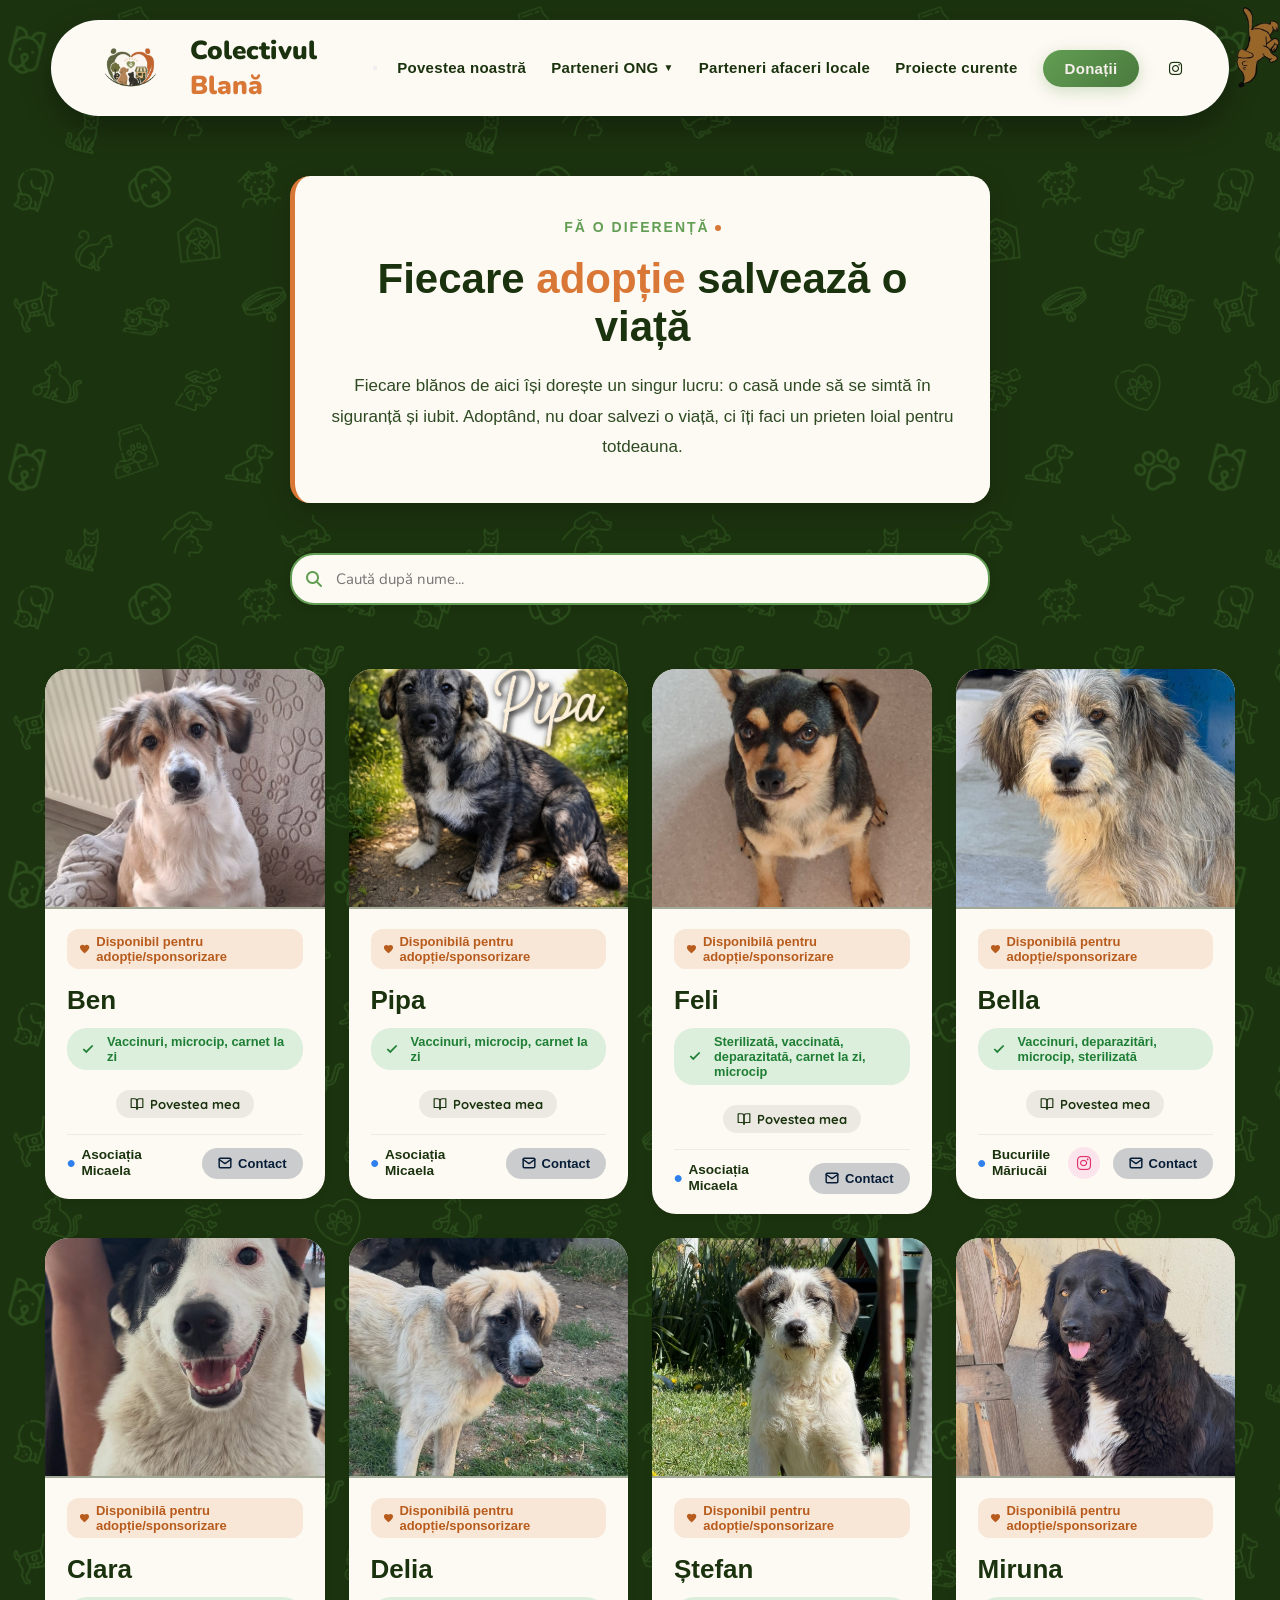
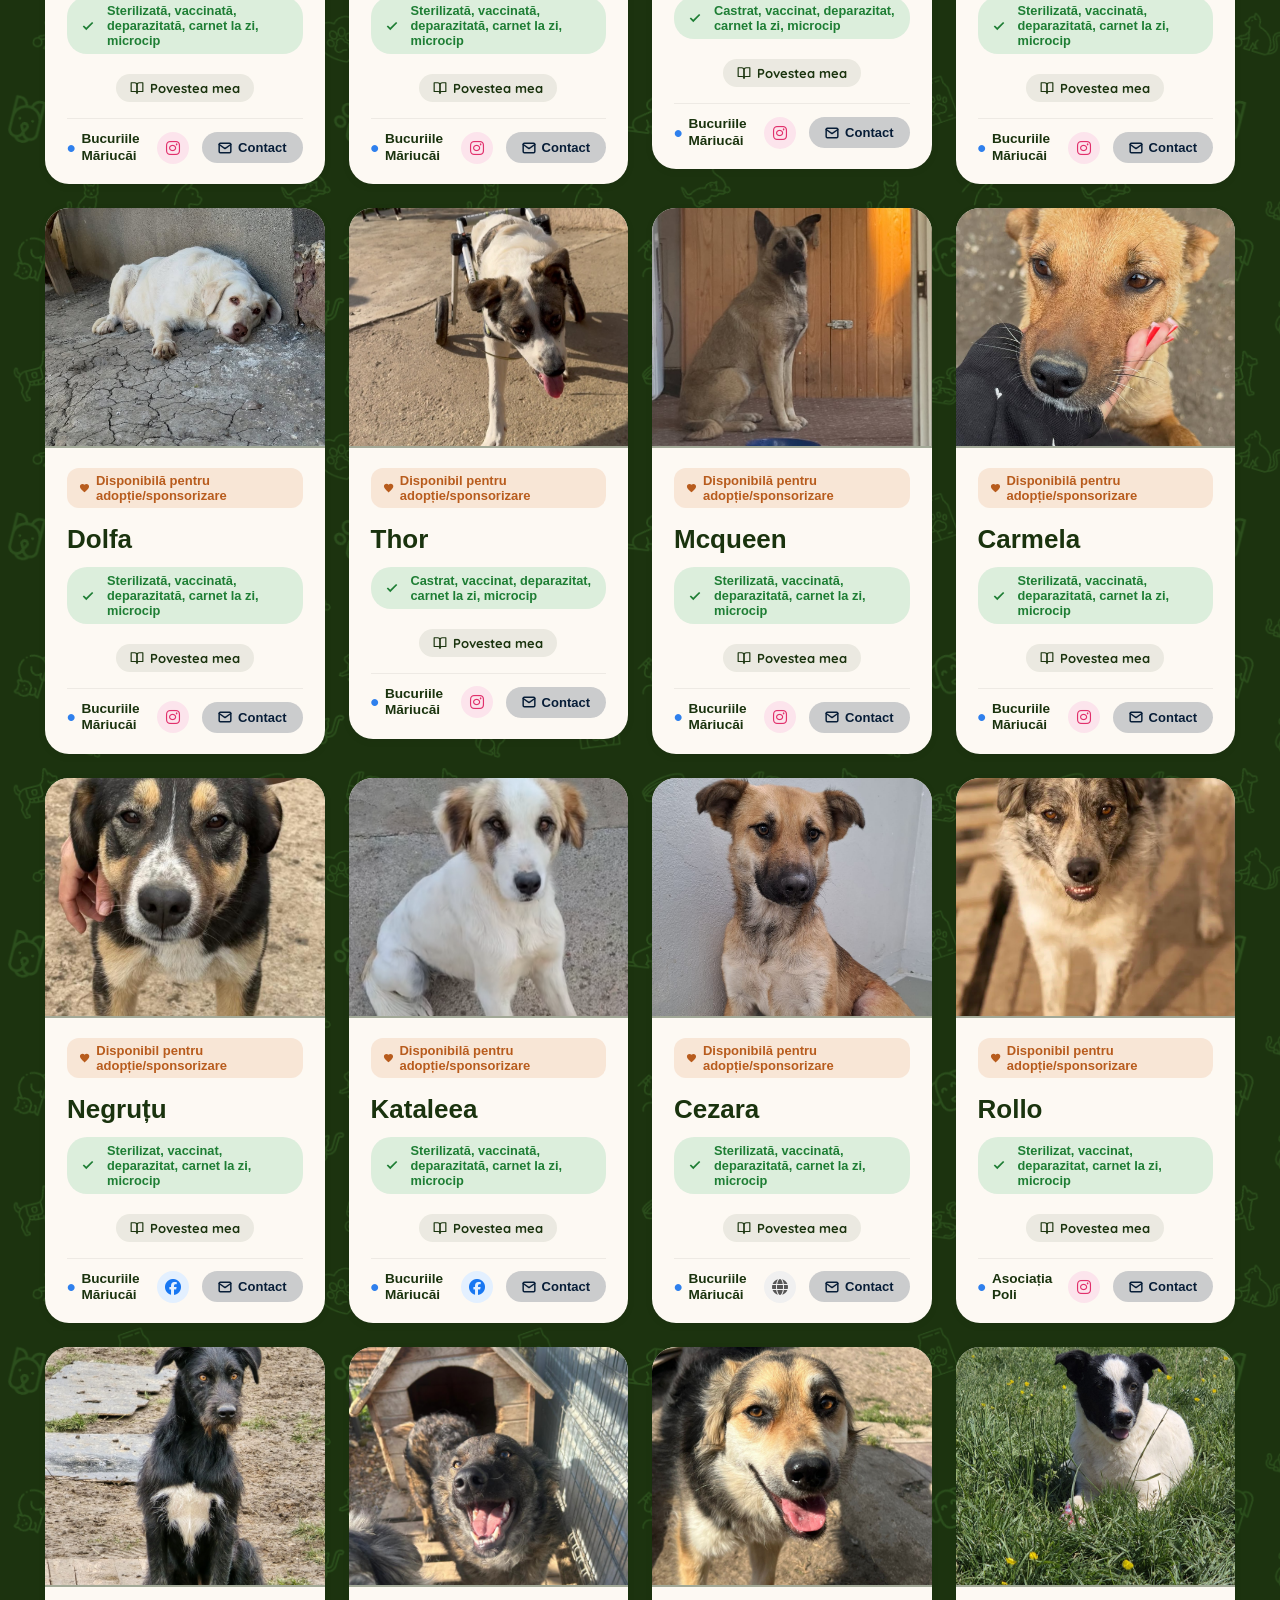
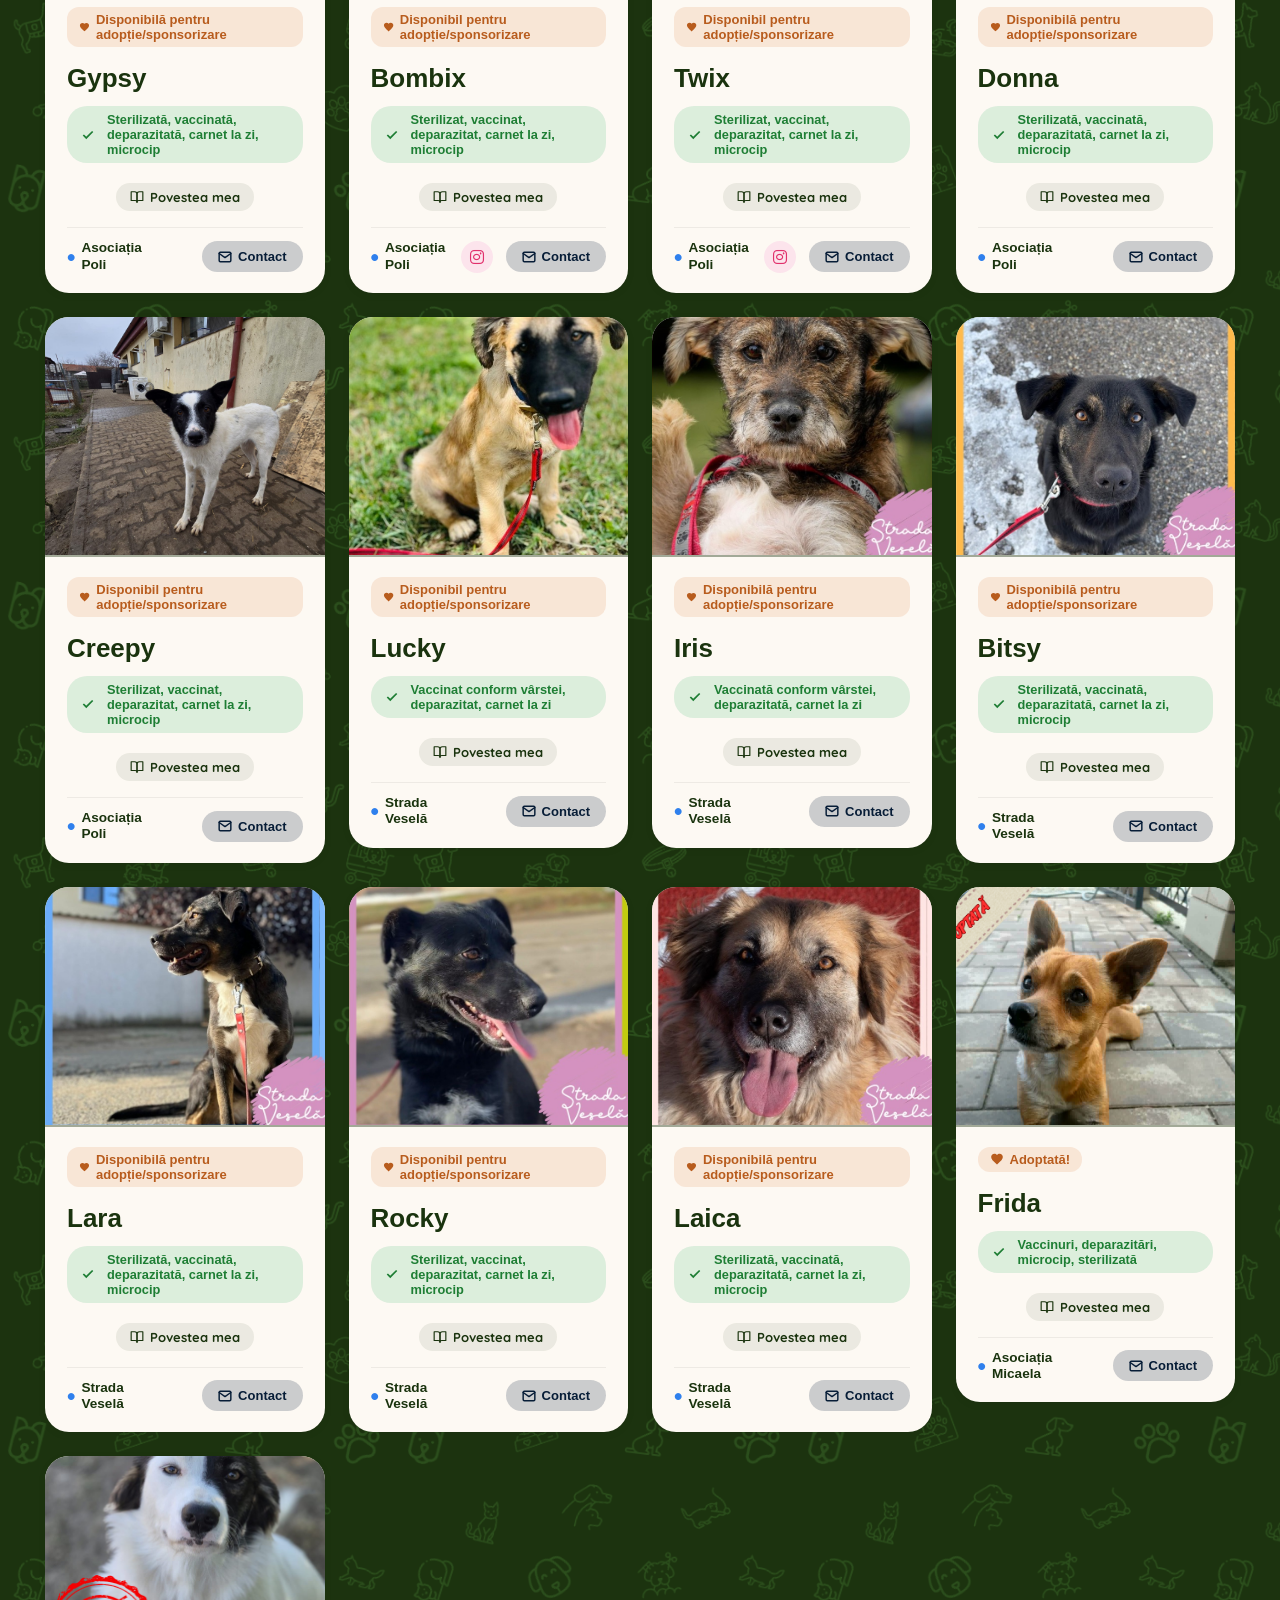
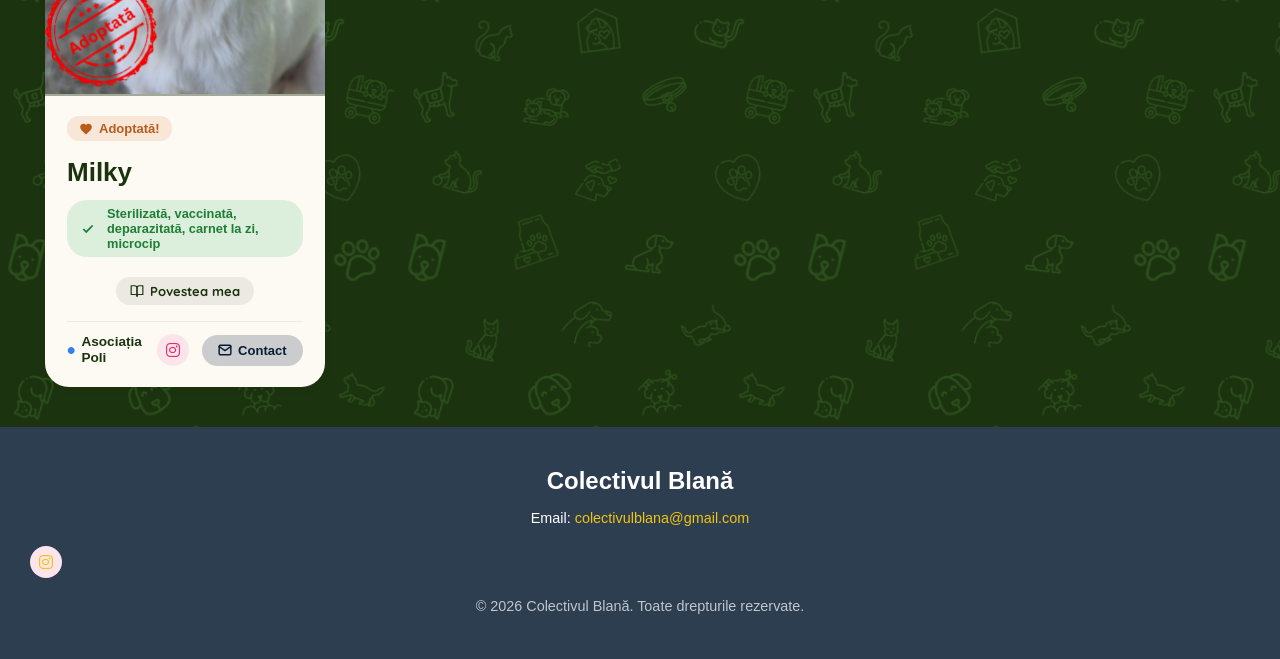
==== adoptii.html @ fbd9211a "milky adoptata" ====
<!DOCTYPE html>
<html lang="ro">
<head>
    <meta charset="UTF-8">
    <meta name="viewport" content="width=device-width, initial-scale=1.0">
    <title>Adopții - Colectivul Blană</title>
    <link rel="icon" type="image/png" href="Imagini/logocolectiv.png">
    <link rel="stylesheet" href="style.css">
    <link rel="stylesheet" href="https://cdnjs.cloudflare.com/ajax/libs/font-awesome/6.5.1/css/all.min.css">
    <style>
        body {
            background-color: #213a14;
            background-image: url(Doodles/Background.png);
            background-repeat: repeat;
            background-size: 400px;
        }
    </style>
    <meta property="og:image" content="https://colectivulblana.ro/Imagini/urlthumbnail.png">
<meta property="og:image:width" content="1200">
<meta property="og:image:height" content="630">
<meta property="og:title" content="Colectivul Blană - ONG">
<meta property="og:description" content="Conectăm asociațiile de protecție a animalelor cu afacerile locale din Timișoara.">
<meta property="og:url" content="https://colectivulblana.ro">
<meta property="og:type" content="website">
</head>
<body>

<div id="content-wrap">

    <div id="dachshund-scroll-wrapper">
        <img src="Imagini/dachshund_rear.png" id="dachshund-rear" alt="Rear">
        <div id="dachshund-body">
            <img src="Imagini/dachshund_head.png" id="dachshund-head" alt="Head">
        </div>
    </div>

    <header class="navbar">
    <img src="Imagini/logocolectiv.png" alt="Logo Colectiv" class="logo-img">
    <span class="logo-text">Colectivul <span class="accent">Blană</span></span>

    <button class="hamburger" id="hamburger" aria-label="Meniu">
        <span></span>
        <span></span>
        <span></span>
    </button>

    <ul class="nav-links">
        <li><a href="index.html#povestea-noastra">Povestea noastră</a></li>
        <li class="dropdown">
            <a href="parteneri-ong.html" class="dropdown-toggle">Parteneri ONG <span class="arrow">▼</span></a>
            <ul class="dropdown-menu">
                <li><a href="parteneri-ong.html">Listă Parteneri ONG</a></li>
                <li><a href="adoptii.html">Adopții</a></li>
                <li><a href="super-seniori.html">#SuperSeniori</a></li>
            </ul>
        </li>
        <li><a href="parteneri-afaceri.html">Parteneri afaceri locale</a></li>
        <li><a href="proiecte.html">Proiecte curente</a></li>
        <li><a href="donatii.html" class="btn-donatie">Donații</a></li>
        <li>
            <a href="https://www.instagram.com/colectivulblana/" target="_blank" class="btn-instagram" rel="noopener noreferrer">
                <i class="fab fa-instagram"></i>
            </a>
        </li>
    </ul>
</header>

    <main>

       <div class="adoptie-intro">
    <span class="subtitle">Fă o Diferență</span>
    <h1>Fiecare <span style="color:#D97736;">adopție</span> salvează o viață</h1>
    <p>
        Fiecare blănos de aici își dorește un singur lucru: o casă unde să se simtă 
        în siguranță și iubit. Adoptând, nu doar salvezi o viață, ci îți faci un prieten 
        loial pentru totdeauna.
    </p>
</div>
<div class="partner-search-wrapper">
  <i class="fas fa-search partner-search-icon"></i>
  <input type="text" id="adoptieSearch" placeholder="Caută după nume..." class="partner-search-input">
</div>
        <div class="container-carduri">

            <!-- Ben -->
            <div class="card card-flip">
    <div class="card-inner">

        <!-- FAȚĂ -->
        <div class="card-front">
            <div class="card-image-wrapper">
                <img src="Adoptii/Ben.jpeg" alt="Ben">
            </div>
            <div class="card-content">
                <div class="badge-adoptie">
            <svg viewBox="0 0 24 24"><path d="M12 21.35l-1.45-1.32C5.4 15.36 2 12.28 2 8.5 2 5.42 4.42 3 7.5 3c1.74 0 3.41.81 4.5 2.09C13.09 3.81 14.76 3 16.5 3 19.58 3 22 5.42 22 8.5c0 3.78-3.4 6.86-8.55 11.54L12 21.35z"/></svg>
            Disponibil pentru adopție/sponsorizare
        </div>
                <h2>Ben</h2>
                <div class="health-check">
            <svg viewBox="0 0 24 24" width="14" height="14" fill="none" stroke="currentColor" stroke-width="3">
                <polyline points="20 6 9 17 4 12"></polyline>
            </svg>
            Vaccinuri, microcip, carnet la zi
        </div>
                <button class="btn-poveste" onclick="flipCard(this)">
        <svg viewBox="0 0 24 24"><path d="M2 3h6a4 4 0 0 1 4 4v14a3 3 0 0 0-3-3H2z"></path><path d="M22 3h-6a4 4 0 0 0-4 4v14a3 3 0 0 1 3-3h7z"></path></svg>
        Povestea mea
    </button>
                <div class="footer-info">
            <div class="asociatie-container">
                <!-- Logo asociație -->
                <span class="asociatie-text">Asociația Micaela</span>            </div>
            
            <!-- Buton contact standardizat -->
            <button class="btn-contact-card" onclick="openModal(this)" data-nume="Asociația Micaela" data-email="asociatiamicaelatm@yahoo.com" data-adresa="Timișoara, România">
                <svg viewBox="0 0 24 24"><path d="M4 4h16c1.1 0 2 .9 2 2v12c0 1.1-.9 2-2 2H4c-1.1 0-2-.9-2-2V6c0-1.1.9-2 2-2z"></path><polyline points="22,6 12,13 2,6"></polyline></svg>
                Contact
            </button>
        </div>
            </div>
        </div>

        <!-- SPATE -->
        <div class="card-back">
            <p class="bio-text">O familie și pentru mine? Frații mei sunt la ei acasă. Promit să fiu cuminte, să nu vă rod papucii și să vă iubesc toată viața mea. Sunt sănătos tun și am carnet de sănătate la zi. Mă cheamă Ben, am răbdare și sunt foarte prietenos atât cu cățeii cât și cu pisicile. Vreau să ajung pe mâini bune.</p>
            <div class="card-back-footer">
                <button class="btn-flip-back" onclick="flipCard(this)">
                    <svg viewBox="0 0 24 24"><polyline points="15 18 9 12 15 6"></polyline></svg>
                    Înapoi
                </button>
            </div>
        </div>

    </div>
</div>

            <!-- Pipa -->
            <div class="card card-flip">
    <div class="card-inner">

        <!-- FAȚĂ -->
        <div class="card-front">
            <div class="card-image-wrapper">
                <img src="Adoptii/Pipa.jpeg" alt="Pipa">
            </div>
            <div class="card-content">
                <div class="badge-adoptie">
            <svg viewBox="0 0 24 24"><path d="M12 21.35l-1.45-1.32C5.4 15.36 2 12.28 2 8.5 2 5.42 4.42 3 7.5 3c1.74 0 3.41.81 4.5 2.09C13.09 3.81 14.76 3 16.5 3 19.58 3 22 5.42 22 8.5c0 3.78-3.4 6.86-8.55 11.54L12 21.35z"/></svg>
            Disponibilă pentru adopție/sponsorizare
        </div>
                <h2>Pipa</h2>
                <div class="health-check">
            <svg viewBox="0 0 24 24" width="14" height="14" fill="none" stroke="currentColor" stroke-width="3">
                <polyline points="20 6 9 17 4 12"></polyline>
            </svg>
            Vaccinuri, microcip, carnet la zi
        </div>
                <button class="btn-poveste" onclick="flipCard(this)">
        <svg viewBox="0 0 24 24"><path d="M2 3h6a4 4 0 0 1 4 4v14a3 3 0 0 0-3-3H2z"></path><path d="M22 3h-6a4 4 0 0 0-4 4v14a3 3 0 0 1 3-3h7z"></path></svg>
        Povestea mea
    </button>
                <div class="footer-info">
            <div class="asociatie-container">
                <!-- Logo asociație -->
                <span class="asociatie-text">Asociația Micaela</span>           </div>
            
            <!-- Buton contact standardizat -->
            <button class="btn-contact-card" onclick="openModal(this)" data-nume="Asociația Micaela" data-email="asociatiamicaelatm@yahoo.com" data-adresa="Timișoara, România">
                <svg viewBox="0 0 24 24"><path d="M4 4h16c1.1 0 2 .9 2 2v12c0 1.1-.9 2-2 2H4c-1.1 0-2-.9-2-2V6c0-1.1.9-2 2-2z"></path><polyline points="22,6 12,13 2,6"></polyline></svg>
                Contact
            </button>
        </div>
            </div>
        </div>

        <!-- SPATE -->
        <div class="card-back">
            <p class="bio-text">Foarte prietenoasă, cuminte și drăgălașă. Se înțelege foarte bine cu cățeii și pisicile. Se comportă exemplar și în casă. În mașină îi place foarte mult și merge și cu lesa.</p>
            <div class="card-back-footer">
                <button class="btn-flip-back" onclick="flipCard(this)">
                    <svg viewBox="0 0 24 24"><polyline points="15 18 9 12 15 6"></polyline></svg>
                    Înapoi
                </button>
            </div>
        </div>

    </div>
</div>


<div class="card card-flip">
    <div class="card-inner">

        <!-- FAȚĂ -->
        <div class="card-front">
            <div class="card-image-wrapper">
                <img src="Adoptii/Feli.jpeg" alt="Feli">
            </div>
            <div class="card-content">
                <div class="badge-adoptie">
            <svg viewBox="0 0 24 24"><path d="M12 21.35l-1.45-1.32C5.4 15.36 2 12.28 2 8.5 2 5.42 4.42 3 7.5 3c1.74 0 3.41.81 4.5 2.09C13.09 3.81 14.76 3 16.5 3 19.58 3 22 5.42 22 8.5c0 3.78-3.4 6.86-8.55 11.54L12 21.35z"/></svg>
            Disponibilă pentru adopție/sponsorizare
        </div>
                <h2>Feli</h2>
                <div class="health-check">
            <svg viewBox="0 0 24 24" width="14" height="14" fill="none" stroke="currentColor" stroke-width="3"><polyline points="20 6 9 17 4 12"></polyline></svg>
            Sterilizată, vaccinată, deparazitată, carnet la zi, microcip
        </div>
                <button class="btn-poveste" onclick="flipCard(this)">
        <svg viewBox="0 0 24 24"><path d="M2 3h6a4 4 0 0 1 4 4v14a3 3 0 0 0-3-3H2z"></path><path d="M22 3h-6a4 4 0 0 0-4 4v14a3 3 0 0 1 3-3h7z"></path></svg>
        Povestea mea
    </button>
                <div class="footer-info">
            <div class="asociatie-container">
                <span class="asociatie-text">Asociația Micaela</span>
            </div>
            <button class="btn-contact-card" onclick="openModal(this)" data-nume="Asociația Micaela" data-email="asociatiamicaelatm@yahoo.com" data-adresa="Timișoara, România">
                <svg viewBox="0 0 24 24"><path d="M4 4h16c1.1 0 2 .9 2 2v12c0 1.1-.9 2-2 2H4c-1.1 0-2-.9-2-2V6c0-1.1.9-2 2-2z"></path><polyline points="22,6 12,13 2,6"></polyline></svg>
                Contact
            </button>
        </div>
            </div>
        </div>

        <!-- SPATE -->
        <div class="card-back">
            <p class="bio-text">O dulceață de cățelușă, jucăușă, energică și foarte prietenoasă. Iubește cățeii, pisicile, oamenii și adoră să stea în brațe și să fie alintată. Este o companie minunată, ideală pentru orice familie.</p>
            <div class="card-back-footer">
                <button class="btn-flip-back" onclick="flipCard(this)">
                    <svg viewBox="0 0 24 24"><polyline points="15 18 9 12 15 6"></polyline></svg>
                    Înapoi
                </button>
            </div>
        </div>

    </div>
</div>

            <!-- Bella -->
<div class="card card-flip">
    <div class="card-inner">

        <!-- FAȚĂ -->
        <div class="card-front">
            <div class="card-image-wrapper">
                <img src="Adoptii/Bella.jpeg" alt="Bella">
            </div>
            <div class="card-content">
                <div class="badge-adoptie">
            <svg viewBox="0 0 24 24"><path d="M12 21.35l-1.45-1.32C5.4 15.36 2 12.28 2 8.5 2 5.42 4.42 3 7.5 3c1.74 0 3.41.81 4.5 2.09C13.09 3.81 14.76 3 16.5 3 19.58 3 22 5.42 22 8.5c0 3.78-3.4 6.86-8.55 11.54L12 21.35z"/></svg>
            Disponibilă pentru adopție/sponsorizare
        </div>
                <h2>Bella</h2>
                <div class="health-check">
            <svg viewBox="0 0 24 24" width="14" height="14" fill="none" stroke="currentColor" stroke-width="3"><polyline points="20 6 9 17 4 12"></polyline></svg>
            Vaccinuri, deparazitări, microcip, sterilizată
        </div>
                <button class="btn-poveste" onclick="flipCard(this)">
        <svg viewBox="0 0 24 24"><path d="M2 3h6a4 4 0 0 1 4 4v14a3 3 0 0 0-3-3H2z"></path><path d="M22 3h-6a4 4 0 0 0-4 4v14a3 3 0 0 1 3-3h7z"></path></svg>
        Povestea mea
    </button>
                <div class="footer-info">
            <div class="asociatie-container">
                <span class="asociatie-text">Bucuriile Măriucăi</span>
                <a href="https://www.instagram.com/p/DZiWNDDCOxZ/" target="_blank" class="insta-icon">
                    <i class="fab fa-instagram"></i>
                </a>
            </div>
            
            <button class="btn-contact-card" onclick="openModal(this)" data-nume="Bucuriile Măriucăi" data-telefon="+40 728 790 581" data-email="bucuriilemariucai@gmail.com" data-adresa="Giarmata, Timiș, 307210">
                <svg viewBox="0 0 24 24"><path d="M4 4h16c1.1 0 2 .9 2 2v12c0 1.1-.9 2-2 2H4c-1.1 0-2-.9-2-2V6c0-1.1.9-2 2-2z"></path><polyline points="22,6 12,13 2,6"></polyline></svg>
                Contact
            </button>
        </div>
            </div>
        </div>

        <!-- SPATE -->
        <div class="card-back">
            <p class="bio-text">Bella este o fetiță minunată, blândă și dornică de afecțiune. Așteaptă cu nerăbdare o familie care să îi ofere șansa de a fi iubită. Bella își caută omul sau îngerul de la distanță!</p>
            <div class="card-back-footer">
                <button class="btn-flip-back" onclick="flipCard(this)">
                    <svg viewBox="0 0 24 24"><polyline points="15 18 9 12 15 6"></polyline></svg>
                    Înapoi
                </button>
            </div>
        </div>

    </div>
</div>

<!-- Șablon pentru cardurile Bucuriile Măriucăi -->

<div class="card card-flip">
    <div class="card-inner">

        <!-- FAȚĂ -->
        <div class="card-front">
            <div class="card-image-wrapper">
                <img src="Adoptii/Clara.jpeg" alt="Clara">
                <div class="tags"><span>Talie medie</span></div>
            </div>
            <div class="card-content">
                <div class="badge-adoptie">
                    <svg viewBox="0 0 24 24"><path d="M12 21.35l-1.45-1.32C5.4 15.36 2 12.28 2 8.5 2 5.42 4.42 3 7.5 3c1.74 0 3.41.81 4.5 2.09C13.09 3.81 14.76 3 16.5 3 19.58 3 22 5.42 22 8.5c0 3.78-3.4 6.86-8.55 11.54L12 21.35z"/></svg>
                    Disponibilă pentru adopție/sponsorizare
                </div>
                <h2>Clara</h2>
                <div class="health-check">
                    <svg viewBox="0 0 24 24" width="14" height="14" fill="none" stroke="currentColor" stroke-width="3"><polyline points="20 6 9 17 4 12"></polyline></svg>
                    Sterilizată, vaccinată, deparazitată, carnet la zi, microcip
                </div>
                <button class="btn-poveste" onclick="flipCard(this)">
        <svg viewBox="0 0 24 24"><path d="M2 3h6a4 4 0 0 1 4 4v14a3 3 0 0 0-3-3H2z"></path><path d="M22 3h-6a4 4 0 0 0-4 4v14a3 3 0 0 1 3-3h7z"></path></svg>
        Povestea mea
    </button>
                <div class="footer-info">
                    <div class="asociatie-container">
                        <span class="asociatie-text">Bucuriile Măriucăi</span>
                        <a href="https://www.instagram.com/p/DZieWtKiBeb/?img_index=1" target="_blank" class="insta-icon"><i class="fab fa-instagram"></i></a>
                    </div>
                    <div style="display:flex; gap:6px; align-items:center;">
                        <button class="btn-contact-card" onclick="openModal(this)" data-nume="Bucuriile Măriucăi" data-telefon="+40 728 790 581" data-email="bucuriilemariucai@gmail.com" data-adresa="Giarmata, Timiș, 307210">
                            <svg viewBox="0 0 24 24"><path d="M4 4h16c1.1 0 2 .9 2 2v12c0 1.1-.9 2-2 2H4c-1.1 0-2-.9-2-2V6c0-1.1.9-2 2-2z"></path><polyline points="22,6 12,13 2,6"></polyline></svg>
                            Contact
                        </button>
                    </div>
                </div>
            </div>
        </div>

        <!-- SPATE -->
        <div class="card-back">
            <p class="bio-text">Clara este o frumusețe de talie medie, sora lui Caramel. Este o fetiță blândă, afectuoasă și dornică de iubire. Îi place compania oamenilor, se bucură de fiecare mângâiere și are nevoie de un loc pe care să îl poată numi „acasă". O prietenă loială, mereu pregătită să vă întâmpine cu bucurie.</p>
            <div class="card-back-footer">
                <button class="btn-flip-back" onclick="flipCard(this)">
                    <svg viewBox="0 0 24 24"><polyline points="15 18 9 12 15 6"></polyline></svg>
                    Înapoi
                </button>
            </div>
        </div>

    </div>
</div>

<!-- Delia -->
<div class="card card-flip">
    <div class="card-inner">

        <!-- FAȚĂ -->
        <div class="card-front">
            <div class="card-image-wrapper">
                <img src="Adoptii/Delia.jpg" alt="Delia">
            </div>
            <div class="card-content">
                <div class="badge-adoptie"><svg viewBox="0 0 24 24"><path d="M12 21.35l-1.45-1.32C5.4 15.36 2 12.28 2 8.5 2 5.42 4.42 3 7.5 3c1.74 0 3.41.81 4.5 2.09C13.09 3.81 14.76 3 16.5 3 19.58 3 22 5.42 22 8.5c0 3.78-3.4 6.86-8.55 11.54L12 21.35z"/></svg> Disponibilă pentru adopție/sponsorizare</div>
                <h2>Delia</h2>
                <div class="health-check"><svg viewBox="0 0 24 24" width="14" height="14" fill="none" stroke="currentColor" stroke-width="3"><polyline points="20 6 9 17 4 12"></polyline></svg> Sterilizată, vaccinată, deparazitată, carnet la zi, microcip</div>
                <button class="btn-poveste" onclick="flipCard(this)">
        <svg viewBox="0 0 24 24"><path d="M2 3h6a4 4 0 0 1 4 4v14a3 3 0 0 0-3-3H2z"></path><path d="M22 3h-6a4 4 0 0 0-4 4v14a3 3 0 0 1 3-3h7z"></path></svg>
        Povestea mea
    </button>
                <div class="footer-info">
            <div class="asociatie-container">
                <span class="asociatie-text">Bucuriile Măriucăi</span>
                <a href="https://www.instagram.com/p/DZNrEE5iHB5/" target="_blank" class="insta-icon"><i class="fab fa-instagram"></i></a>
            </div>
            <button class="btn-contact-card" onclick="openModal(this)" data-nume="Bucuriile Măriucăi" data-telefon="+40 728 790 581" data-email="bucuriilemariucai@gmail.com" data-adresa="Giarmata, Timiș, 307210"><svg viewBox="0 0 24 24"><path d="M4 4h16c1.1 0 2 .9 2 2v12c0 1.1-.9 2-2 2H4c-1.1 0-2-.9-2-2V6c0-1.1.9-2 2-2z"></path><polyline points="22,6 12,13 2,6"></polyline></svg> Contact</button>
        </div>
            </div>
        </div>

        <!-- SPATE -->
        <div class="card-back">
            <p class="bio-text">Ea abia și-a început noua viață. Recent sterilizată și ajunsă de curând la noi, această fetiță dulce privește cu timiditate tot ce este nou în jurul ei. În spatele ochilor curioși se ascunde un suflet blând și iubitor, gata să ofere toată afecțiunea sa celui care îi va deschide inima și casa.</p>
            <div class="card-back-footer">
                <button class="btn-flip-back" onclick="flipCard(this)">
                    <svg viewBox="0 0 24 24"><polyline points="15 18 9 12 15 6"></polyline></svg>
                    Înapoi
                </button>
            </div>
        </div>

    </div>
</div>

<!-- Ștefan -->
<div class="card card-flip">
    <div class="card-inner">

        <!-- FAȚĂ -->
        <div class="card-front">
            <div class="card-image-wrapper">
                <img src="Adoptii/Stefan.jpg" alt="Ștefan">
            </div>
            <div class="card-content">
                <div class="badge-adoptie"><svg viewBox="0 0 24 24"><path d="M12 21.35l-1.45-1.32C5.4 15.36 2 12.28 2 8.5 2 5.42 4.42 3 7.5 3c1.74 0 3.41.81 4.5 2.09C13.09 3.81 14.76 3 16.5 3 19.58 3 22 5.42 22 8.5c0 3.78-3.4 6.86-8.55 11.54L12 21.35z"/></svg> Disponibil pentru adopție/sponsorizare</div>
                <h2>Ștefan</h2>
                <div class="health-check"><svg viewBox="0 0 24 24" width="14" height="14" fill="none" stroke="currentColor" stroke-width="3"><polyline points="20 6 9 17 4 12"></polyline></svg> Castrat, vaccinat, deparazitat, carnet la zi, microcip</div>
                <button class="btn-poveste" onclick="flipCard(this)">
        <svg viewBox="0 0 24 24"><path d="M2 3h6a4 4 0 0 1 4 4v14a3 3 0 0 0-3-3H2z"></path><path d="M22 3h-6a4 4 0 0 0-4 4v14a3 3 0 0 1 3-3h7z"></path></svg>
        Povestea mea
    </button>
                <div class="footer-info">
            <div class="asociatie-container">
                <span class="asociatie-text">Bucuriile Măriucăi</span>
                <a href="https://www.instagram.com/p/DZH8jWfCEls/" target="_blank" class="insta-icon"><i class="fab fa-instagram"></i></a>
            </div>
            <button class="btn-contact-card" onclick="openModal(this)" data-nume="Bucuriile Măriucăi" data-telefon="+40 728 790 581" data-email="bucuriilemariucai@gmail.com" data-adresa="Giarmata, Timiș, 307210"><svg viewBox="0 0 24 24"><path d="M4 4h16c1.1 0 2 .9 2 2v12c0 1.1-.9 2-2 2H4c-1.1 0-2-.9-2-2V6c0-1.1.9-2 2-2z"></path><polyline points="22,6 12,13 2,6"></polyline></svg> Contact</button>
        </div>
            </div>
        </div>

        <!-- SPATE -->
        <div class="card-back">
            <p class="bio-text">Ștefan are doar 7 luni și deja a trecut printr-o despărțire pe care nu a înțeles-o. S-a întors la noi după ce familia care l-a adoptat și-a vândut casa și nu l-a mai putut păstra. Este un cățel iubitor, jucăuș și plin de viață, care își caută din nou o familie pe care să o numească „acasă".</p>
            <div class="card-back-footer">
                <button class="btn-flip-back" onclick="flipCard(this)">
                    <svg viewBox="0 0 24 24"><polyline points="15 18 9 12 15 6"></polyline></svg>
                    Înapoi
                </button>
            </div>
        </div>

    </div>
</div>

<!-- Miruna -->
<div class="card card-flip">
    <div class="card-inner">

        <!-- FAȚĂ -->
        <div class="card-front">
            <div class="card-image-wrapper">
                <img src="Adoptii/Miruna.jpg" alt="Miruna">
            </div>
            <div class="card-content">
                <div class="badge-adoptie"><svg viewBox="0 0 24 24"><path d="M12 21.35l-1.45-1.32C5.4 15.36 2 12.28 2 8.5 2 5.42 4.42 3 7.5 3c1.74 0 3.41.81 4.5 2.09C13.09 3.81 14.76 3 16.5 3 19.58 3 22 5.42 22 8.5c0 3.78-3.4 6.86-8.55 11.54L12 21.35z"/></svg> Disponibilă pentru adopție/sponsorizare</div>
                <h2>Miruna</h2>
                <div class="health-check"><svg viewBox="0 0 24 24" width="14" height="14" fill="none" stroke="currentColor" stroke-width="3"><polyline points="20 6 9 17 4 12"></polyline></svg> Sterilizată, vaccinată, deparazitată, carnet la zi, microcip</div>
                <button class="btn-poveste" onclick="flipCard(this)">
        <svg viewBox="0 0 24 24"><path d="M2 3h6a4 4 0 0 1 4 4v14a3 3 0 0 0-3-3H2z"></path><path d="M22 3h-6a4 4 0 0 0-4 4v14a3 3 0 0 1 3-3h7z"></path></svg>
        Povestea mea
    </button>
                <div class="footer-info">
            <div class="asociatie-container">
                <span class="asociatie-text">Bucuriile Măriucăi</span>
                <a href="https://www.instagram.com/p/DZCQus6iGiv/" target="_blank" class="insta-icon"><i class="fab fa-instagram"></i></a>
            </div>
            <button class="btn-contact-card" onclick="openModal(this)" data-nume="Bucuriile Măriucăi" data-telefon="+40 728 790 581" data-email="bucuriilemariucai@gmail.com" data-adresa="Giarmata, Timiș, 307210"><svg viewBox="0 0 24 24"><path d="M4 4h16c1.1 0 2 .9 2 2v12c0 1.1-.9 2-2 2H4c-1.1 0-2-.9-2-2V6c0-1.1.9-2 2-2z"></path><polyline points="22,6 12,13 2,6"></polyline></svg> Contact</button>
        </div>
            </div>
        </div>

        <!-- SPATE -->
        <div class="card-back">
            <p class="bio-text">O uriașă cu suflet de aur! Blândă, iubitoare și puțin timidă la început, dar odată ce îți oferă încrederea ei, te va iubi din toată inima. Gata să-și găsească familia! Nu poți adopta acasă? Adoptă de la distanță! Printr-o donație lunară, ajuți la hrana, îngrijirea și tratamentele unui suflet aflat în adăpost.</p>
            <div class="card-back-footer">
                <button class="btn-flip-back" onclick="flipCard(this)">
                    <svg viewBox="0 0 24 24"><polyline points="15 18 9 12 15 6"></polyline></svg>
                    Înapoi
                </button>
            </div>
        </div>

    </div>
</div>

<!-- Dolfa -->
<div class="card card-flip">
    <div class="card-inner">

        <!-- FAȚĂ -->
        <div class="card-front">
            <div class="card-image-wrapper">
                <img src="Adoptii/Dolfa.jpg" alt="Dolfa">
            </div>
            <div class="card-content">
                <div class="badge-adoptie"><svg viewBox="0 0 24 24"><path d="M12 21.35l-1.45-1.32C5.4 15.36 2 12.28 2 8.5 2 5.42 4.42 3 7.5 3c1.74 0 3.41.81 4.5 2.09C13.09 3.81 14.76 3 16.5 3 19.58 3 22 5.42 22 8.5c0 3.78-3.4 6.86-8.55 11.54L12 21.35z"/></svg> Disponibilă pentru adopție/sponsorizare</div>
                <h2>Dolfa</h2>
                <div class="health-check"><svg viewBox="0 0 24 24" width="14" height="14" fill="none" stroke="currentColor" stroke-width="3"><polyline points="20 6 9 17 4 12"></polyline></svg> Sterilizată, vaccinată, deparazitată, carnet la zi, microcip</div>
                <button class="btn-poveste" onclick="flipCard(this)">
        <svg viewBox="0 0 24 24"><path d="M2 3h6a4 4 0 0 1 4 4v14a3 3 0 0 0-3-3H2z"></path><path d="M22 3h-6a4 4 0 0 0-4 4v14a3 3 0 0 1 3-3h7z"></path></svg>
        Povestea mea
    </button>
                <div class="footer-info">
            <div class="asociatie-container">
                <span class="asociatie-text">Bucuriile Măriucăi</span>
                <a href="https://www.instagram.com/p/DZCQfzsCDw7/" target="_blank" class="insta-icon"><i class="fab fa-instagram"></i></a>
            </div>
            <button class="btn-contact-card" onclick="openModal(this)" data-nume="Bucuriile Măriucăi" data-telefon="+40 728 790 581" data-email="bucuriilemariucai@gmail.com" data-adresa="Giarmata, Timiș, 307210"><svg viewBox="0 0 24 24"><path d="M4 4h16c1.1 0 2 .9 2 2v12c0 1.1-.9 2-2 2H4c-1.1 0-2-.9-2-2V6c0-1.1.9-2 2-2z"></path><polyline points="22,6 12,13 2,6"></polyline></svg> Contact</button>
        </div>
            </div>
        </div>

        <!-- SPATE -->
        <div class="card-back">
            <p class="bio-text">Dolfa poate nu mai este un pui, dar are un suflet uriaș. Plină de iubire, super ascultătoare și mereu pregătită de plimbări, își caută familia care să îi ofere șansa pe care o merită. Nu poți adopta acasă? Adoptă de la distanță! Printr-o donație lunară, ajuți la hrana, îngrijirea și tratamentele unui suflet aflat în adăpost.</p>
            <div class="card-back-footer">
                <button class="btn-flip-back" onclick="flipCard(this)">
                    <svg viewBox="0 0 24 24"><polyline points="15 18 9 12 15 6"></polyline></svg>
                    Înapoi
                </button>
            </div>
        </div>

    </div>
</div>

<!-- Thor -->
<div class="card card-flip">
    <div class="card-inner">

        <!-- FAȚĂ -->
        <div class="card-front">
            <div class="card-image-wrapper">
                <img src="Adoptii/Thor.jpg" alt="Thor">
            </div>
            <div class="card-content">
                <div class="badge-adoptie"><svg viewBox="0 0 24 24"><path d="M12 21.35l-1.45-1.32C5.4 15.36 2 12.28 2 8.5 2 5.42 4.42 3 7.5 3c1.74 0 3.41.81 4.5 2.09C13.09 3.81 14.76 3 16.5 3 19.58 3 22 5.42 22 8.5c0 3.78-3.4 6.86-8.55 11.54L12 21.35z"/></svg> Disponibil pentru adopție/sponsorizare</div>
                <h2>Thor</h2>
                <div class="health-check"><svg viewBox="0 0 24 24" width="14" height="14" fill="none" stroke="currentColor" stroke-width="3"><polyline points="20 6 9 17 4 12"></polyline></svg> Castrat, vaccinat, deparazitat, carnet la zi, microcip</div>
                <button class="btn-poveste" onclick="flipCard(this)">
        <svg viewBox="0 0 24 24"><path d="M2 3h6a4 4 0 0 1 4 4v14a3 3 0 0 0-3-3H2z"></path><path d="M22 3h-6a4 4 0 0 0-4 4v14a3 3 0 0 1 3-3h7z"></path></svg>
        Povestea mea
    </button>
                <div class="footer-info">
            <div class="asociatie-container">
                <span class="asociatie-text">Bucuriile Măriucăi</span>
                <a href="https://www.instagram.com/p/DY5U4rGESBZ/" target="_blank" class="insta-icon"><i class="fab fa-instagram"></i></a>
            </div>
            <button class="btn-contact-card" onclick="openModal(this)" data-nume="Bucuriile Măriucăi" data-telefon="+40 728 790 581" data-email="bucuriilemariucai@gmail.com" data-adresa="Giarmata, Timiș, 307210"><svg viewBox="0 0 24 24"><path d="M4 4h16c1.1 0 2 .9 2 2v12c0 1.1-.9 2-2 2H4c-1.1 0-2-.9-2-2V6c0-1.1.9-2 2-2z"></path><polyline points="22,6 12,13 2,6"></polyline></svg> Contact</button>
        </div>
            </div>
        </div>

        <!-- SPATE -->
        <div class="card-back">
            <p class="bio-text">Thor este un suflet special, ambasadorul cățeilor cu dizabilități. Deși este paralizat pe partea din spate, nu a renunțat niciodată să lupte. Are o voință uriașă și o privire caldă, demonstrând că valoarea unui suflet nu stă în perfecțiune, ci în puterea de a merge înainte. Caută o familie care să îi ofere iubirea pe care o merită din plin.</p>
            <div class="card-back-footer">
                <button class="btn-flip-back" onclick="flipCard(this)">
                    <svg viewBox="0 0 24 24"><polyline points="15 18 9 12 15 6"></polyline></svg>
                    Înapoi
                </button>
            </div>
        </div>

    </div>
</div>

<!-- Mcqueen -->
<div class="card card-flip">
    <div class="card-inner">

        <!-- FAȚĂ -->
        <div class="card-front">
            <div class="card-image-wrapper">
                <img src="Adoptii/Mcqueen.jpg" alt="Mcqueen">
            </div>
            <div class="card-content">
                <div class="badge-adoptie"><svg viewBox="0 0 24 24"><path d="M12 21.35l-1.45-1.32C5.4 15.36 2 12.28 2 8.5 2 5.42 4.42 3 7.5 3c1.74 0 3.41.81 4.5 2.09C13.09 3.81 14.76 3 16.5 3 19.58 3 22 5.42 22 8.5c0 3.78-3.4 6.86-8.55 11.54L12 21.35z"/></svg> Disponibilă pentru adopție/sponsorizare</div>
                <h2>Mcqueen</h2>
                <div class="health-check"><svg viewBox="0 0 24 24" width="14" height="14" fill="none" stroke="currentColor" stroke-width="3"><polyline points="20 6 9 17 4 12"></polyline></svg> Sterilizată, vaccinată, deparazitată, carnet la zi, microcip</div>
                <button class="btn-poveste" onclick="flipCard(this)">
        <svg viewBox="0 0 24 24"><path d="M2 3h6a4 4 0 0 1 4 4v14a3 3 0 0 0-3-3H2z"></path><path d="M22 3h-6a4 4 0 0 0-4 4v14a3 3 0 0 1 3-3h7z"></path></svg>
        Povestea mea
    </button>
                <div class="footer-info">
            <div class="asociatie-container">
                <span class="asociatie-text">Bucuriile Măriucăi</span>
                <a href="https://www.instagram.com/p/DZLPKfviGFm/" target="_blank" class="insta-icon"><i class="fab fa-instagram"></i></a>
            </div>
            <button class="btn-contact-card" onclick="openModal(this)" data-nume="Bucuriile Măriucăi" data-telefon="+40 728 790 581" data-email="bucuriilemariucai@gmail.com" data-adresa="Giarmata, Timiș, 307210"><svg viewBox="0 0 24 24"><path d="M4 4h16c1.1 0 2 .9 2 2v12c0 1.1-.9 2-2 2H4c-1.1 0-2-.9-2-2V6c0-1.1.9-2 2-2z"></path><polyline points="22,6 12,13 2,6"></polyline></svg> Contact</button>
        </div>
            </div>
        </div>

        <!-- SPATE -->
        <div class="card-back">
            <p class="bio-text">Mcqueen este o fetiță superbă care încă se teme de oameni, dar în fiecare zi face pași înainte. Viața nu a învățat-o să aibă încredere, însă ea descoperă acum că mâinile oamenilor pot aduce mângâieri, nu frică. Își așteaptă omul răbdător, alături de care să învețe că iubirea există.</p>
            <div class="card-back-footer">
                <button class="btn-flip-back" onclick="flipCard(this)">
                    <svg viewBox="0 0 24 24"><polyline points="15 18 9 12 15 6"></polyline></svg>
                    Înapoi
                </button>
            </div>
        </div>

    </div>
</div>

<!-- Carmela -->
<div class="card card-flip">
    <div class="card-inner">

        <!-- FAȚĂ -->
        <div class="card-front">
            <div class="card-image-wrapper">
                <img src="Adoptii/Carmela.jpg" alt="Carmela">
            </div>
            <div class="card-content">
                <div class="badge-adoptie"><svg viewBox="0 0 24 24"><path d="M12 21.35l-1.45-1.32C5.4 15.36 2 12.28 2 8.5 2 5.42 4.42 3 7.5 3c1.74 0 3.41.81 4.5 2.09C13.09 3.81 14.76 3 16.5 3 19.58 3 22 5.42 22 8.5c0 3.78-3.4 6.86-8.55 11.54L12 21.35z"/></svg> Disponibilă pentru adopție/sponsorizare</div>
                <h2>Carmela</h2>
                <div class="health-check"><svg viewBox="0 0 24 24" width="14" height="14" fill="none" stroke="currentColor" stroke-width="3"><polyline points="20 6 9 17 4 12"></polyline></svg> Sterilizată, vaccinată, deparazitată, carnet la zi, microcip</div>
                <button class="btn-poveste" onclick="flipCard(this)">
        <svg viewBox="0 0 24 24"><path d="M2 3h6a4 4 0 0 1 4 4v14a3 3 0 0 0-3-3H2z"></path><path d="M22 3h-6a4 4 0 0 0-4 4v14a3 3 0 0 1 3-3h7z"></path></svg>
        Povestea mea
    </button>
                <div class="footer-info">
            <div class="asociatie-container">
                <span class="asociatie-text">Bucuriile Măriucăi</span>
                <a href="https://www.instagram.com/p/DZnv8hMCIne/" target="_blank" class="insta-icon"><i class="fab fa-instagram"></i></a>
            </div>
            <button class="btn-contact-card" onclick="openModal(this)" data-nume="Bucuriile Măriucăi" data-telefon="+40 728 790 581" data-email="bucuriilemariucai@gmail.com" data-adresa="Giarmata, Timiș, 307210"><svg viewBox="0 0 24 24"><path d="M4 4h16c1.1 0 2 .9 2 2v12c0 1.1-.9 2-2 2H4c-1.1 0-2-.9-2-2V6c0-1.1.9-2 2-2z"></path><polyline points="22,6 12,13 2,6"></polyline></svg> Contact</button>
        </div>
            </div>
        </div>

        <!-- SPATE -->
        <div class="card-back">
            <p class="bio-text">Carmela este varianta lui Caramel în miniatură! O fetiță adorabilă, la fel de iubitoare și dornică de afecțiune, care iubește să se lipească de oameni și să îi îmbrățișeze. Caută o familie care să îi ofere iubirea și răsfățul pe care le merită din plin.</p>
            <div class="card-back-footer">
                <button class="btn-flip-back" onclick="flipCard(this)">
                    <svg viewBox="0 0 24 24"><polyline points="15 18 9 12 15 6"></polyline></svg>
                    Înapoi
                </button>
            </div>
        </div>

    </div>
</div>

<!-- Negruțu -->
<div class="card card-flip">
    <div class="card-inner">

        <!-- FAȚĂ -->
        <div class="card-front">
            <div class="card-image-wrapper">
                <img src="Adoptii/Negrutu.jpg" alt="Negrutu">
            </div>
            <div class="card-content">
                <div class="badge-adoptie"><svg viewBox="0 0 24 24"><path d="M12 21.35l-1.45-1.32C5.4 15.36 2 12.28 2 8.5 2 5.42 4.42 3 7.5 3c1.74 0 3.41.81 4.5 2.09C13.09 3.81 14.76 3 16.5 3 19.58 3 22 5.42 22 8.5c0 3.78-3.4 6.86-8.55 11.54L12 21.35z"/></svg> Disponibil pentru adopție/sponsorizare</div>
                <h2>Negruțu</h2>
                <div class="health-check"><svg viewBox="0 0 24 24" width="14" height="14" fill="none" stroke="currentColor" stroke-width="3"><polyline points="20 6 9 17 4 12"></polyline></svg> Sterilizat, vaccinat, deparazitat, carnet la zi, microcip</div>
                <button class="btn-poveste" onclick="flipCard(this)">
        <svg viewBox="0 0 24 24"><path d="M2 3h6a4 4 0 0 1 4 4v14a3 3 0 0 0-3-3H2z"></path><path d="M22 3h-6a4 4 0 0 0-4 4v14a3 3 0 0 1 3-3h7z"></path></svg>
        Povestea mea
    </button>
                <div class="footer-info">
            <div class="asociatie-container">
                <span class="asociatie-text">Bucuriile Măriucăi</span>
                <a href="https://www.facebook.com/permalink.php?story_fbid=pfbid02o2SpwzHfJuZb22sQBBG7dCMMi5UpJWYo6qhgCPWLphA1oTBVCzyASUrwd2Dwgja4l&id=61576627142441" target="_blank" class="social-link fb-icon"><i class="fab fa-facebook"></i></a>
            </div>
            <button class="btn-contact-card" onclick="openModal(this)" data-nume="Bucuriile Măriucăi" data-telefon="+40 728 790 581" data-email="bucuriilemariucai@gmail.com" data-adresa="Giarmata, Timiș, 307210"><svg viewBox="0 0 24 24"><path d="M4 4h16c1.1 0 2 .9 2 2v12c0 1.1-.9 2-2 2H4c-1.1 0-2-.9-2-2V6c0-1.1.9-2 2-2z"></path><polyline points="22,6 12,13 2,6"></polyline></svg> Contact</button>
        </div>
            </div>
        </div>

        <!-- SPATE -->
        <div class="card-back">
            <p class="bio-text">Negrutu este tot ce îți poți dori într-un câine și încă mai mult. Salvat împreună cu mama și frații săi, acest băiețel de 10 luni este echilibrat, blând, jucăuș și loial. Este foarte cuminte, nu strică lucruri prin casă și are chiar spirit de paznic. Își caută familia alături de care să crească frumos.</p>
            <div class="card-back-footer">
                <button class="btn-flip-back" onclick="flipCard(this)">
                    <svg viewBox="0 0 24 24"><polyline points="15 18 9 12 15 6"></polyline></svg>
                    Înapoi
                </button>
            </div>
        </div>

    </div>
</div>

<!-- Kataleea -->
<div class="card card-flip">
    <div class="card-inner">

        <!-- FAȚĂ -->
        <div class="card-front">
            <div class="card-image-wrapper">
                <img src="Adoptii/Zana.png" alt="Kataleea">
            </div>
            <div class="card-content">
                <div class="badge-adoptie"><svg viewBox="0 0 24 24"><path d="M12 21.35l-1.45-1.32C5.4 15.36 2 12.28 2 8.5 2 5.42 4.42 3 7.5 3c1.74 0 3.41.81 4.5 2.09C13.09 3.81 14.76 3 16.5 3 19.58 3 22 5.42 22 8.5c0 3.78-3.4 6.86-8.55 11.54L12 21.35z"/></svg> Disponibilă pentru adopție/sponsorizare</div>
                <h2>Kataleea</h2>
                <div class="health-check"><svg viewBox="0 0 24 24" width="14" height="14" fill="none" stroke="currentColor" stroke-width="3"><polyline points="20 6 9 17 4 12"></polyline></svg> Sterilizată, vaccinată, deparazitată, carnet la zi, microcip</div>
                <button class="btn-poveste" onclick="flipCard(this)">
        <svg viewBox="0 0 24 24"><path d="M2 3h6a4 4 0 0 1 4 4v14a3 3 0 0 0-3-3H2z"></path><path d="M22 3h-6a4 4 0 0 0-4 4v14a3 3 0 0 1 3-3h7z"></path></svg>
        Povestea mea
    </button>
                <div class="footer-info">
            <div class="asociatie-container">
                <span class="asociatie-text">Bucuriile Măriucăi</span>
                <a href="https://www.facebook.com/reel/1303506811844025" target="_blank" class="social-link fb-icon"><i class="fab fa-facebook"></i></a>
            </div>
            <button class="btn-contact-card" onclick="openModal(this)" data-nume="Bucuriile Măriucăi" data-telefon="+40 728 790 581" data-email="bucuriilemariucai@gmail.com" data-adresa="Giarmata, Timiș, 307210"><svg viewBox="0 0 24 24"><path d="M4 4h16c1.1 0 2 .9 2 2v12c0 1.1-.9 2-2 2H4c-1.1 0-2-.9-2-2V6c0-1.1.9-2 2-2z"></path><polyline points="22,6 12,13 2,6"></polyline></svg> Contact</button>
        </div>
            </div>
        </div>

        <!-- SPATE -->
        <div class="card-back">
            <p class="bio-text">Kataleea este o cățelușă tânără, cu ochi de căprioară, salvată împreună cu cei 5 pui ai săi (care între timp și-au găsit deja familii). Este o fire extrem de cuminte și blajină, care nu roade și nu strică lucrurile. O companie minunată care merită din plin șansa la un cămin iubitor.</p>
            <div class="card-back-footer">
                <button class="btn-flip-back" onclick="flipCard(this)">
                    <svg viewBox="0 0 24 24"><polyline points="15 18 9 12 15 6"></polyline></svg>
                    Înapoi
                </button>
            </div>
        </div>

    </div>
</div>

<!-- Cezara -->
<div class="card card-flip">
    <div class="card-inner">

        <!-- FAȚĂ -->
        <div class="card-front">
            <div class="card-image-wrapper">
                <img src="Adoptii/Cezara.png" alt="Cezara">
            </div>
            <div class="card-content">
                <div class="badge-adoptie"><svg viewBox="0 0 24 24"><path d="M12 21.35l-1.45-1.32C5.4 15.36 2 12.28 2 8.5 2 5.42 4.42 3 7.5 3c1.74 0 3.41.81 4.5 2.09C13.09 3.81 14.76 3 16.5 3 19.58 3 22 5.42 22 8.5c0 3.78-3.4 6.86-8.55 11.54L12 21.35z"/></svg> Disponibilă pentru adopție/sponsorizare</div>
                <h2>Cezara</h2>
                <div class="health-check"><svg viewBox="0 0 24 24" width="14" height="14" fill="none" stroke="currentColor" stroke-width="3"><polyline points="20 6 9 17 4 12"></polyline></svg> Sterilizată, vaccinată, deparazitată, carnet la zi, microcip</div>
                <button class="btn-poveste" onclick="flipCard(this)">
        <svg viewBox="0 0 24 24"><path d="M2 3h6a4 4 0 0 1 4 4v14a3 3 0 0 0-3-3H2z"></path><path d="M22 3h-6a4 4 0 0 0-4 4v14a3 3 0 0 1 3-3h7z"></path></svg>
        Povestea mea
    </button>
                <div class="footer-info">
            <div class="asociatie-container">
                <span class="asociatie-text">Bucuriile Măriucăi</span>
                <a href="https://bucuriile-mariucai.ro/2026/01/30/cezara-cauta-familie/" target="_blank" class="social-link web-icon"><i class="fas fa-globe"></i></a>
            </div>
            <button class="btn-contact-card" onclick="openModal(this)" data-nume="Bucuriile Măriucăi" data-telefon="+40 728 790 581" data-email="bucuriilemariucai@gmail.com" data-adresa="Giarmata, Timiș, 307210"><svg viewBox="0 0 24 24"><path d="M4 4h16c1.1 0 2 .9 2 2v12c0 1.1-.9 2-2 2H4c-1.1 0-2-.9-2-2V6c0-1.1.9-2 2-2z"></path><polyline points="22,6 12,13 2,6"></polyline></svg> Contact</button>
        </div>
            </div>
        </div>

        <!-- SPATE -->
        <div class="card-back">
            <p class="bio-text">Cezara este o cățelușă tânără și blândă, numită astfel pentru asemănarea ei cu Cezar. A fost salvată într-o stare dificilă, dar a impresionat tot personalul medical prin blândețea cu care a acceptat tratamentele pentru tăietura de la picior (acum complet vindecată). Este jucăușă, voioasă și plină de viață, așteptându-și familia care să o iubească așa cum merită.</p>
            <div class="card-back-footer">
                <button class="btn-flip-back" onclick="flipCard(this)">
                    <svg viewBox="0 0 24 24"><polyline points="15 18 9 12 15 6"></polyline></svg>
                    Înapoi
                </button>
            </div>
        </div>

    </div>
</div>

<div class="card card-flip">
    <div class="card-inner">

        <!-- FAȚĂ -->
        <div class="card-front">
            <div class="card-image-wrapper">
                <img src="Adoptii/Rollo.jpeg" alt="Rollo">
            </div>
            <div class="card-content">
                <div class="badge-adoptie">
            <svg viewBox="0 0 24 24"><path d="M12 21.35l-1.45-1.32C5.4 15.36 2 12.28 2 8.5 2 5.42 4.42 3 7.5 3c1.74 0 3.41.81 4.5 2.09C13.09 3.81 14.76 3 16.5 3 19.58 3 22 5.42 22 8.5c0 3.78-3.4 6.86-8.55 11.54L12 21.35z"/></svg>
            Disponibil pentru adopție/sponsorizare
        </div>
                <h2>Rollo</h2>
                <div class="health-check">
    <svg viewBox="0 0 24 24" width="14" height="14" fill="none" stroke="currentColor" stroke-width="3">
        <polyline points="20 6 9 17 4 12"></polyline>
    </svg>
    Sterilizat, vaccinat, deparazitat, carnet la zi, microcip
</div>
                <button class="btn-poveste" onclick="flipCard(this)">
        <svg viewBox="0 0 24 24"><path d="M2 3h6a4 4 0 0 1 4 4v14a3 3 0 0 0-3-3H2z"></path><path d="M22 3h-6a4 4 0 0 0-4 4v14a3 3 0 0 1 3-3h7z"></path></svg>
        Povestea mea
    </button>
                <div class="footer-info">
            <div class="asociatie-container">
                <span class="asociatie-text">Asociația Poli</span>
                <a href="https://www.instagram.com/p/DZu2CXuCP4f/" target="_blank" class="insta-icon">
                    <i class="fab fa-instagram"></i>
                </a>
            </div>
            
            <button class="btn-contact-card" onclick="openModal(this)" data-nume="Asociația Poli">
                <svg viewBox="0 0 24 24"><path d="M4 4h16c1.1 0 2 .9 2 2v12c0 1.1-.9 2-2 2H4c-1.1 0-2-.9-2-2V6c0-1.1.9-2 2-2z"></path><polyline points="22,6 12,13 2,6"></polyline></svg>
                Contact
            </button>
        </div>
            </div>
        </div>

        <!-- SPATE -->
        <div class="card-back">
            <p class="bio-text">Rollo este un câine calm și cumpătat care creează o legătură profundă cu puțini oameni, nu cu toată lumea din prima clipă. Caută o familie care să vadă dincolo de cele două adopții eșuate și să îi ofere timpul necesar pentru a se simți, în sfârșit, acasă.</p>
            <div class="card-back-footer">
                <button class="btn-flip-back" onclick="flipCard(this)">
                    <svg viewBox="0 0 24 24"><polyline points="15 18 9 12 15 6"></polyline></svg>
                    Înapoi
                </button>
            </div>
        </div>

    </div>
</div>

<!-- Șablon pentru Asociația Poli -->

<!-- Gypsy -->
<div class="card card-flip">
    <div class="card-inner">

        <!-- FAȚĂ -->
        <div class="card-front">
            <div class="card-image-wrapper">
                <img src="Adoptii/Gypsy.jpeg" alt="Gypsy">
            </div>
            <div class="card-content">
                <div class="badge-adoptie"><svg viewBox="0 0 24 24"><path d="M12 21.35l-1.45-1.32C5.4 15.36 2 12.28 2 8.5 2 5.42 4.42 3 7.5 3c1.74 0 3.41.81 4.5 2.09C13.09 3.81 14.76 3 16.5 3 19.58 3 22 5.42 22 8.5c0 3.78-3.4 6.86-8.55 11.54L12 21.35z"/></svg> Disponibilă pentru adopție/sponsorizare</div>
                <h2>Gypsy</h2>
                <div class="health-check"><svg viewBox="0 0 24 24" width="14" height="14" fill="none" stroke="currentColor" stroke-width="3"><polyline points="20 6 9 17 4 12"></polyline></svg> Sterilizată, vaccinată, deparazitată, carnet la zi, microcip</div>
                <button class="btn-poveste" onclick="flipCard(this)">
        <svg viewBox="0 0 24 24"><path d="M2 3h6a4 4 0 0 1 4 4v14a3 3 0 0 0-3-3H2z"></path><path d="M22 3h-6a4 4 0 0 0-4 4v14a3 3 0 0 1 3-3h7z"></path></svg>
        Povestea mea
    </button>
                <div class="footer-info">
            <div class="asociatie-container"><span class="asociatie-text">Asociația Poli</span></div>
            <button class="btn-contact-card" onclick="openModal(this)" data-nume="Asociația Poli" data-telefon="+40 731 473 824" data-email="asociatiapoli2024@gmail.com" data-adresa="Strada Înfrățirea nr. 93, Giarmata Vii, Timiș"><svg viewBox="0 0 24 24"><path d="M4 4h16c1.1 0 2 .9 2 2v12c0 1.1-.9 2-2 2H4c-1.1 0-2-.9-2-2V6c0-1.1.9-2 2-2z"></path><polyline points="22,6 12,13 2,6"></polyline></svg> Contact</button>
        </div>
            </div>
        </div>

        <!-- SPATE -->
        <div class="card-back">
            <p class="bio-text">Am aproximativ 1 an și jumătate și fac parte din cei 8 pui abandonați pe drumul dintre Giarmata Vii și Ghiroda. Viața nu m-a învățat prea ușor să am încredere în oameni. Sunt foarte speriată, nu mă simt confortabil în preajma copiilor, iar lesa este ceva ce încă nu am învățat să folosesc. Caut un om calm, blând și răbdător, care să accepte că voi avea nevoie de timp. Dacă îmi vei oferi șansa asta, promit să fac pași mici, dar sinceri, spre tine.</p>
            <div class="card-back-footer">
                <button class="btn-flip-back" onclick="flipCard(this)">
                    <svg viewBox="0 0 24 24"><polyline points="15 18 9 12 15 6"></polyline></svg>
                    Înapoi
                </button>
            </div>
        </div>

    </div>
</div>

<!-- Bombix -->
<div class="card card-flip">
    <div class="card-inner">

        <!-- FAȚĂ -->
        <div class="card-front">
            <div class="card-image-wrapper">
                <img src="Adoptii/Bombix.jpeg" alt="Bombix">
            </div>
            <div class="card-content">
                <div class="badge-adoptie"><svg viewBox="0 0 24 24"><path d="M12 21.35l-1.45-1.32C5.4 15.36 2 12.28 2 8.5 2 5.42 4.42 3 7.5 3c1.74 0 3.41.81 4.5 2.09C13.09 3.81 14.76 3 16.5 3 19.58 3 22 5.42 22 8.5c0 3.78-3.4 6.86-8.55 11.54L12 21.35z"/></svg> Disponibil pentru adopție/sponsorizare</div>
                <h2>Bombix</h2>
                <div class="health-check"><svg viewBox="0 0 24 24" width="14" height="14" fill="none" stroke="currentColor" stroke-width="3"><polyline points="20 6 9 17 4 12"></polyline></svg> Sterilizat, vaccinat, deparazitat, carnet la zi, microcip</div>
                <button class="btn-poveste" onclick="flipCard(this)">
        <svg viewBox="0 0 24 24"><path d="M2 3h6a4 4 0 0 1 4 4v14a3 3 0 0 0-3-3H2z"></path><path d="M22 3h-6a4 4 0 0 0-4 4v14a3 3 0 0 1 3-3h7z"></path></svg>
        Povestea mea
    </button>
                <div class="footer-info">
            <div class="asociatie-container">
                <span class="asociatie-text">Asociația Poli</span>
                <a href="https://www.instagram.com/p/DZuBb8HjqmG/" target="_blank" class="insta-icon"><i class="fab fa-instagram"></i></a>
            </div>
            <button class="btn-contact-card" onclick="openModal(this)" data-nume="Asociația Poli" data-telefon="+40 731 473 824" data-email="asociatiapoli2024@gmail.com" data-adresa="Strada Înfrățirea nr. 93, Giarmata Vii, Timiș"><svg viewBox="0 0 24 24"><path d="M4 4h16c1.1 0 2 .9 2 2v12c0 1.1-.9 2-2 2H4c-1.1 0-2-.9-2-2V6c0-1.1.9-2 2-2z"></path><polyline points="22,6 12,13 2,6"></polyline></svg> Contact</button>
        </div>
            </div>
        </div>

        <!-- SPATE -->
        <div class="card-back">
            <p class="bio-text">Un băiat tânăr, curios și mult mai sensibil decât lasă să se vadă…și puțin sperios. Caută pe cineva care să nu se sperie de frica lui și să-i arate, pas cu pas, că lumea poate fi un loc sigur.</p>
            <div class="card-back-footer">
                <button class="btn-flip-back" onclick="flipCard(this)">
                    <svg viewBox="0 0 24 24"><polyline points="15 18 9 12 15 6"></polyline></svg>
                    Înapoi
                </button>
            </div>
        </div>

    </div>
</div>

<!-- Twix -->
<div class="card card-flip">
    <div class="card-inner">

        <!-- FAȚĂ -->
        <div class="card-front">
            <div class="card-image-wrapper">
                <img src="Adoptii/Twix.jpeg" alt="Twix">
            </div>
            <div class="card-content">
                <div class="badge-adoptie"><svg viewBox="0 0 24 24"><path d="M12 21.35l-1.45-1.32C5.4 15.36 2 12.28 2 8.5 2 5.42 4.42 3 7.5 3c1.74 0 3.41.81 4.5 2.09C13.09 3.81 14.76 3 16.5 3 19.58 3 22 5.42 22 8.5c0 3.78-3.4 6.86-8.55 11.54L12 21.35z"/></svg> Disponibil pentru adopție/sponsorizare</div>
                <h2>Twix</h2>
                <div class="health-check"><svg viewBox="0 0 24 24" width="14" height="14" fill="none" stroke="currentColor" stroke-width="3"><polyline points="20 6 9 17 4 12"></polyline></svg> Sterilizat, vaccinat, deparazitat, carnet la zi, microcip</div>
                <button class="btn-poveste" onclick="flipCard(this)">
        <svg viewBox="0 0 24 24"><path d="M2 3h6a4 4 0 0 1 4 4v14a3 3 0 0 0-3-3H2z"></path><path d="M22 3h-6a4 4 0 0 0-4 4v14a3 3 0 0 1 3-3h7z"></path></svg>
        Povestea mea
    </button>
                <div class="footer-info">
            <div class="asociatie-container">
                <span class="asociatie-text">Asociația Poli</span>
                <a href="https://www.instagram.com/p/DZppqmiiKYz/" target="_blank" class="insta-icon"><i class="fab fa-instagram"></i></a>
            </div>
            <button class="btn-contact-card" onclick="openModal(this)" data-nume="Asociația Poli" data-telefon="+40 731 473 824" data-email="asociatiapoli2024@gmail.com" data-adresa="Strada Înfrățirea nr. 93, Giarmata Vii, Timiș"><svg viewBox="0 0 24 24"><path d="M4 4h16c1.1 0 2 .9 2 2v12c0 1.1-.9 2-2 2H4c-1.1 0-2-.9-2-2V6c0-1.1.9-2 2-2z"></path><polyline points="22,6 12,13 2,6"></polyline></svg> Contact</button>
        </div>
            </div>
        </div>

        <!-- SPATE -->
        <div class="card-back">
            <p class="bio-text">Este un cățel timid. Oamenii noi, locurile noi și zgomotele îl cam sperie. Dar dacă îi dai timp și răbdare, începe să aibă încredere. Nu caută o familie perfectă. Caută oameni care să înțeleagă că are nevoie de timp.</p>
            <div class="card-back-footer">
                <button class="btn-flip-back" onclick="flipCard(this)">
                    <svg viewBox="0 0 24 24"><polyline points="15 18 9 12 15 6"></polyline></svg>
                    Înapoi
                </button>
            </div>
        </div>

    </div>
</div>



<!-- Donna -->
<div class="card card-flip">
    <div class="card-inner">

        <!-- FAȚĂ -->
        <div class="card-front">
            <div class="card-image-wrapper">
                <img src="Adoptii/Donna.jpeg" alt="Donna">
            </div>
            <div class="card-content">
                <div class="badge-adoptie"><svg viewBox="0 0 24 24"><path d="M12 21.35l-1.45-1.32C5.4 15.36 2 12.28 2 8.5 2 5.42 4.42 3 7.5 3c1.74 0 3.41.81 4.5 2.09C13.09 3.81 14.76 3 16.5 3 19.58 3 22 5.42 22 8.5c0 3.78-3.4 6.86-8.55 11.54L12 21.35z"/></svg> Disponibilă pentru adopție/sponsorizare</div>
                <h2>Donna</h2>
                <div class="health-check"><svg viewBox="0 0 24 24" width="14" height="14" fill="none" stroke="currentColor" stroke-width="3"><polyline points="20 6 9 17 4 12"></polyline></svg> Sterilizată, vaccinată, deparazitată, carnet la zi, microcip</div>
                <button class="btn-poveste" onclick="flipCard(this)">
        <svg viewBox="0 0 24 24"><path d="M2 3h6a4 4 0 0 1 4 4v14a3 3 0 0 0-3-3H2z"></path><path d="M22 3h-6a4 4 0 0 0-4 4v14a3 3 0 0 1 3-3h7z"></path></svg>
        Povestea mea
    </button>
                <div class="footer-info">
            <div class="asociatie-container"><span class="asociatie-text">Asociația Poli</span></div>
            <button class="btn-contact-card" onclick="openModal(this)" data-nume="Asociația Poli" data-telefon="+40 731 473 824" data-email="asociatiapoli2024@gmail.com" data-adresa="Strada Înfrățirea nr. 93, Giarmata Vii, Timiș"><svg viewBox="0 0 24 24"><path d="M4 4h16c1.1 0 2 .9 2 2v12c0 1.1-.9 2-2 2H4c-1.1 0-2-.9-2-2V6c0-1.1.9-2 2-2z"></path><polyline points="22,6 12,13 2,6"></polyline></svg> Contact</button>
        </div>
            </div>
        </div>

        <!-- SPATE -->
        <div class="card-back">
            <p class="bio-text">Am aproximativ 1 an și jumătate și sunt una dintre cei 8 pui abandonați pe drumul dintre Giarmata Vii și Ghiroda. Sunt o cățelușă foarte timidă și încă mă sperii ușor de lucruri pe care alți câini poate le consideră normale. Nu prea mă împac cu agitația copiilor și nici mersul în lesă nu face parte din lucrurile pe care le cunosc. Am nevoie de o familie care să înțeleagă că adaptarea mea va dura. Dacă ai răbdare, blândețe și nu te aștepți să fiu câinele perfect din prima zi, poate că eu sunt sufletul care îți lipsește.</p>
            <div class="card-back-footer">
                <button class="btn-flip-back" onclick="flipCard(this)">
                    <svg viewBox="0 0 24 24"><polyline points="15 18 9 12 15 6"></polyline></svg>
                    Înapoi
                </button>
            </div>
        </div>

    </div>
</div>

<!-- Creepy -->
<div class="card card-flip">
    <div class="card-inner">

        <!-- FAȚĂ -->
        <div class="card-front">
            <div class="card-image-wrapper">
                <img src="Adoptii/Creepy.jpeg" alt="Creepy">
            </div>
            <div class="card-content">
                <div class="badge-adoptie"><svg viewBox="0 0 24 24"><path d="M12 21.35l-1.45-1.32C5.4 15.36 2 12.28 2 8.5 2 5.42 4.42 3 7.5 3c1.74 0 3.41.81 4.5 2.09C13.09 3.81 14.76 3 16.5 3 19.58 3 22 5.42 22 8.5c0 3.78-3.4 6.86-8.55 11.54L12 21.35z"/></svg> Disponibil pentru adopție/sponsorizare</div>
                <h2>Creepy</h2>
                <div class="health-check"><svg viewBox="0 0 24 24" width="14" height="14" fill="none" stroke="currentColor" stroke-width="3"><polyline points="20 6 9 17 4 12"></polyline></svg> Sterilizat, vaccinat, deparazitat, carnet la zi, microcip</div>
                <button class="btn-poveste" onclick="flipCard(this)">
        <svg viewBox="0 0 24 24"><path d="M2 3h6a4 4 0 0 1 4 4v14a3 3 0 0 0-3-3H2z"></path><path d="M22 3h-6a4 4 0 0 0-4 4v14a3 3 0 0 1 3-3h7z"></path></svg>
        Povestea mea
    </button>
                <div class="footer-info">
            <div class="asociatie-container"><span class="asociatie-text">Asociația Poli</span></div>
            <button class="btn-contact-card" onclick="openModal(this)" data-nume="Asociația Poli" data-telefon="+40 731 473 824" data-email="asociatiapoli2024@gmail.com" data-adresa="Strada Înfrățirea nr. 93, Giarmata Vii, Timiș"><svg viewBox="0 0 24 24"><path d="M4 4h16c1.1 0 2 .9 2 2v12c0 1.1-.9 2-2 2H4c-1.1 0-2-.9-2-2V6c0-1.1.9-2 2-2z"></path><polyline points="22,6 12,13 2,6"></polyline></svg> Contact</button>
        </div>
            </div>
        </div>

        <!-- SPATE -->
        <div class="card-back">
            <p class="bio-text">Am aproximativ 1 an și jumătate și sunt unul dintre cei 8 pui abandonați pe drumul dintre Giarmata Vii și Ghiroda. Încă mă tem de multe lucruri și am nevoie de foarte mult timp până să am încredere într-un om. Nu sunt obișnuit cu copiii și nici nu știu să merg în lesă. Am nevoie de un adoptator cu experiență sau de cineva dispus să învețe alături de mine, fără grabă și fără așteptări nerealiste. Pentru omul potrivit, sunt convins că pot deveni un prieten loial și recunoscător.</p>
            <div class="card-back-footer">
                <button class="btn-flip-back" onclick="flipCard(this)">
                    <svg viewBox="0 0 24 24"><polyline points="15 18 9 12 15 6"></polyline></svg>
                    Înapoi
                </button>
            </div>
        </div>

    </div>
</div>
 
<!-- Șablon pentru Strada Veselă -->

<!-- Lucky -->
<div class="card card-flip">
    <div class="card-inner">

        <!-- FAȚĂ -->
        <div class="card-front">
            <div class="card-image-wrapper">
                <img src="Adoptii/Lucky.jpeg" alt="Lucky">
            </div>
            <div class="card-content">
                <div class="badge-adoptie"><svg viewBox="0 0 24 24"><path d="M12 21.35l-1.45-1.32C5.4 15.36 2 12.28 2 8.5 2 5.42 4.42 3 7.5 3c1.74 0 3.41.81 4.5 2.09C13.09 3.81 14.76 3 16.5 3 19.58 3 22 5.42 22 8.5c0 3.78-3.4 6.86-8.55 11.54L12 21.35z"/></svg> Disponibil pentru adopție/sponsorizare</div>
                <h2>Lucky</h2>
                <div class="health-check"><svg viewBox="0 0 24 24" width="14" height="14" fill="none" stroke="currentColor" stroke-width="3"><polyline points="20 6 9 17 4 12"></polyline></svg> Vaccinat conform vârstei, deparazitat, carnet la zi</div>
                <button class="btn-poveste" onclick="flipCard(this)">
        <svg viewBox="0 0 24 24"><path d="M2 3h6a4 4 0 0 1 4 4v14a3 3 0 0 0-3-3H2z"></path><path d="M22 3h-6a4 4 0 0 0-4 4v14a3 3 0 0 1 3-3h7z"></path></svg>
        Povestea mea
    </button>
                <div class="footer-info">
            <div class="asociatie-container"><span class="asociatie-text">Strada Veselă</span></div>
            <button class="btn-contact-card" onclick="openModal(this)" data-nume="Strada Veselă" data-telefon="0723 393 031" data-email="" data-adresa="Strada Alexandru Mocioni nr. 3, Giarmata, Timiș"><svg viewBox="0 0 24 24"><path d="M4 4h16c1.1 0 2 .9 2 2v12c0 1.1-.9 2-2 2H4c-1.1 0-2-.9-2-2V6c0-1.1.9-2 2-2z"></path><polyline points="22,6 12,13 2,6"></polyline></svg> Contact</button>
        </div>
            </div>
        </div>

        <!-- SPATE -->
        <div class="card-back">
            <p class="bio-text">Se pregătește să devină un câine de talie medie-mare. Este calm, drăguț și visător. Dorește o familie bună, în care se va adapta ușor la: casă, pe canapea, în mașină... cam peste tot.</p>
            <div class="card-back-footer">
                <button class="btn-flip-back" onclick="flipCard(this)">
                    <svg viewBox="0 0 24 24"><polyline points="15 18 9 12 15 6"></polyline></svg>
                    Înapoi
                </button>
            </div>
        </div>

    </div>
</div>

<!-- Iris -->
<div class="card card-flip">
    <div class="card-inner">

        <!-- FAȚĂ -->
        <div class="card-front">
            <div class="card-image-wrapper">
                <img src="Adoptii/Iris.jpeg" alt="Iris">
            </div>
            <div class="card-content">
                <div class="badge-adoptie"><svg viewBox="0 0 24 24"><path d="M12 21.35l-1.45-1.32C5.4 15.36 2 12.28 2 8.5 2 5.42 4.42 3 7.5 3c1.74 0 3.41.81 4.5 2.09C13.09 3.81 14.76 3 16.5 3 19.58 3 22 5.42 22 8.5c0 3.78-3.4 6.86-8.55 11.54L12 21.35z"/></svg> Disponibilă pentru adopție/sponsorizare</div>
                <h2>Iris</h2>
                <div class="health-check"><svg viewBox="0 0 24 24" width="14" height="14" fill="none" stroke="currentColor" stroke-width="3"><polyline points="20 6 9 17 4 12"></polyline></svg> Vaccinată conform vârstei, deparazitată, carnet la zi</div>
                <button class="btn-poveste" onclick="flipCard(this)">
        <svg viewBox="0 0 24 24"><path d="M2 3h6a4 4 0 0 1 4 4v14a3 3 0 0 0-3-3H2z"></path><path d="M22 3h-6a4 4 0 0 0-4 4v14a3 3 0 0 1 3-3h7z"></path></svg>
        Povestea mea
    </button>
                <div class="footer-info">
            <div class="asociatie-container"><span class="asociatie-text">Strada Veselă</span></div>
            <button class="btn-contact-card" onclick="openModal(this)" data-nume="Strada Veselă" data-telefon="0723 393 031" data-email="" data-adresa="Strada Alexandru Mocioni nr. 3, Giarmata, Timiș"><svg viewBox="0 0 24 24"><path d="M4 4h16c1.1 0 2 .9 2 2v12c0 1.1-.9 2-2 2H4c-1.1 0-2-.9-2-2V6c0-1.1.9-2 2-2z"></path><polyline points="22,6 12,13 2,6"></polyline></svg> Contact</button>
        </div>
            </div>
        </div>

        <!-- SPATE -->
        <div class="card-back">
            <p class="bio-text">Ea este cel mai energic și curajos copil pe care l-ați putea iubi! Tot ce își dorește mai mult pe această lume este să fie ținută în brațe și face tot ce poate să obțină asta. Are nevoie de un stăpân plin de iubire și cu nervi de oțel.</p>
            <div class="card-back-footer">
                <button class="btn-flip-back" onclick="flipCard(this)">
                    <svg viewBox="0 0 24 24"><polyline points="15 18 9 12 15 6"></polyline></svg>
                    Înapoi
                </button>
            </div>
        </div>

    </div>
</div>

<!-- Bitsy -->
<div class="card card-flip">
    <div class="card-inner">

        <!-- FAȚĂ -->
        <div class="card-front">
            <div class="card-image-wrapper">
                <img src="Adoptii/Bitsy.jpeg" alt="Bitsy">
            </div>
            <div class="card-content">
                <div class="badge-adoptie"><svg viewBox="0 0 24 24"><path d="M12 21.35l-1.45-1.32C5.4 15.36 2 12.28 2 8.5 2 5.42 4.42 3 7.5 3c1.74 0 3.41.81 4.5 2.09C13.09 3.81 14.76 3 16.5 3 19.58 3 22 5.42 22 8.5c0 3.78-3.4 6.86-8.55 11.54L12 21.35z"/></svg> Disponibilă pentru adopție/sponsorizare</div>
                <h2>Bitsy</h2>
                <div class="health-check"><svg viewBox="0 0 24 24" width="14" height="14" fill="none" stroke="currentColor" stroke-width="3"><polyline points="20 6 9 17 4 12"></polyline></svg> Sterilizată, vaccinată, deparazitată, carnet la zi, microcip</div>
                <button class="btn-poveste" onclick="flipCard(this)">
        <svg viewBox="0 0 24 24"><path d="M2 3h6a4 4 0 0 1 4 4v14a3 3 0 0 0-3-3H2z"></path><path d="M22 3h-6a4 4 0 0 0-4 4v14a3 3 0 0 1 3-3h7z"></path></svg>
        Povestea mea
    </button>
                <div class="footer-info">
            <div class="asociatie-container"><span class="asociatie-text">Strada Veselă</span></div>
            <button class="btn-contact-card" onclick="openModal(this)" data-nume="Strada Veselă" data-telefon="0723 393 031" data-email="" data-adresa="Strada Alexandru Mocioni nr. 3, Giarmata, Timiș"><svg viewBox="0 0 24 24"><path d="M4 4h16c1.1 0 2 .9 2 2v12c0 1.1-.9 2-2 2H4c-1.1 0-2-.9-2-2V6c0-1.1.9-2 2-2z"></path><polyline points="22,6 12,13 2,6"></polyline></svg> Contact</button>
        </div>
            </div>
        </div>

        <!-- SPATE -->
        <div class="card-back">
            <p class="bio-text">Este o cățelușă cuminte, docilă și cu un temperament extrem de cald. Poate locui cu alți câini, deși este puțin timidă la început. Ea are nevoie de o familie răbdătoare și blândă care să îi ofere timp pentru a se acomoda și a-și arăta întreaga afecțiune. Oferă-i o șansă!</p>
            <div class="card-back-footer">
                <button class="btn-flip-back" onclick="flipCard(this)">
                    <svg viewBox="0 0 24 24"><polyline points="15 18 9 12 15 6"></polyline></svg>
                    Înapoi
                </button>
            </div>
        </div>

    </div>
</div>

<!-- Lara -->
<div class="card card-flip">
    <div class="card-inner">

        <!-- FAȚĂ -->
        <div class="card-front">
            <div class="card-image-wrapper">
                <img src="Adoptii/Lara.jpeg" alt="Lara">
            </div>
            <div class="card-content">
                <div class="badge-adoptie"><svg viewBox="0 0 24 24"><path d="M12 21.35l-1.45-1.32C5.4 15.36 2 12.28 2 8.5 2 5.42 4.42 3 7.5 3c1.74 0 3.41.81 4.5 2.09C13.09 3.81 14.76 3 16.5 3 19.58 3 22 5.42 22 8.5c0 3.78-3.4 6.86-8.55 11.54L12 21.35z"/></svg> Disponibilă pentru adopție/sponsorizare</div>
                <h2>Lara</h2>
                <div class="health-check"><svg viewBox="0 0 24 24" width="14" height="14" fill="none" stroke="currentColor" stroke-width="3"><polyline points="20 6 9 17 4 12"></polyline></svg> Sterilizată, vaccinată, deparazitată, carnet la zi, microcip</div>
                <button class="btn-poveste" onclick="flipCard(this)">
        <svg viewBox="0 0 24 24"><path d="M2 3h6a4 4 0 0 1 4 4v14a3 3 0 0 0-3-3H2z"></path><path d="M22 3h-6a4 4 0 0 0-4 4v14a3 3 0 0 1 3-3h7z"></path></svg>
        Povestea mea
    </button>
                <div class="footer-info">
            <div class="asociatie-container"><span class="asociatie-text">Strada Veselă</span></div>
            <button class="btn-contact-card" onclick="openModal(this)" data-nume="Strada Veselă" data-telefon="0723 393 031" data-email="" data-adresa="Strada Alexandru Mocioni nr. 3, Giarmata, Timiș"><svg viewBox="0 0 24 24"><path d="M4 4h16c1.1 0 2 .9 2 2v12c0 1.1-.9 2-2 2H4c-1.1 0-2-.9-2-2V6c0-1.1.9-2 2-2z"></path><polyline points="22,6 12,13 2,6"></polyline></svg> Contact</button>
        </div>
            </div>
        </div>

        <!-- SPATE -->
        <div class="card-back">
            <p class="bio-text">Este echilibrată, inteligentă, loială și extrem de prietenoasă cu oamenii, copiii și cu alți câini. Este obișnuită cu plimbările zilnice în lesă. Are nevoie de o familie devotată care să îi ofere afecțiune, socializare și acces la interior și exterior.</p>
            <div class="card-back-footer">
                <button class="btn-flip-back" onclick="flipCard(this)">
                    <svg viewBox="0 0 24 24"><polyline points="15 18 9 12 15 6"></polyline></svg>
                    Înapoi
                </button>
            </div>
        </div>

    </div>
</div>

<!-- Rocky -->
<div class="card card-flip">
    <div class="card-inner">

        <!-- FAȚĂ -->
        <div class="card-front">
            <div class="card-image-wrapper">
                <img src="Adoptii/Rocky.jpeg" alt="Rocky">
            </div>
            <div class="card-content">
                <div class="badge-adoptie"><svg viewBox="0 0 24 24"><path d="M12 21.35l-1.45-1.32C5.4 15.36 2 12.28 2 8.5 2 5.42 4.42 3 7.5 3c1.74 0 3.41.81 4.5 2.09C13.09 3.81 14.76 3 16.5 3 19.58 3 22 5.42 22 8.5c0 3.78-3.4 6.86-8.55 11.54L12 21.35z"/></svg> Disponibil pentru adopție/sponsorizare</div>
                <h2>Rocky</h2>
                <div class="health-check"><svg viewBox="0 0 24 24" width="14" height="14" fill="none" stroke="currentColor" stroke-width="3"><polyline points="20 6 9 17 4 12"></polyline></svg> Sterilizat, vaccinat, deparazitat, carnet la zi, microcip</div>
                <button class="btn-poveste" onclick="flipCard(this)">
        <svg viewBox="0 0 24 24"><path d="M2 3h6a4 4 0 0 1 4 4v14a3 3 0 0 0-3-3H2z"></path><path d="M22 3h-6a4 4 0 0 0-4 4v14a3 3 0 0 1 3-3h7z"></path></svg>
        Povestea mea
    </button>
                <div class="footer-info">
            <div class="asociatie-container"><span class="asociatie-text">Strada Veselă</span></div>
            <button class="btn-contact-card" onclick="openModal(this)" data-nume="Strada Veselă" data-telefon="0723 393 031" data-email="" data-adresa="Strada Alexandru Mocioni nr. 3, Giarmata, Timiș"><svg viewBox="0 0 24 24"><path d="M4 4h16c1.1 0 2 .9 2 2v12c0 1.1-.9 2-2 2H4c-1.1 0-2-.9-2-2V6c0-1.1.9-2 2-2z"></path><polyline points="22,6 12,13 2,6"></polyline></svg> Contact</button>
        </div>
            </div>
        </div>

        <!-- SPATE -->
        <div class="card-back">
            <p class="bio-text">Toată copilăria și-a petrecut-o în lanț, apoi a trecut printr-o adopție eșuată deoarece energia și bucuria lui de copil au fost "prea mult". Este tânăr și energic, capabil să învețe multe, dacă i se oferă timp și iubire.</p>
            <div class="card-back-footer">
                <button class="btn-flip-back" onclick="flipCard(this)">
                    <svg viewBox="0 0 24 24"><polyline points="15 18 9 12 15 6"></polyline></svg>
                    Înapoi
                </button>
            </div>
        </div>

    </div>
</div>

<!-- Laica -->
<div class="card card-flip">
    <div class="card-inner">

        <!-- FAȚĂ -->
        <div class="card-front">
            <div class="card-image-wrapper">
                <img src="Adoptii/Laica.jpeg" alt="Laica">
            </div>
            <div class="card-content">
                <div class="badge-adoptie"><svg viewBox="0 0 24 24"><path d="M12 21.35l-1.45-1.32C5.4 15.36 2 12.28 2 8.5 2 5.42 4.42 3 7.5 3c1.74 0 3.41.81 4.5 2.09C13.09 3.81 14.76 3 16.5 3 19.58 3 22 5.42 22 8.5c0 3.78-3.4 6.86-8.55 11.54L12 21.35z"/></svg> Disponibilă pentru adopție/sponsorizare</div>
                <h2>Laica</h2>
                <div class="health-check"><svg viewBox="0 0 24 24" width="14" height="14" fill="none" stroke="currentColor" stroke-width="3"><polyline points="20 6 9 17 4 12"></polyline></svg> Sterilizată, vaccinată, deparazitată, carnet la zi, microcip</div>
                <button class="btn-poveste" onclick="flipCard(this)">
        <svg viewBox="0 0 24 24"><path d="M2 3h6a4 4 0 0 1 4 4v14a3 3 0 0 0-3-3H2z"></path><path d="M22 3h-6a4 4 0 0 0-4 4v14a3 3 0 0 1 3-3h7z"></path></svg>
        Povestea mea
    </button>
                <div class="footer-info">
            <div class="asociatie-container"><span class="asociatie-text">Strada Veselă</span></div>
            <button class="btn-contact-card" onclick="openModal(this)" data-nume="Strada Veselă" data-telefon="0723 393 031" data-email="" data-adresa="Strada Alexandru Mocioni nr. 3, Giarmata, Timiș"><svg viewBox="0 0 24 24"><path d="M4 4h16c1.1 0 2 .9 2 2v12c0 1.1-.9 2-2 2H4c-1.1 0-2-.9-2-2V6c0-1.1.9-2 2-2z"></path><polyline points="22,6 12,13 2,6"></polyline></svg> Contact</button>
        </div>
            </div>
        </div>

        <!-- SPATE -->
        <div class="card-back">
            <p class="bio-text">Trecută prin abandon, Laica este o cățelușă blândă, extrem de afectuoasă și ascultătoare. Se înțelege minunat cu copiii și este obișnuită să meargă în lesă. Ea are nevoie de o familie care să îi ofere iubire și confort, măcar la fel de mult pe cât poate oferi ea.</p>
            <div class="card-back-footer">
                <button class="btn-flip-back" onclick="flipCard(this)">
                    <svg viewBox="0 0 24 24"><polyline points="15 18 9 12 15 6"></polyline></svg>
                    Înapoi
                </button>
            </div>
        </div>

    </div>
</div>

<div class="card card-flip">
    <div class="card-inner">

        <!-- FAȚĂ -->
        <div class="card-front">
            <div class="card-image-wrapper">
                <img src="Adoptii/Frida.png" alt="Frida">
            </div>
            <div class="card-content">
                <div class="badge-adoptie">
            <svg viewBox="0 0 24 24"><path d="M12 21.35l-1.45-1.32C5.4 15.36 2 12.28 2 8.5 2 5.42 4.42 3 7.5 3c1.74 0 3.41.81 4.5 2.09C13.09 3.81 14.76 3 16.5 3 19.58 3 22 5.42 22 8.5c0 3.78-3.4 6.86-8.55 11.54L12 21.35z"/></svg>
            Adoptată!
        </div>
                <h2>Frida</h2>
                <div class="health-check">
            <svg viewBox="0 0 24 24" width="14" height="14" fill="none" stroke="currentColor" stroke-width="3"><polyline points="20 6 9 17 4 12"></polyline></svg>
            Vaccinuri, deparazitări, microcip, sterilizată
        </div>
                <button class="btn-poveste" onclick="flipCard(this)">
        <svg viewBox="0 0 24 24"><path d="M2 3h6a4 4 0 0 1 4 4v14a3 3 0 0 0-3-3H2z"></path><path d="M22 3h-6a4 4 0 0 0-4 4v14a3 3 0 0 1 3-3h7z"></path></svg>
        Povestea mea
    </button>
                <div class="footer-info">
            <div class="asociatie-container">
                <span class="asociatie-text">Asociația Micaela</span>
            </div>
            <button class="btn-contact-card" onclick="openModal(this)" data-nume="Asociația Micaela" data-email="asociatiamicaelatm@yahoo.com" data-adresa="Timișoara, România">
                <svg viewBox="0 0 24 24"><path d="M4 4h16c1.1 0 2 .9 2 2v12c0 1.1-.9 2-2 2H4c-1.1 0-2-.9-2-2V6c0-1.1.9-2 2-2z"></path><polyline points="22,6 12,13 2,6"></polyline></svg>
                Contact
            </button>
        </div>
            </div>
        </div>

        <!-- SPATE -->
        <div class="card-back">
            <p class="bio-text">Frida este o cățelușă foarte iubitoare, ideală pentru apartament sau casă. Merge cu lesa și se înțelege bine cu alți câini. Nu prea agreează pisicile (e puțin geloasă). A fost găsită pe străzi împreună cu puiul ei și acum își caută o familie care să îi ofere iubirea pe care o merită.</p>
            <div class="card-back-footer">
                <button class="btn-flip-back" onclick="flipCard(this)">
                    <svg viewBox="0 0 24 24"><polyline points="15 18 9 12 15 6"></polyline></svg>
                    Înapoi
                </button>
            </div>
        </div>

    </div>
</div>

<!-- Milky -->
<div class="card card-flip">
    <div class="card-inner">

        <!-- FAȚĂ -->
        <div class="card-front">
            <div class="card-image-wrapper">
                <img src="Adoptii/Milky.png" alt="Milky">
            </div>
            <div class="card-content">
                <div class="badge-adoptie"><svg viewBox="0 0 24 24"><path d="M12 21.35l-1.45-1.32C5.4 15.36 2 12.28 2 8.5 2 5.42 4.42 3 7.5 3c1.74 0 3.41.81 4.5 2.09C13.09 3.81 14.76 3 16.5 3 19.58 3 22 5.42 22 8.5c0 3.78-3.4 6.86-8.55 11.54L12 21.35z"/></svg> Adoptată!</div>
                <h2>Milky</h2>
                <div class="health-check"><svg viewBox="0 0 24 24" width="14" height="14" fill="none" stroke="currentColor" stroke-width="3"><polyline points="20 6 9 17 4 12"></polyline></svg> Sterilizată, vaccinată, deparazitată, carnet la zi, microcip</div>
                <button class="btn-poveste" onclick="flipCard(this)">
        <svg viewBox="0 0 24 24"><path d="M2 3h6a4 4 0 0 1 4 4v14a3 3 0 0 0-3-3H2z"></path><path d="M22 3h-6a4 4 0 0 0-4 4v14a3 3 0 0 1 3-3h7z"></path></svg>
        Povestea mea
    </button>
                <div class="footer-info">
            <div class="asociatie-container">
                <span class="asociatie-text">Asociația Poli</span>
                <a href="https://www.instagram.com/p/DZxfGDfCLQx/" target="_blank" class="insta-icon"><i class="fab fa-instagram"></i></a>
            </div>
            <button class="btn-contact-card" onclick="openModal(this)" data-nume="Asociația Poli" data-telefon="+40 731 473 824" data-email="asociatiapoli2024@gmail.com" data-adresa="Strada Înfrățirea nr. 93, Giarmata Vii, Timiș"><svg viewBox="0 0 24 24"><path d="M4 4h16c1.1 0 2 .9 2 2v12c0 1.1-.9 2-2 2H4c-1.1 0-2-.9-2-2V6c0-1.1.9-2 2-2z"></path><polyline points="22,6 12,13 2,6"></polyline></svg> Contact</button>
        </div>
            </div>
        </div>

        <!-- SPATE -->
        <div class="card-back">
            <p class="bio-text">O fetiță sensibilă și blândă. Nu-i place să se certe cu nimeni și preferă îmbrățișările în locul competițiilor. Nu visează la lucruri complicate. Doar la o casă liniștită, un bol plin și un om care să o aleagă.</p>
            <div class="card-back-footer">
                <button class="btn-flip-back" onclick="flipCard(this)">
                    <svg viewBox="0 0 24 24"><polyline points="15 18 9 12 15 6"></polyline></svg>
                    Înapoi
                </button>
            </div>
        </div>

    </div>
</div>




        </div><!-- /container-carduri -->
    </main>

</div><!-- /content-wrap -->

<!-- Modal -->
<div id="contactModal" class="modal">
    <div class="modal-content">
        <span class="close-modal" onclick="closeModal()">&times;</span>
        <h2 id="modal-nume">Nume Asociație</h2>
        <p><strong>Telefon:</strong> <span id="modal-telefon">-</span></p>
        <p><strong>Email:</strong> <span id="modal-email">-</span></p>
        <p><strong>Adresă:</strong> <span id="modal-adresa">-</span></p>
        
        <div id="modal-socials" class="modal-socials"></div>
    </div>
</div>

<footer>
    <div class="footer-content">
        <h3>Colectivul Blană</h3>
        <p>Email: <a href="mailto:colectivulblana@gmail.com">colectivulblana@gmail.com</a></p>
        <div class="footer-social">
            <a href="https://www.instagram.com/colectivulblana/" target="_blank" rel="noopener noreferrer" class="social-link insta-icon">
                <i class="fab fa-instagram"></i>
            </a>
        </div>
        <p class="copyright">&copy; 2026 Colectivul Blană. Toate drepturile rezervate.</p>
    </div>
</footer>

<script>
// Datele de contact și linkurile generale pentru fiecare asociație
// Linkurile și datele oficiale ale asociațiilor pentru Pop-up
const bazeDateAsociatii = {
    "Asociația Micaela": {
        telefon: "-",
        email: "asociatiamicaelatm@yahoo.com",
        adresa: "Timișoara, România",
        fb: "https://www.facebook.com/mmpr.eu/?locale=ro_RO",
        insta: "https://www.instagram.com/asociatiamicaelatm/",
        web: "https://asociatiamicaela.de/"
    },
    "Bucuriile Măriucăi": {
        telefon: "+40 728 790 581",
        email: "bucuriilemariucai@gmail.com",
        adresa: "Giarmata, Timiș, 307210",
        fb: "https://www.facebook.com/profile.php?id=61576627142441",
        insta: "https://www.instagram.com/asociatiabucuriilemariucai/",
        web: "https://bucuriile-mariucai.ro/"
    },
    "Asociația Poli": {
        telefon: "0731 473 824",
        email: "-", // Poți completa aici dacă au o adresă de email oficială
        adresa: "Strada Înfrățirea nr. 93, Giarmata Vii, Timiș",
        fb: "https://www.facebook.com/profile.php?id=61554698213251",
        insta: "https://www.instagram.com/asociatiapoli/",
        web: "https://asociatia-poli.ro/"
    },
    "Strada Veselă": {
        telefon: "0723 393 031",
        email: "-",
        adresa: "Strada Alexandru Mocioni nr. 3, Giarmata, Timiș",
        fb: "https://www.facebook.com/p/Strada-Vesela-61557147540152/",
        insta: "https://www.instagram.com/facemstradavesela/",
        web: "https://www.instagram.com/facemstradavesela/" // Trimite tot pe Insta fiindcă nu au site dedicat
    }
};

function openModal(element) {
    const numeAsociatie = element.getAttribute('data-nume');
    const dateAsociatie = bazeDateAsociatii[numeAsociatie];

    if (dateAsociatie) {
        // Populăm datele text în pop-up
        document.getElementById("modal-nume").innerText = numeAsociatie;
        document.getElementById("modal-telefon").innerText = dateAsociatie.telefon;
        document.getElementById("modal-email").innerText = dateAsociatie.email;
        document.getElementById("modal-adresa").innerText = dateAsociatie.adresa;
        
        // Generăm dinamic cele 3 butoane sub formă de cercuri cu iconițe Font Awesome
        const zonaSocials = document.getElementById("modal-socials");
        zonaSocials.innerHTML = `
            <a href="${dateAsociatie.fb}" target="_blank" class="btn-social fb" title="Facebook ${numeAsociatie}">
                <i class="fa-brands fa-facebook-f"></i>
            </a>
            <a href="${dateAsociatie.insta}" target="_blank" class="btn-social ins" title="Instagram ${numeAsociatie}">
                <i class="fa-brands fa-instagram"></i>
            </a>
            <a href="${dateAsociatie.web}" target="_blank" class="btn-social web" title="Website ${numeAsociatie}">
                <i class="fa-solid fa-globe"></i>
            </a>
        `;
        
        // Afișăm modalul schimbând stilul din 'none' în 'block'
        document.getElementById("contactContactModal" ? "contactModal" : "contactModal").style.display = "block";
    }
}

function closeModal() { 
    document.getElementById("contactModal").style.display = "none"; 
}

// Închidere când se apasă în afara ferestrei albe
window.onclick = function(event) {
    if (event.target == document.getElementById("contactModal")) {
        closeModal();
    }
}

window.addEventListener('scroll', function() {
    let winScroll = document.body.scrollTop || document.documentElement.scrollTop;
    let height = document.documentElement.scrollHeight - document.documentElement.clientHeight;
    let scrolled = height > 0 ? (winScroll / height) * 100 : 0;
    document.getElementById("dachshund-body").style.height = scrolled + "%";
});
</script>
<script>
function flipFilter(container, cardSelector, matchFn) {
  const cards = container.querySelectorAll(cardSelector);
  const firstRects = new Map();

  cards.forEach(card => {
    firstRects.set(card, card.getBoundingClientRect());
  });

  cards.forEach(card => {
    const matches = matchFn(card);
    card.classList.toggle('search-hidden', !matches);
  });

  requestAnimationFrame(() => {
    cards.forEach(card => {
      if (card.classList.contains('search-hidden')) return;

      const first = firstRects.get(card);
      const last = card.getBoundingClientRect();
      const deltaX = first.left - last.left;
      const deltaY = first.top - last.top;

      if (deltaX || deltaY) {
        card.style.transition = 'none';
        card.style.transform = `translate(${deltaX}px, ${deltaY}px) scale(1)`;
        requestAnimationFrame(() => {
          card.style.transition = 'transform 0.3s ease, opacity 0.3s ease';
          card.style.transform = '';
        });
      }
    });
  });
}

document.getElementById('adoptieSearch').addEventListener('input', function(e) {
  const query = e.target.value.toLowerCase().trim();
  const container = document.querySelector('.container-carduri');

  flipFilter(container, '.card-flip', card => {
    const name = card.querySelector('h2').textContent.toLowerCase();
    return name.includes(query);
  });
});
</script>
<script>
function flipCard(btn) {
    const card = btn.closest('.card');
    card.classList.toggle('flipped');
}
</script>

<script>
const hamburger = document.getElementById('hamburger');
const navLinks = document.querySelector('.nav-links');

hamburger.addEventListener('click', () => {
    hamburger.classList.toggle('open');
    navLinks.classList.toggle('open');
});
</script>

</body>
</html>
---- style.css ----
/* ============================================================
   IMPORTS
   ============================================================ */
@import url('https://fonts.googleapis.com/css2?family=Nunito:wght@800;900&display=swap');
@import url('https://fonts.googleapis.com/css2?family=Quicksand:wght@400;700&display=swap');


/* ============================================================
   RESET & BAZĂ
   ============================================================ */
* {
    margin: 0;
    padding: 0;
    box-sizing: border-box;
    font-family: 'Segoe UI', Tahoma, Geneva, Verdana, sans-serif;
}

html {
    scroll-padding-top: 100px;
}

body {
    display: flex;
    flex-direction: column;
    min-height: 100vh;
    overflow-x: hidden;

    background-color: #e9efe4;
    background-image: url(Doodles/Background.png);
    background-repeat: repeat;
    background-size: 420px;

    color: #1A330E;
}

#content-wrap {
    flex: 1;
}


/* ============================================================
   NAVBAR
   ============================================================ */
.navbar {
    display: flex;
    justify-content: space-between;
    align-items: center;
    width: 92%;
    max-width: 1250px;
    margin: 20px auto 0 auto;
    padding: 12px 40px;
    border-radius: 50px;
    
    background-color: #FDF9F3; 
    background-image: 
        linear-gradient(rgba(255, 255, 255, 0.45), rgba(255, 255, 255, 0.75)), 
        url("https://www.transparenttextures.com/patterns/cream-paper.png");
    background-blend-mode: color-burn, normal;
    
    border: 1px solid rgba(255, 255, 255, 0.5);
    box-shadow: 0 12px 30px rgba(0, 0, 0, 0.3);
    position: sticky;
    top: 20px;
    z-index: 1050;
    gap: 20px;
}

.nav-links {
    list-style: none;
    display: flex;
    flex-direction: row;
    align-items: center;
    justify-content: flex-end;
    gap: 25px;
    flex-grow: 0;
}

.logo-img {
    height: 45px;
    width: auto;
    object-fit: contain;
    transition: transform 0.3s ease;
}

span.logo-text {
    font-family: 'Nunito', sans-serif;
    font-size: 26px;
    font-weight: 900;
    color: #1A330E;
    letter-spacing: 0.1px;
    display: inline-block;
    vertical-align: middle;
}

span.logo-text .accent {
    font-family: 'Nunito', sans-serif;
    color: #D97736;
    font-weight: 900;
}

.nav-links a {
    white-space: nowrap;
    display: inline-flex;
    align-items: center;
    text-decoration: none;
    color: #1A330E;
    font-weight: 600;
    font-size: 15px;
    letter-spacing: 0.3px;
    transition: color 0.3s ease;
}

.nav-links a:hover {
    color: #629E53;
}

.btn-donatie {
    background: linear-gradient(135deg, #629E53 0%, #4A7A3E 100%);
    color: #F5EFEB !important;
    padding: 10px 22px;
    border-radius: 25px;
    border: none;
    box-shadow: 0 4px 15px rgba(98, 158, 83, 0.3);
    transition: all 0.3s cubic-bezier(0.175, 0.885, 0.32, 1.275);
    font-weight: 700;
}

.btn-donatie:hover {
    transform: translateY(-2px) scale(1.03);
    box-shadow: 0 6px 25px rgba(98, 158, 83, 0.5);
    background: linear-gradient(135deg, #1A330E 0%, #629E53 100%);
}

.btn-instagram {
    font-size: 22px;
    color: #1A330E;
    display: flex;
    align-items: center;
    transition: color 0.3s ease, transform 0.3s ease;
    padding: 5px;
}

.btn-instagram:hover {
    color: #629E53;
    transform: scale(1.15);
}


/* ============================================================
   DROPDOWN
   ============================================================ */
.dropdown,
li.dropdown {
    position: relative;
}

.dropdown-menu {
    position: absolute;
    top: 100%;
    left: 0;
    background-color: #F5EFEB;
    min-width: 220px;
    list-style: none;
    padding: 10px 0;
    border-radius: 12px;
    box-shadow: 0 8px 25px rgba(0, 0, 0, 0.15);
    margin-top: 10px;
    opacity: 0;
    visibility: hidden;
    transform: translateY(-10px);
    transition: opacity 0.3s ease, transform 0.3s ease, visibility 0.3s;
}

.dropdown:hover .dropdown-menu {
    opacity: 1;
    visibility: visible;
    transform: translateY(0);
}

.dropdown-menu li a {
    display: block;
    padding: 10px 20px;
    color: #1A330E;
    font-weight: 500;
    font-size: 15px;
    text-decoration: none;
    background: transparent;
}

.dropdown-menu li a:hover {
    background-color: #EFEAE4;
    color: #629E53;
}

.dropdown-toggle .arrow {
    font-size: 10px;
    margin-left: 5px;
    display: inline-block;
    color: #1A330E;
    transition: transform 0.4s ease;
}

.dropdown:hover .dropdown-toggle .arrow {
    transform: rotate(180deg);
}


/* ============================================================
   SECȚIUNEA DESPRE NOI (index)
   ============================================================ */
.about-section {
    padding: 40px 50px 60px 50px;
    max-width: 1200px;
    margin: 0 auto;
}

.about-container {
    display: grid;
    grid-template-columns: 1fr 1fr;
    gap: 60px;
    align-items: center;
    margin-bottom: 60px;
}

.about-slideshow {
    position: relative;
    width: 100%;
    height: 400px;
    border-radius: 15px;
    overflow: hidden;
    box-shadow: 0 15px 35px rgba(0, 0, 0, 0.4);
}

.slides {
    width: 100%;
    height: 100%;
    position: relative;
}

.slide {
    position: absolute;
    width: 100%;
    height: 100%;
    object-fit: cover;
    opacity: 0;
    transition: opacity 1s ease-in-out;
}

.slide.active {
    opacity: 1;
}

.about-bullets .subtitle {
    color: #629E53 !important;
    text-transform: uppercase;
    font-size: 14px;
    font-weight: 700;
    letter-spacing: 1px;
    display: block;
    margin-bottom: 10px;
}

.about-bullets h2,
.about-section h2 {
    font-size: 32px;
    color: #F5EFEB;
    margin-bottom: 25px;
}

.story-intro-text {
    font-size: 17px;
    line-height: 1.6;
    color: #629E53;
    font-weight: 600;
    margin-bottom: 25px;
}

.story-bullets {
    list-style: none;
}

.story-bullets li {
    font-size: 16px;
    line-height: 1.6;
    color: #EFEAE4;
    margin-bottom: 15px;
    position: relative;
    padding-left: 25px;
}

.story-bullets li::before {
    content: "•";
    color: #629E53;
    font-weight: bold;
    font-size: 24px;
    position: absolute;
    left: 0;
    top: -4px;
}

.mission-vision-container {
    display: grid;
    grid-template-columns: 1fr 1fr;
    gap: 40px;
    margin-top: 40px;
    border-top: 2px solid rgba(239, 234, 228, 0.1);
    padding-top: 40px;
}

.mv-box {
    background-color: #faf8f5; 
    
    background-image: 
        linear-gradient(rgba(238, 237, 236, 0.2), rgba(212, 211, 207, 0.2)), 
        url("https://www.transparenttextures.com/patterns/cream-paper.png");
    
    background-blend-mode: color-burn, normal;
    
    padding: 35px;
    border-radius: 15px;
    border-left: 5px solid #629E53;
    transition: transform 0.3s ease, box-shadow 0.3s ease;
    box-shadow: 0 4px 15px rgba(0, 0, 0, 0.15);
}

.mv-box:hover {
    transform: translateY(-3px);
    box-shadow: 0 8px 25px rgba(0, 0, 0, 0.25);
}

.mv-box h3 {
    font-size: 24px;
    color: #1A330E;
    margin-bottom: 15px;
}

.mv-box p {
    font-size: 16px;
    line-height: 1.6;
    color: #4A5A43;
}

#povestea-noastra h2,
#povestea-noastra .story-bullets li,
#povestea-noastra .story-intro-text {
    color: #1A330E !important;
}

#povestea-noastra .subtitle {
    color: #629E53 !important;
}


/* ============================================================
   PARTENERI
   ============================================================ */
.partners-section {
    padding: 80px 50px;
    max-width: 1200px;
    margin: 0 auto;
}

.section-title {
    text-align: center;
    margin-bottom: 50px;
}

.subtitle {
    position: relative;
    display: inline-block;
    color: #629E53;
    font-weight: bold;
    text-transform: uppercase;
    letter-spacing: 1px;
    margin-bottom: 10px;
}

.subtitle::after {
    content: '';
    display: inline-block;
    width: 6px;
    height: 6px;
    background-color: #D97736;
    border-radius: 50%;
    margin-left: 5px;
    vertical-align: middle;
}

.section-title h2,
.partners-section h2 {
    font-size: 32px;
    color: #F5EFEB;
    margin-bottom: 15px;
}

.section-title p,
.partners-section > div > p {
    color: #EFEAE4;
    font-size: 16px;
}

.partners-list-container {
    display: flex;
    flex-direction: column;
    gap: 30px;
    max-width: 800px;
    margin: 0 auto;
}

.partner-card {
    background-color: #FDF9F3; 
    background-image: 
        linear-gradient(rgba(255, 255, 255, 0.45), rgba(255, 255, 255, 0.75)), 
        url("https://www.transparenttextures.com/patterns/cream-paper.png");
    background-blend-mode: color-burn, normal;

    display: flex;
    gap: 30px;
    padding: 35px;
    border-radius: 20px;
    border-left: 5px solid #2D4A22;
    box-shadow: 0 10px 25px rgba(0, 0, 0, 0.25);
    transition: all 0.3s cubic-bezier(0.4, 0, 0.2, 1);
    align-items: center;
}

.partner-card:hover {
    transform: translateY(-5px);
    border-left-color: #629E53;
    box-shadow: 0 15px 35px rgba(0, 0, 0, 0.35);
    
    background-color: #FDF9F3;
    background-image: 
        linear-gradient(rgba(255, 255, 255, 0.6), rgba(255, 255, 255, 0.85)), 
        url("https://www.transparenttextures.com/patterns/cream-paper.png");
    background-blend-mode: color-burn, normal;
}

.partner-logo {
    flex-shrink: 0;
}

.partner-logo img {
    width: 160px;
    height: auto;
    object-fit: contain;
    border-radius: 8px;
    border: 2px solid #2D4A22;
    transition: border-color 0.3s ease;
}

.partner-card:hover .partner-logo img {
    border-color: #629E53;
}

.partner-info h3 {
    font-size: 22px;
    color: #1A330E;
    margin-bottom: 10px;
}

.partner-description,
.partner-card p,
.partner-info .partner-description {
    font-size: 15px;
    line-height: 1.6;
    color: #4A5A43;
    margin-bottom: 20px;
}

.partner-meta {
    display: flex;
    justify-content: space-between;
    align-items: center;
    border-top: 1px solid #EFEAE4;
    padding-top: 15px;
    flex-wrap: wrap;
    gap: 15px;
}

.partner-contact-details p,
.partner-contact-details span,
.partner-address {
    font-size: 14px;
    color: #2D4A22;
    font-weight: 600;
}

.partner-contact-details p i,
.partner-address i {
    margin-right: 6px;
    color: #629E53;
}

.partner-socials a,
.partner-socials a i {
    color: #2D4A22;
    font-size: 18px;
    transition: color 0.2s ease, transform 0.2s ease;
    text-decoration: none;
}

.partner-socials a:hover,
.partner-socials a:hover i {
    color: #629E53;
    transform: scale(1.2);
}


/* ============================================================
   PARTENERI AFACERI LOCALE — clase dedicate (independente de .partner-card)
   Folosite doar pe parteneri-afaceri.html
   ============================================================ */
.biz-partners-section {
    padding: 80px 50px;
    max-width: 1200px;
    margin: 0 auto;
}

.biz-partners-intro {
    text-align: center;
    max-width: 700px;
    margin: 0 auto 50px auto;
    padding: 40px 35px;

    background-color: #FDF9F3;
    background-image:
        linear-gradient(rgba(255, 255, 255, 0.45), rgba(255, 255, 255, 0.75)),
        url("https://www.transparenttextures.com/patterns/cream-paper.png");
    background-blend-mode: color-burn, normal;

    border-radius: 20px;
    box-shadow: 0 10px 30px rgba(0, 0, 0, 0.2);
    border-left: 5px solid #D97736;
    font-family: 'Nunito', sans-serif;
}

.biz-partners-intro .subtitle {
    font-size: 14px;
    letter-spacing: 2px;
}

.biz-partners-intro h2 {
    font-size: 32px;
    color: #1A330E;
    margin: 10px 0 20px 0;
    font-weight: 700;
}

.biz-partners-intro p {
    font-size: 17px;
    line-height: 1.8;
    color: #2D4A22;
    font-weight: 500;
    max-width: 600px;
    margin: 0 auto;
}

.biz-partners-list {
    display: flex;
    flex-direction: column;
    gap: 40px;
    max-width: 800px;
    margin: 0 auto;
}

.biz-partner-card {
    background-color: #FDF9F3;
    background-image:
        linear-gradient(rgba(255, 255, 255, 0.45), rgba(255, 255, 255, 0.75)),
        url("https://www.transparenttextures.com/patterns/cream-paper.png");
    background-blend-mode: color-burn, normal;

    border-radius: 20px;
    overflow: hidden;
    box-shadow: 0 10px 25px rgba(0, 0, 0, 0.25);
    transition: all 0.3s cubic-bezier(0.4, 0, 0.2, 1);
}

.biz-partner-card:hover {
    transform: translateY(-5px);
    box-shadow: 0 15px 35px rgba(0, 0, 0, 0.35);
}

/* Acoperiș — bara plată de sus, ca în iconița brandului */
.biz-partner-roof {
    height: 8px;
    background-color: var(--biz-scallop-1, #2D4A22);
    filter: brightness(0.6);
    box-shadow: 0 2px 4px rgba(0, 0, 0, 0.3);
    position: relative;
    z-index: 1;
}

/* Prelata — dungi rotunjite, cu relief (lumină sus, umbră jos) */
.biz-partner-scallops {
    display: flex;
    height: 26px;
}

.biz-partner-scallops span {
    flex: 1;
    border-radius: 0 0 60% 60%;
    background-image: linear-gradient(
        180deg,
        rgba(255, 255, 255, 0.5) 0%,
        rgba(255, 255, 255, 0.05) 35%,
        rgba(0, 0, 0, 0.22) 100%
    );
    border-right: 1px solid rgba(0, 0, 0, 0.15);
}

.biz-partner-scallops span:last-child {
    border-right: none;
}

.biz-partner-scallops span:nth-child(odd)  { background-color: var(--biz-scallop-1, #2D4A22); }
.biz-partner-scallops span:nth-child(even) { background-color: var(--biz-scallop-2, #629E53); }

/* Header: logo rotund + nume */
.biz-partner-header {
    display: flex;
    align-items: center;
    gap: 16px;
    padding: 20px 35px 0;
}

.biz-partner-logo {
    background-color: #FDF9F3; /* sau #FFFFFF dacă vrei alb pur */
    border-radius: 50%; /* dacă vrei să rămână cerc */
    overflow: hidden;
    flex-shrink: 0;
    width: 56px;
    height: 56px;
    border-radius: 14px;
    overflow: hidden;
    display: flex;
    align-items: center;
    justify-content: center;
}

.biz-partner-logo img {
    width: 100%;
    height: 100%;
    object-fit: contain;
    border-radius: 14px;
    border: 2px solid #2D4A22;
    transition: border-color 0.3s ease;
}

.biz-partner-card:hover .biz-partner-logo {
    border-color: #629E53;
}

.biz-partner-name {
    font-size: 22px;
    color: #1A330E;
    font-weight: 700;
}

/* Body */
.biz-partner-body {
    padding: 18px 35px 30px;
}

.biz-partner-desc {
    font-size: 15px;
    line-height: 1.6;
    color: #4A5A43;
    margin-bottom: 20px;
}

.biz-partner-footer {
    display: flex;
    justify-content: space-between;
    align-items: center;
    border-top: 1px solid #EFEAE4;
    padding-top: 15px;
    flex-wrap: wrap;
    gap: 15px;
}

.biz-partner-contact p {
    font-size: 14px;
    color: #2D4A22;
    font-weight: 600;
    margin-top: 5px;
}

.biz-partner-contact p:first-child {
    margin-top: 0;
}

.biz-partner-contact p i {
    margin-right: 6px;
    color: #629E53;
}

.biz-partner-socials {
    display: flex;
    flex-wrap: wrap;
    gap: 12px;
    justify-content: flex-end;
}

.biz-partner-socials a,
.biz-partner-socials a i {
    color: #2D4A22;
    font-size: 18px;
    transition: color 0.2s ease, transform 0.2s ease;
    text-decoration: none;
}

.biz-partner-socials a:hover,
.biz-partner-socials a:hover i {
    color: #629E53;
    transform: scale(1.2);
}

@media (max-width: 768px) {
    .biz-partner-header {
        padding: 18px 20px 0;
    }
    .biz-partner-body {
        padding: 16px 20px 24px;
    }
    .biz-partner-footer {
        flex-direction: column;
        align-items: flex-start;
    }
    .biz-partner-socials {
        justify-content: flex-start;
    }
}


/* ============================================================
   INTRO SUPER-SENIORI
   ============================================================ */
.seniori-intro {
    text-align: center;
    max-width: 700px;
    margin: 60px auto 50px auto;
    padding: 40px 35px;
    
    background-color: #FDF9F3; 
    background-image: 
        linear-gradient(rgba(255, 255, 255, 0.45), rgba(255, 255, 255, 0.75)), 
        url("https://www.transparenttextures.com/patterns/cream-paper.png");
    background-blend-mode: color-burn, normal;
    
    border-radius: 20px;
    box-shadow: 0 10px 30px rgba(0, 0, 0, 0.2);
    border-left: 5px solid #D97736;
    font-family: 'Nunito', sans-serif;
}
.seniori-intro .subtitle {
    font-size: 14px;
    font-family: 'Nunito', sans-serif;
    letter-spacing: 2px;
}
.seniori-intro h1 {
    font-size: 42px;
    color: #1A330E;
    margin: 10px 0 20px 0;
    font-family: 'Nunito', sans-serif;
    font-weight: 700;
}
.seniori-intro h1 span {
    color: #D97736;
    font-family: 'Nunito', sans-serif;
    font-weight: 700;
}
.seniori-intro p {
    font-size: 17px;
    line-height: 1.8;
    color: #2D4A22;
    font-family: 'Nunito', sans-serif;
    font-weight: 500;
}
.seniori-intro a {
    color: #D97736;
    font-weight: 700;
    text-decoration: none;
}
.seniori-intro a:hover {
    text-decoration: underline;
}
.seniori-intro .heart-divider {
    color: #D97736;
    font-size: 22px;
    margin: 25px 0;
    letter-spacing: 8px;
}

/* ============================================================
   CARDURI ADOPȚII & SENIORI
   ============================================================ */
.container-carduri {
    display: grid;
    grid-template-columns: repeat(4, 1fr);
    align-items: start;
    gap: 24px;
    padding: 40px 30px;
    max-width: 1250px;
    margin: 0 auto;
}

.card {
    background-color: #FDF9F3; 
    background-image: 
        linear-gradient(rgba(255, 255, 255, 0.45), rgba(255, 255, 255, 0.75)), 
        url("https://www.transparenttextures.com/patterns/cream-paper.png");
    background-blend-mode: color-burn, normal;
    border-radius: 24px;       
    overflow: hidden;
    box-shadow: 0 2px 8px rgba(0,0,0,0.06), 0 0 0 0.5px rgba(0,0,0,0.04);
    display: flex;
    flex-direction: column;
    font-family: 'Quicksand', sans-serif;
    transition: transform 0.3s ease, box-shadow 0.3s ease;
    perspective: 1000px;
    min-height: 0;
}
.card:hover {
    transform: translateY(-4px);
    box-shadow: 0 8px 24px rgba(0,0,0,0.12), 0 0 0 0.5px rgba(0,0,0,0.08);
}
.card-image-wrapper {
    position: relative;
    width: 100%;
    height: 240px;
    overflow: hidden;
    padding: 0; 
    box-sizing: border-box;
    border-bottom: 2px solid rgba(26, 51, 14, 0.4);
}

.card-image-wrapper img {
    width: 100%;
    height: 100%;
    object-fit: cover;
    border-radius: 0; 
    display: block;
    transition: transform 0.4s ease;
}

.card:hover .card-image-wrapper img {
    transform: scale(1.04);
}
.tags span {
    background: rgba(0, 0, 0, 0.65);
    color: #ffffff;
    padding: 4px 12px;
    border-radius: 20px;
    font-size: 0.75rem;
    font-weight: 600;
    backdrop-filter: blur(4px);
}

.tags {
    position: absolute;
    display: flex;
    gap: 6px;
    flex-wrap: wrap;
    justify-content: flex-end;
    margin: 0;
    top: 12px;
    right: 12px;
    
    opacity: 0;
    visibility: hidden;
    transition: opacity 0.3s ease, visibility 0.3s ease;
}

.card:hover .tags {
    opacity: 1;
    visibility: visible;
}

.card-content {
    padding: 20px 22px;
    text-align: left;
    display: flex;
    flex-direction: column;
    gap: 4px;
    flex: 1;
}

.card-content h2 {
    font-size: 26px;
    color: #1A330E;
    margin: 0;
    font-weight: 700;
}

.status {
    display: inline-flex;
    align-items: center;
    gap: 6px;
    font-size: 0.85rem;
    color: #D97736;
    font-weight: 700;
    margin: 4px 0;
}

.status svg {
    width: 14px;
    height: 14px;
    fill: #D97736;
}

.status.neadoptabil {
    color: #7f8c8d;
}

.bio {
    background-color: #1A330E;
    color: #ffffff;
    padding: 12px 14px;
    border-radius: 12px;
    font-size: 0.88rem;
    line-height: 1.5;
    margin: 12px 0;
}

.health-check {
    display: inline-flex;
    align-items: center;
    gap: 6px;
    background-color: rgba(39, 174, 96, 0.15);
    color: #1e7e34;
    padding: 6px 14px;
    border-radius: 20px;
    font-size: 0.8rem;
    font-weight: 700;
    margin: 8px 0;
    width: fit-content;
}

.health-check svg {
    width: 14px;
    height: 14px;
    flex-shrink: 0;
    margin-right: 6px;
}

.health-check i {
    color: #27ae60;
    margin-right: 5px;
    font-size: 0.9rem;
}

.footer-info {
    margin-top: auto;
    padding-top: 12px;
    border-top: 1px solid rgba(0, 0, 0, 0.06);
    display: flex;
    justify-content: space-between;
    align-items: center;
    flex-wrap: nowrap;
    gap: 10px;  
}

.org-logo {
    display: none !important;
}

.asociatie-text {
    font-size: 0.85rem;
    color: #1A330E;
    font-weight: 700;
    display: inline-flex;
    align-items: center;
    max-width: 80px;
    line-height: 1.2;
}

.asociatie-text::before {
    content: "•";
    color: #2f80ed; 
    font-size: 1.5rem;
    margin-right: 6px;
    line-height: 0;
}

.badge-super-senior {
    display: inline-flex;
    align-items: center;
    gap: 6px;
    background-color: rgba(61, 35, 0, 0.20);
    color: #a66a00;
    padding: 5px 12px;
    border-radius: 12px;
    font-family: 'Segoe UI', Tahoma, Geneva, Verdana, sans-serif;
    font-size: 13px;
    font-weight: 700;
    margin-bottom: 12px; 
    width: fit-content;
}

.badge-super-senior svg {
    width: 13px;
    height: 13px;
    stroke: #a66a00;
    stroke-width: 2.5; 
    fill: none;
}

.badge-adoptie {
    display: inline-flex;
    align-items: center;
    gap: 6px;
    background-color: rgba(217, 119, 54, 0.15);
    color: #b85c1d;
    padding: 5px 12px;
    border-radius: 12px;
    font-size: 13px;
    font-weight: 700;
    margin-bottom: 12px;
    width: fit-content;
}

.badge-adoptie svg {
    width: 14px;
    height: 14px;
    fill: currentColor;
    display: block;
}


.asociatie-container { display: flex; align-items: center; gap: 10px; flex-shrink: 0;}
.btn-insta-small { color: #E1306C; text-decoration: none; font-size: 1.2rem; }
.btn-contact-card {
    background-color: rgba(7, 29, 55, 0.20);
    color: #071d37;
    border: none;
    padding: 8px 16px;
    border-radius: 20px;
    font-family: 'Segoe UI', Tahoma, Geneva, Verdana, sans-serif;
    font-size: 13px;
    font-weight: 700;
    display: inline-flex;
    align-items: center;
    gap: 6px;
    cursor: pointer;
    transition: background-color 0.2s ease, transform 0.2s ease;
}
.btn-contact-card:hover {
    background-color: rgba(7, 29, 55, 0.15);
}
.btn-contact-card svg {
    width: 14px;
    height: 14px;
    stroke: #071d37;
    stroke-width: 2.5;
    stroke-linecap: round;
    stroke-linejoin: round;
    fill: none;
}
/* ============================================================
   ICONIȚE SOCIALE
   ============================================================ */
.social-link {
    font-size: 1.2rem;
    margin-left: 0;
    transition: color 0.3s, opacity 0.3s;
    text-decoration: none;
}

.social-link:hover {
    opacity: 0.8;
}

.insta-icon {
    font-size: 16px;
    color: #E1306C;
    cursor: pointer;
    transition: transform 0.2s;
    text-decoration: none;
    background: #fce4ec;
    padding: 6px;
    border-radius: 50%;
    width: 32px;
    height: 32px;
    display: flex;
    align-items: center;
    justify-content: center;
}

.insta-icon,
.fb-icon,
.web-icon {
    flex-shrink: 0;
    margin-left: 0;
}

.insta-icon:hover {
    transform: scale(1.1);
}

.fb-icon {
    color: #1877f2;
    font-size: 16px;
    background: #e3f0ff;
    padding: 6px;
    border-radius: 50%;
    width: 32px;
    height: 32px;
    display: flex;
    align-items: center;
    justify-content: center;
    transition: transform 0.2s;
    text-decoration: none;
}

.fb-icon:hover {
    transform: scale(1.1);
}

.web-icon {
    color: #555;
    font-size: 16px;
    background: #f0f0f0;
    padding: 6px;
    border-radius: 50%;
    width: 32px;
    height: 32px;
    display: flex;
    align-items: center;
    justify-content: center;
    transition: transform 0.2s;
    text-decoration: none;
}

.web-icon:hover {
    transform: scale(1.1);
}


/* ============================================================
   MODAL
   ============================================================ */

.modal {
    display: none;
    position: fixed;
    z-index: 2000;
    left: 0;
    top: 0;
    width: 100%;
    height: 100%;
    background-color: rgba(0, 0, 0, 0.6);
}


.modal-content {
    background-color: #FDF9F3; 
    background-image: 
        linear-gradient(rgba(255, 255, 255, 0.45), rgba(255, 255, 255, 0.75)), 
        url("https://www.transparenttextures.com/patterns/cream-paper.png");
    background-blend-mode: color-burn, normal;
    
    margin: 15% auto;
    padding: 30px;
    border: 1px solid #888;
    width: 90%;
    max-width: 400px;
    border-radius: 25px;
    text-align: center;
    position: relative;
    box-shadow: 0 10px 30px rgba(0, 0, 0, 0.3);
}

.modal-socials {
    display: flex;
    justify-content: center;
    gap: 15px;
    margin-top: 25px;
    border-top: 1px solid rgba(26, 51, 14, 0.1);
    padding-top: 20px;
}

.btn-social {
    display: flex;
    align-items: center;
    justify-content: center;
    width: 44px;              
    height: 44px;             
    border-radius: 50%;       
    font-size: 18px;          
    text-decoration: none;
    transition: transform 0.2s ease, background-color 0.2s ease;
    cursor: pointer;
}

.btn-social.fb { background-color: #e2ecd9; color: #1A330E; }
.btn-social.ins { background-color: #d1e2c4; color: #1A330E; }
.btn-social.web { background-color: #e2ecd9; color: #1A330E; }

.btn-social:hover {
    transform: scale(1.1);
    background-color: #c4d7b5; 
}
.close-modal {
    position: absolute;
    top: 15px;
    right: 20px;
    font-size: 28px;
    font-weight: bold;
    cursor: pointer;
    color: #1A330E;
}
.modal-content h2 {
    color: #1A330E;
    margin-bottom: 20px;
    font-family: 'Quicksand', sans-serif;
}

.modal-content p {
    color: #4A5A43;
    margin: 10px 0;
    font-family: 'Quicksand', sans-serif;
}


/* ============================================================
   DACHSHUND SCROLL
   ============================================================ */
#dachshund-scroll-wrapper {
    position: fixed;
    right: 0;
    top: 0;
    width: 45px;
    height: 100vh;
    z-index: 9999;
    pointer-events: none;
    display: flex;
    flex-direction: column;
    align-items: center;
}

#dachshund-rear {
    width: 55px;
    height: 55px;
    transform: rotate(90deg);
    flex-shrink: 0;
    margin-right: 3px;
}

#dachshund-body {
    width: 17px;
    background-color: #986629;
    height: 0%;
    position: relative;
    transition: height 0.1s ease-out;
    border-left: 1px solid #0b0808;
    border-right: 1px solid #0b0808;
}

#dachshund-head {
    width: 56px;
    height: 61px;
    position: absolute;
    bottom: -40px;
    left: -21px;
    transform: rotate(90deg);
}


/* ============================================================
   FOOTER
   ============================================================ */
footer {
    width: 100%;
    background-color: #2c3e50;
    color: #ffffff;
    padding: 40px 20px;
    text-align: center;
}

.footer-content h3 {
    margin-bottom: 15px;
    font-size: 1.5rem;
}

.footer-content p {
    margin: 5px 0;
    font-size: 0.9rem;
}

.footer-content a {
    color: #f1c40f;
    text-decoration: none;
}

.footer-social {
    margin: 20px 0;
    font-size: 1.5rem;
}

.footer-social .social-link {
    margin: 0 10px;
}

.copyright {
    margin-top: 20px;
    font-size: 0.8rem;
    opacity: 0.7;
}

/* ============================================================
   FLIP CARD
   ============================================================ */
.card-inner {
    position: relative;
    width: 100%;
    transition: transform 0.6s cubic-bezier(0.4, 0.2, 0.2, 1);
    transform-style: preserve-3d;
}

.card.flipped .card-inner {
    transform: rotateY(180deg);
}

.card-front {
    position: relative;
    width: 100%;
    backface-visibility: hidden;
    -webkit-backface-visibility: hidden;
    border-radius: 16px;
    overflow: hidden;
    display: flex;
    flex-direction: column;
}

.card-back {
    position: absolute;
    top: 0;
    left: 0;
    width: 100%;
    height: 100%;
    backface-visibility: hidden;
    -webkit-backface-visibility: hidden;
    border-radius: 16px;
    overflow: hidden;
    transform: rotateY(180deg);
    background-color: #1c330f;
    padding: 24px;
    display: flex;
    flex-direction: column;
    justify-content: space-between;
    background-image: url("https://www.transparenttextures.com/patterns/subtle-dark-vertical.png");
background-color: #14270a;
}


.card-back .bio-text {
    font-size: 0.92rem;
    line-height: 1.7;
    color: #EFEAE4;
    font-family: 'Quicksand', sans-serif;
    font-weight: 500;
    flex: 1;
    overflow-y: auto;
}

.card-back .bio-text::-webkit-scrollbar {
    width: 4px;
}

.card-back .bio-text::-webkit-scrollbar-thumb {
    background: rgba(255,255,255,0.2);
    border-radius: 4px;
}

.card-back-footer {
    margin-top: 16px;
    padding-top: 16px;
    border-top: 1px solid rgba(255,255,255,0.15);
    display: flex;
    justify-content: flex-end;
}

.btn-flip-back {
    background: rgba(255,255,255,0.12);
    color: #EFEAE4;
    border: none;
    padding: 6px 14px;
    border-radius: 20px;
    font-size: 13px;
    font-weight: 600;
    cursor: pointer;
    display: inline-flex;
    align-items: center;
    gap: 6px;
    font-family: 'Quicksand', sans-serif;
    transition: background 0.2s ease;
}

.btn-flip-back:hover {
    background: rgba(255,255,255,0.2);
}

.btn-poveste {
    background-color: rgba(26, 51, 14, 0.08);
    color: #1A330E;
    border: none;
    padding: 6px 14px;
    border-radius: 20px;
    font-family: 'Quicksand', sans-serif;
    font-size: 13px;
    font-weight: 700;
    display: inline-flex;
    align-items: center;
    gap: 6px;
    cursor: pointer;
    transition: background-color 0.2s ease;
    margin-top: 8px;
    margin-bottom: 12px;
    align-self: center;
}

.btn-poveste:hover {
    background-color: rgba(26, 51, 14, 0.15);
}

.btn-poveste svg,
.btn-flip-back svg {
    width: 14px;
    height: 14px;
    stroke: currentColor;
    stroke-width: 2;
    stroke-linecap: round;
    stroke-linejoin: round;
    fill: none;
}

.partners-intro {
    text-align: center;
    max-width: 700px;
    margin: 0 auto 50px auto;
    padding: 40px 35px;
    
    background-color: #FDF9F3; 
    background-image: 
        linear-gradient(rgba(255, 255, 255, 0.45), rgba(255, 255, 255, 0.75)), 
        url("https://www.transparenttextures.com/patterns/cream-paper.png");
    background-blend-mode: color-burn, normal;
    
    border-radius: 20px;
    box-shadow: 0 10px 30px rgba(0, 0, 0, 0.2);
    border-left: 5px solid #D97736;
    font-family: 'Nunito', sans-serif;
}

.partners-intro .subtitle {
    font-size: 14px;
    letter-spacing: 2px;
}

.partners-intro h2 {
    font-size: 32px;
    color: #1A330E;
    margin: 10px 0 20px 0;
    font-weight: 700;
}

.partners-intro p {
    font-size: 17px;
    line-height: 1.8;
    color: #2D4A22;
    font-weight: 500;
    max-width: 600px;
    margin: 0 auto;
}

.partners-section .partners-intro h2 {
    color: #1A330E !important;
}

.partners-section .partners-intro p {
    color: #2D4A22 !important;
}

.partners-section .partners-intro .subtitle {
    color: #629E53 !important;
}

.adoptie-intro {
    text-align: center;
    max-width: 700px;
    margin: 60px auto 50px auto;
    padding: 40px 35px;
    
    background-color: #FDF9F3; 
    background-image: 
        linear-gradient(rgba(255, 255, 255, 0.45), rgba(255, 255, 255, 0.75)), 
        url("https://www.transparenttextures.com/patterns/cream-paper.png");
    background-blend-mode: color-burn, normal;
    
    border-radius: 20px;
    box-shadow: 0 10px 30px rgba(0, 0, 0, 0.2);
    border-left: 5px solid #D97736;
    font-family: 'Nunito', sans-serif;
}
.adoptie-intro .subtitle {
    font-size: 14px;
    letter-spacing: 2px;
}
.adoptie-intro h1 {
    font-size: 42px;
    color: #1A330E;
    margin: 10px 0 20px 0;
    font-weight: 700;
}
.adoptie-intro p {
    font-size: 17px;
    line-height: 1.8;
    color: #2D4A22;
    font-weight: 500;
}

/* ============================================================
   SIDE DRAWER — REGULAMENT TOMBOLĂ
   ============================================================ */
.drawer-overlay {
    display: none;
    position: fixed;
    top: 0;
    left: 0;
    width: 100%;
    height: 100%;
    background-color: rgba(0, 0, 0, 0.5);
    z-index: 2100;
    opacity: 0;
    transition: opacity 0.35s ease;
}

.drawer-overlay.active {
    display: block;
    opacity: 1;
}

.side-drawer {
    position: fixed;
    top: 0;
    right: 0;
    width: 100%;
    max-width: 420px;
    height: 100%;
    z-index: 2200;

    background-color: #FDF9F3;
    background-image: 
        linear-gradient(rgba(255, 255, 255, 0.45), rgba(255, 255, 255, 0.75)), 
        url("https://www.transparenttextures.com/patterns/cream-paper.png");
    background-blend-mode: color-burn, normal;

    box-shadow: -10px 0 30px rgba(0, 0, 0, 0.3);
    transform: translateX(100%);
    transition: transform 0.45s cubic-bezier(0.4, 0.2, 0.2, 1);
    display: flex;
    flex-direction: column;
    font-family: 'Quicksand', sans-serif;
}

.side-drawer.open {
    transform: translateX(0);
}

.drawer-header {
    display: flex;
    justify-content: space-between;
    align-items: center;
    padding: 24px 28px;
    border-bottom: 1px solid rgba(26, 51, 14, 0.12);
    flex-shrink: 0;
}

.drawer-header h3 {
    color: #1A330E;
    font-family: 'Nunito', sans-serif;
    font-size: 22px;
    font-weight: 800;
}

.drawer-close {
    font-size: 28px;
    font-weight: bold;
    color: #1A330E;
    cursor: pointer;
    line-height: 1;
    transition: color 0.2s ease;
}

.drawer-close:hover {
    color: #D97736;
}

.drawer-content {
    padding: 28px;
    overflow-y: auto;
    flex: 1;
}

.drawer-placeholder {
    display: flex;
    align-items: center;
    background-color: rgba(217, 119, 54, 0.08);
    border: 1px dashed rgba(217, 119, 54, 0.4);
    border-radius: 12px;
    padding: 18px;
    color: #2D4A22;
    font-size: 15px;
    line-height: 1.6;
}

@media (max-width: 768px) {
    .side-drawer {
        max-width: 100%;
    }
}

#dachshund-scroll-wrapper.hidden-by-drawer {
    display: none;
}
.drawer-poster {
    width: 100%;
    height: auto;
    border-radius: 12px;
    box-shadow: 0 4px 15px rgba(0, 0, 0, 0.15);
    margin-top: 20px;
    display: block;
}
.partner-search-wrapper {
  max-width: 700px; /* sau cât au cardurile de sub el */
  margin: 0 auto 24px; /* centrat, cu spațiu dedesubt */
  position: relative;
}

.partner-search-input {
  width: 100%;
  padding: 14px 20px 14px 44px; /* spațiu pt iconița de search */
  border-radius: 24px;
  border: 2px solid #629E53;
  font-family: 'Nunito', sans-serif;
  font-size: 15px;
  background: #FDF9F3;
  box-shadow: 0 2px 8px rgba(0,0,0,0.15);
}

.partner-search-input:focus {
  outline: none;
  border-color: #D97736;
  box-shadow: 0 2px 12px rgba(217,119,54,0.25);
}

.partner-search-icon {
  position: absolute;
  left: 16px;
  top: 50%;
  transform: translateY(-50%);
  color: #629E53;
  pointer-events: none;
}

.biz-partner-card,
.card-flip,
.partner-card,
.card {
  transition: transform 0.3s ease, opacity 0.3s ease;
}

.search-hidden {
  opacity: 0;
  transform: scale(0.95);
  pointer-events: none;
  position: absolute;
  visibility: hidden;
}
/* ============================================================
   RESPONSIVE
   ============================================================ */
@media (max-width: 768px) {

    #dachshund-scroll-wrapper {
        display: none;
    }

    .navbar {
        width: 100%;
        margin: 0;
        border-radius: 0;
        top: 0;
        padding: 15px 20px;
        position: relative;
        flex-wrap: wrap;
    }

    .nav-links {
        display: none !important;
        flex-direction: column !important;
        align-items: flex-start !important;
        width: 100% !important;
        gap: 10px !important;
        padding: 15px 0 5px 0 !important;
    }

    .nav-links.open {
        display: flex !important;
    }

    .nav-links a {
        font-size: 16px;
        padding: 5px 0;
    }

    .nav-links li {
        width: 100%;
    }

    .btn-donatie {
        display: inline-block !important;
        width: auto !important;
        padding: 8px 16px !important;
        font-size: 14px !important;
    }

    .hamburger {
        display: flex;
        flex-direction: column;
        gap: 5px;
        cursor: pointer;
        padding: 5px;
        background: none;
        border: none;
    }

    .hamburger span {
        display: block;
        width: 25px;
        height: 3px;
        background-color: #1A330E;
        border-radius: 3px;
        transition: all 0.3s ease;
    }

    .hamburger.open span:nth-child(1) {
        transform: translateY(8px) rotate(45deg);
    }
    .hamburger.open span:nth-child(2) {
        opacity: 0;
    }
    .hamburger.open span:nth-child(3) {
        transform: translateY(-8px) rotate(-45deg);
    }

    .dropdown-menu {
        position: static;
        opacity: 1;
        visibility: visible;
        transform: none;
        box-shadow: none;
        background-color: #EFEAE4;
        border-radius: 8px;
        padding: 5px 10px;
        margin-top: 5px;
    }

    .container-carduri {
        display: flex;
        flex-direction: row;
        overflow-x: auto;
        scroll-snap-type: x mandatory;
        gap: 15px;
        padding: 20px 15px;
        -webkit-overflow-scrolling: touch;
        scrollbar-width: none;
    }

    .container-carduri::-webkit-scrollbar {
        display: none;
    }

    .card {
        flex: 0 0 80vw;
        max-width: 80vw;
        scroll-snap-align: center;
    }

    .card-image-wrapper {
        height: 260px;
    }

    .card-content h2 {
        font-size: 18px;
    }

    .about-container,
    .mission-vision-container {
        grid-template-columns: 1fr;
        gap: 30px;
    }


        /*faaaaah*/
    .about-section {
        padding: 40px 20px;
    }

    .about-slideshow {
        height: 280px;
    }

    .partner-card {
        flex-direction: column;
        text-align: center;
        gap: 20px;
    }

    .partner-meta {
        flex-direction: column;
        align-items: center;
    }
}
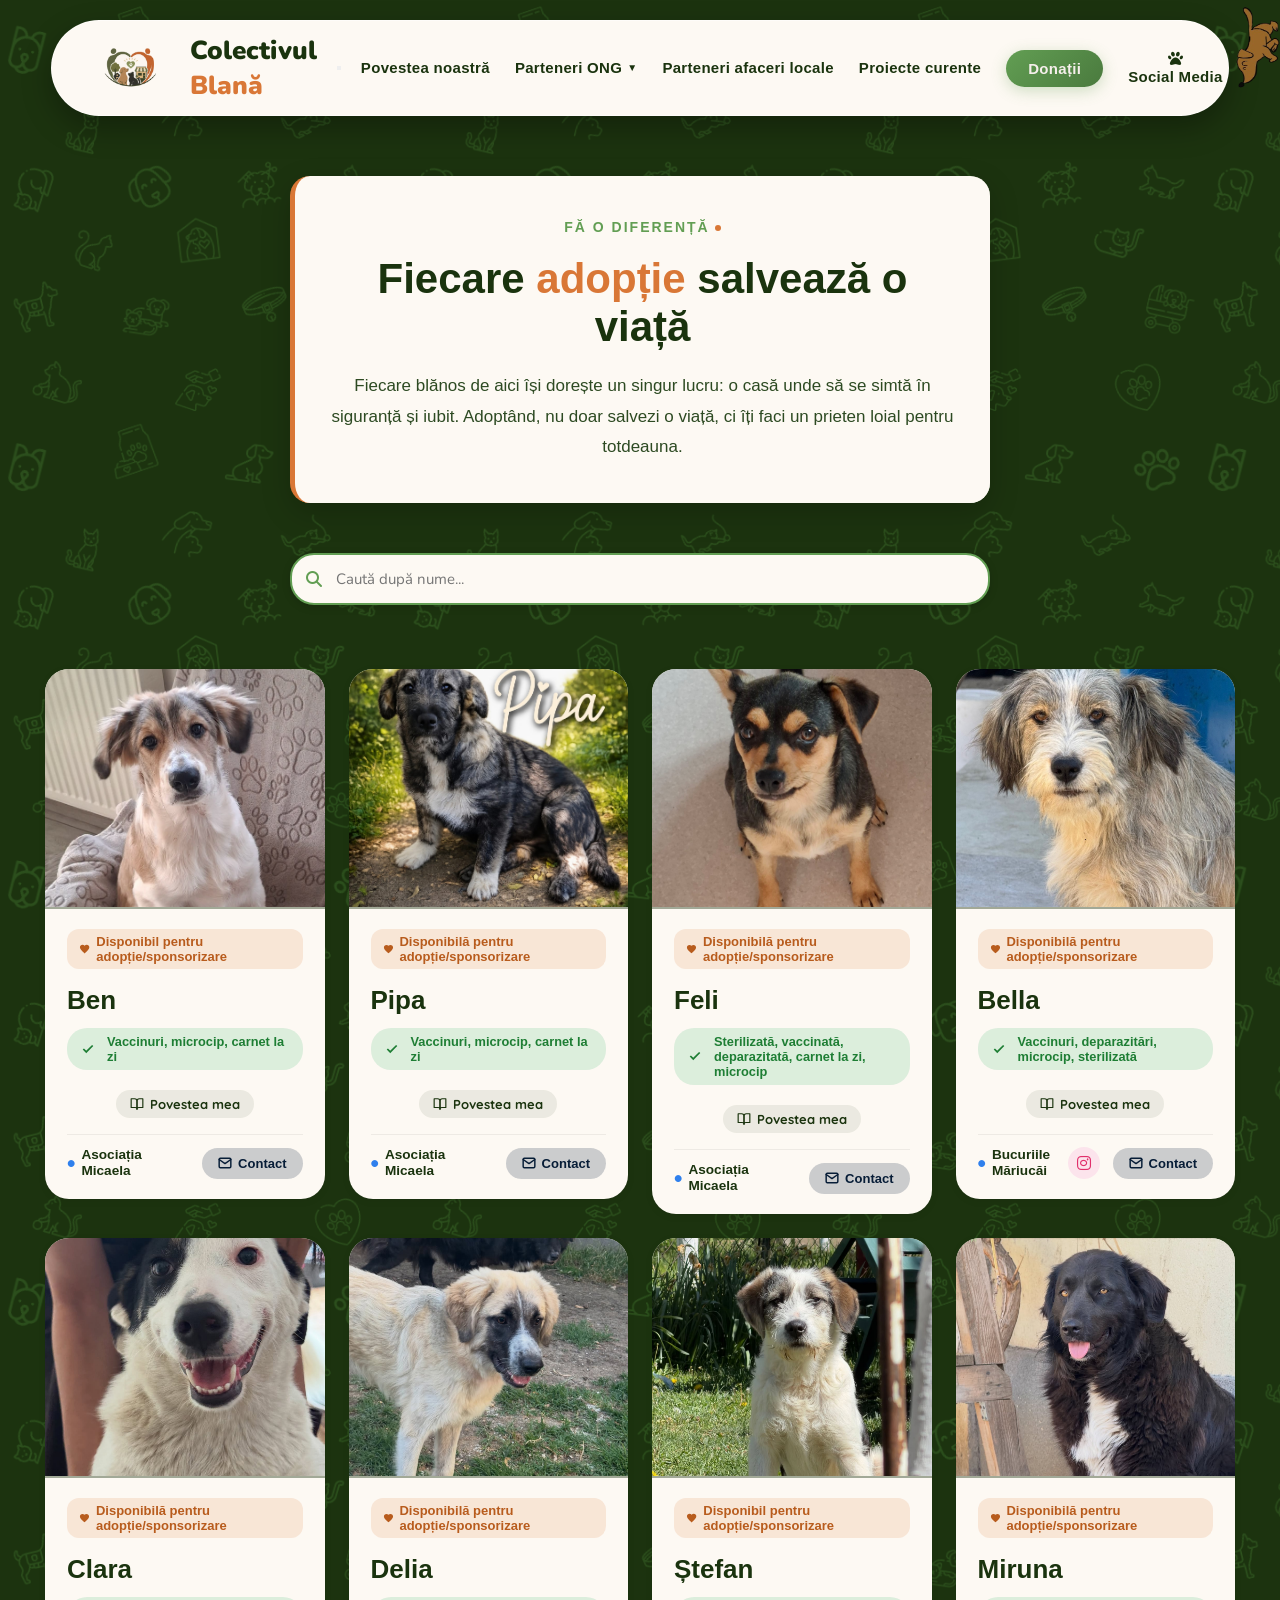
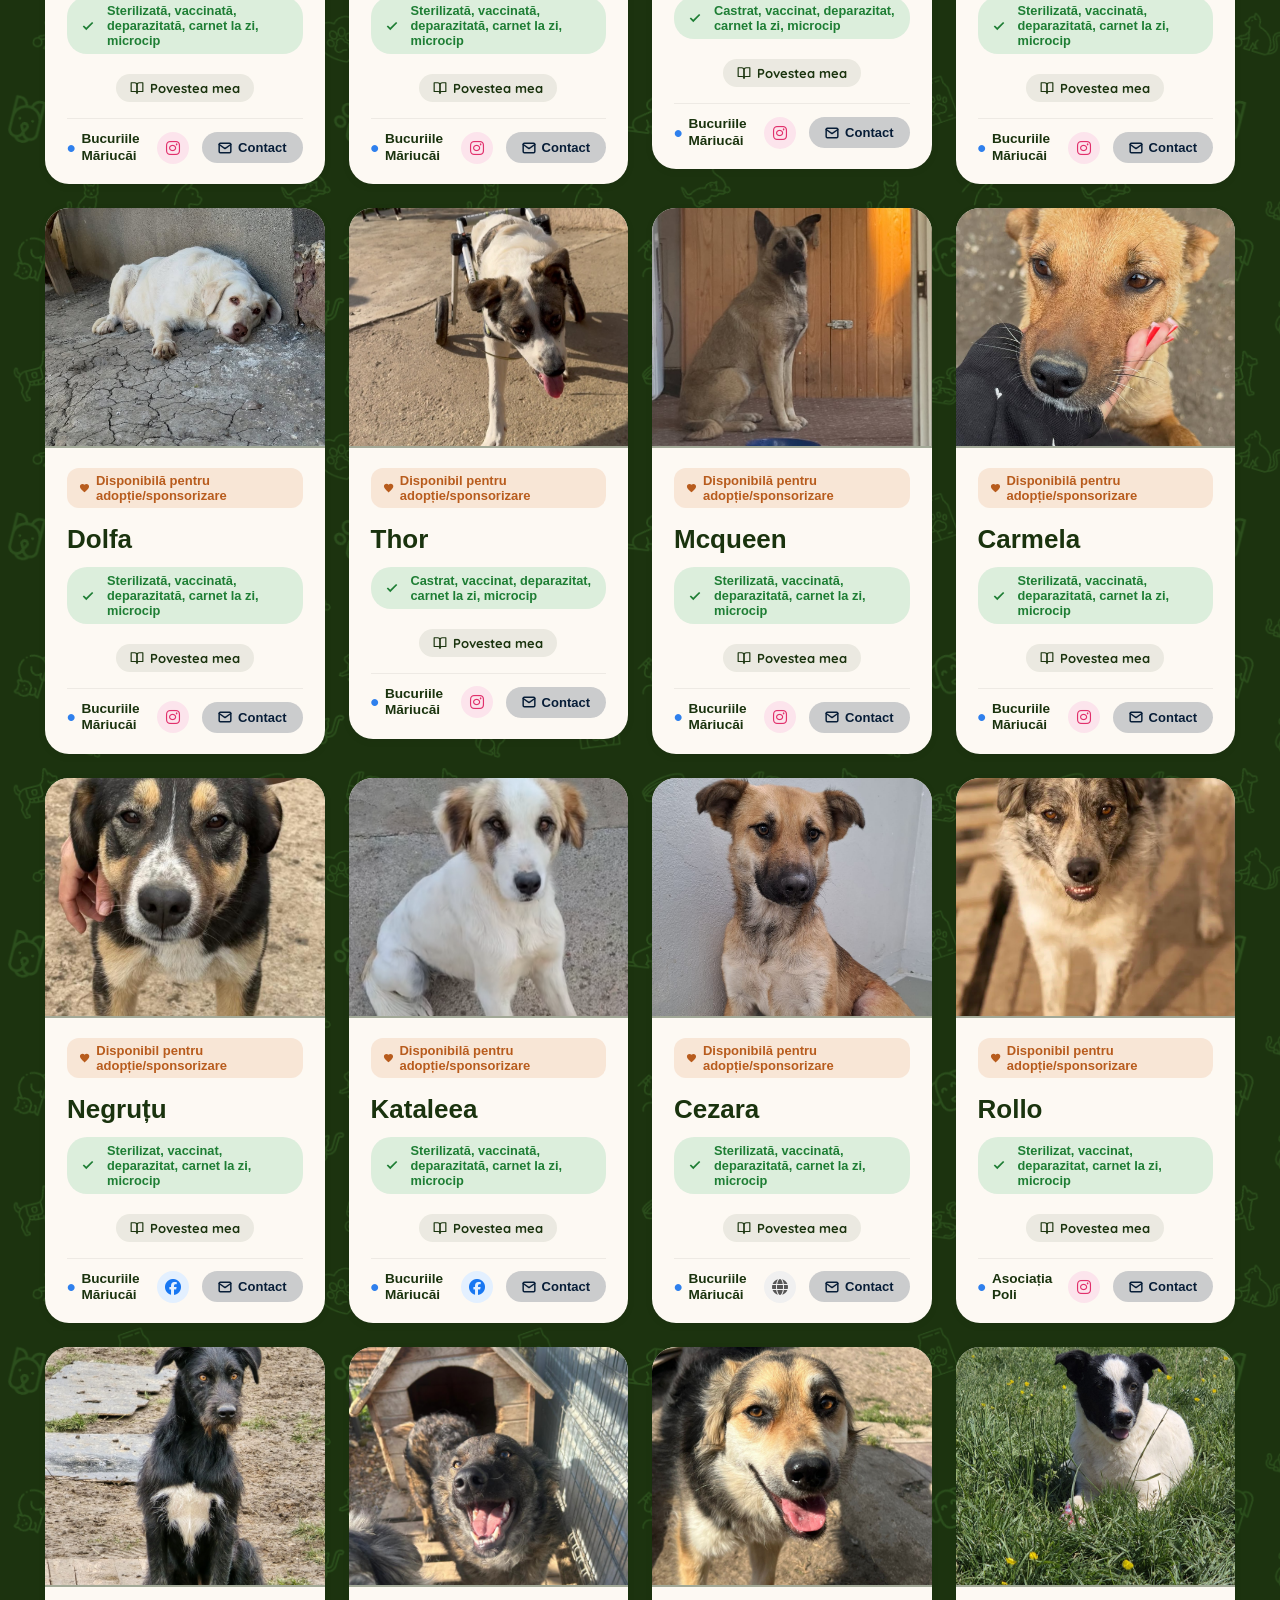
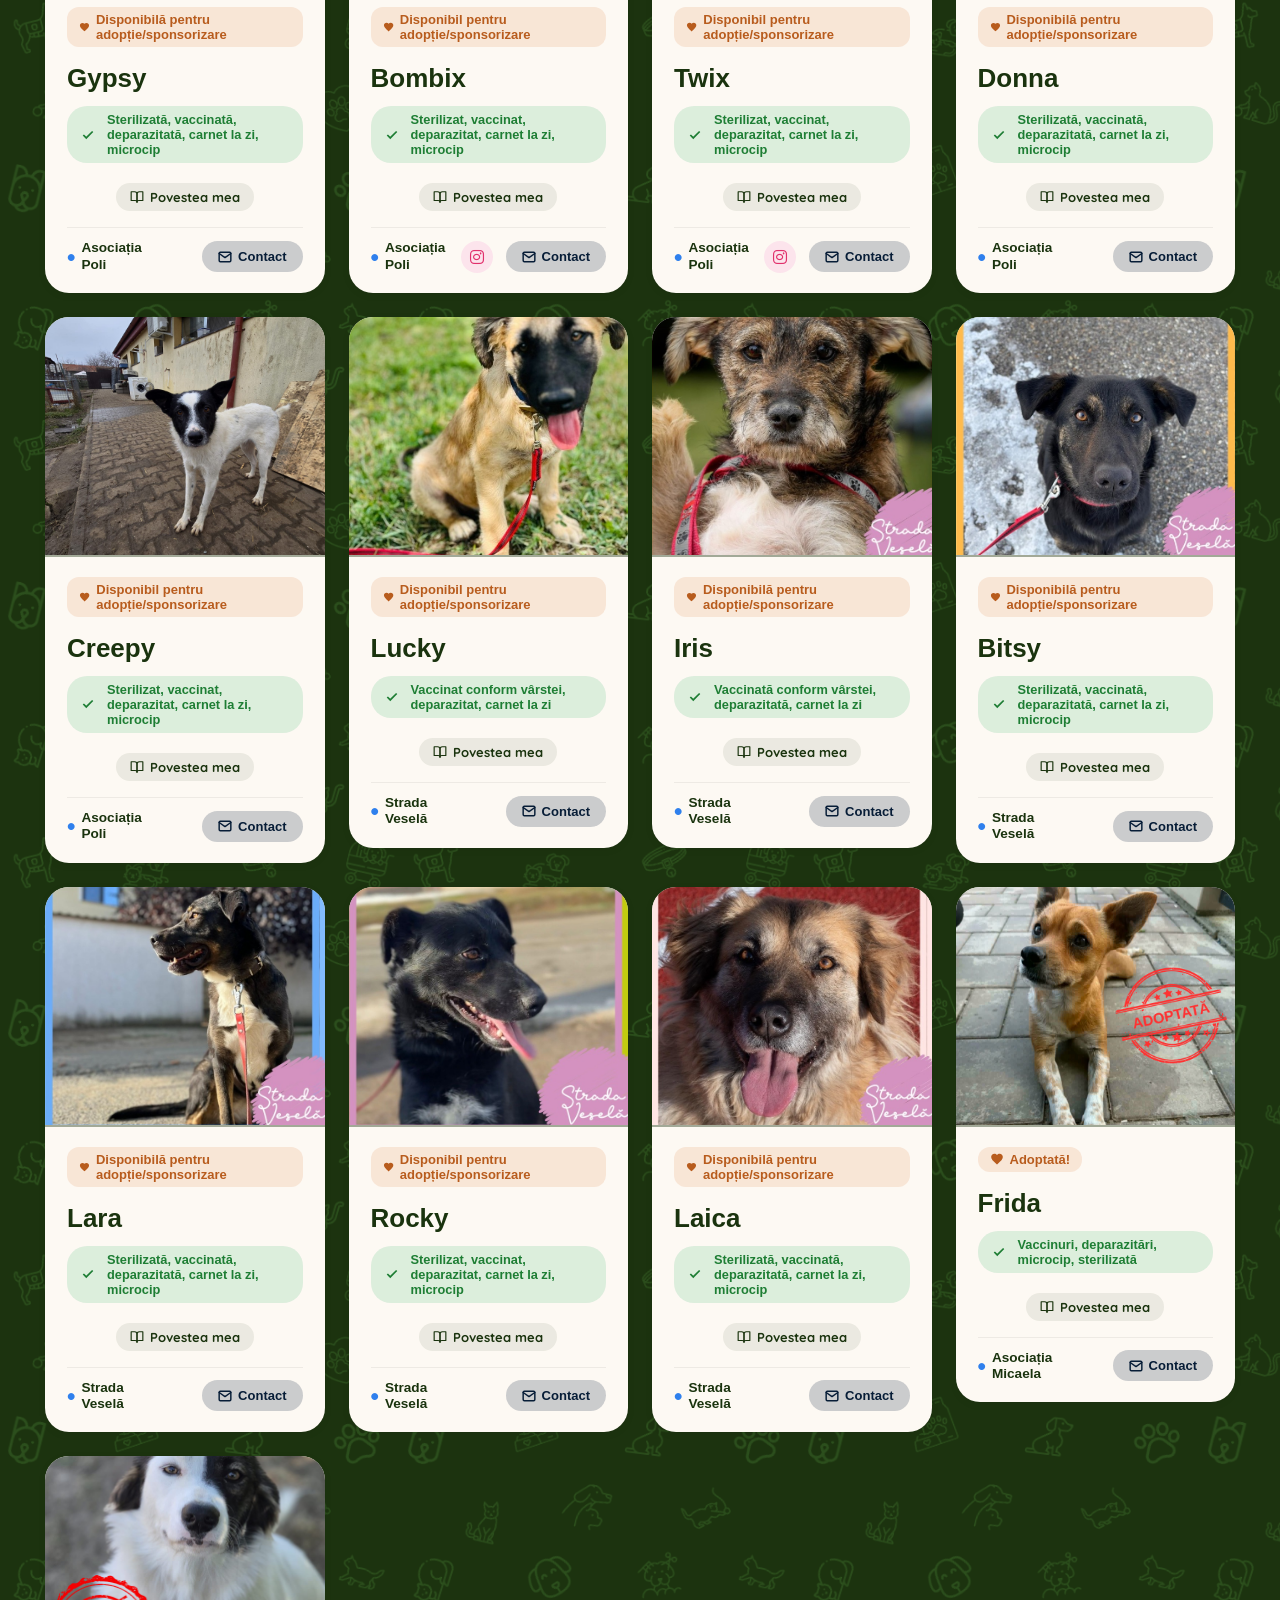
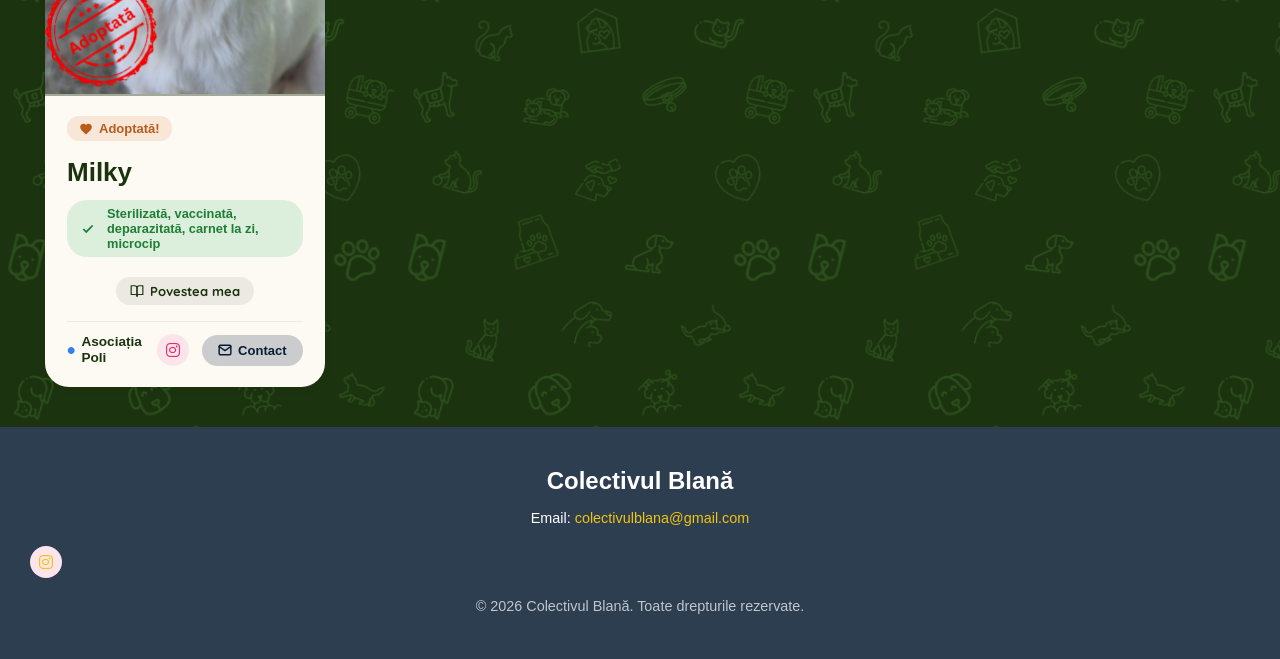
==== commit 2ab7984f: "smlinks" ====
--- a/adoptii.html
+++ b/adoptii.html
@@ -57,11 +57,18 @@
         <li><a href="parteneri-afaceri.html">Parteneri afaceri locale</a></li>
         <li><a href="proiecte.html">Proiecte curente</a></li>
         <li><a href="donatii.html" class="btn-donatie">Donații</a></li>
-        <li>
-            <a href="https://www.instagram.com/colectivulblana/" target="_blank" class="btn-instagram" rel="noopener noreferrer">
-                <i class="fab fa-instagram"></i>
-            </a>
-        </li>
+        <li class="dropdown">
+    <a href="#" class="dropdown-toggle social-toggle">
+    <i class="fas fa-paw"></i>
+    <span>Social Media</span>
+</a>
+<ul class="dropdown-menu">
+        <li><a href="https://www.facebook.com/profile.php?id=61592443156840" target="_blank" rel="noopener noreferrer"><i class="fab fa-facebook-f"></i> Facebook</a></li>
+        <li><a href="https://www.tiktok.com/@colectivulblana" target="_blank" rel="noopener noreferrer"><i class="fab fa-tiktok"></i> TikTok</a></li>
+        <li><a href="https://www.instagram.com/colectivulblana/" target="_blank" rel="noopener noreferrer"><i class="fab fa-instagram"></i> Instagram</a></li>
+    </ul>
+</li>
+
     </ul>
 </header>
 
--- a/style.css
+++ b/style.css
@@ -1679,6 +1679,85 @@
   position: absolute;
   visibility: hidden;
 }
+
+.btn-tiktok {
+    /* copiază stilurile de bază de la .btn-instagram */
+    color: #000; /* sau ce culoare vrei pentru TikTok */
+}
+.btn-tiktok:hover {
+    color: #ff0050; /* accent roz TikTok, opțional */
+}
+
+.social-glob {
+    position: relative;
+    width: 44px;
+    height: 44px;
+    flex-shrink: 0; /* nu lasa flexbox-ul sa-l comprime */
+}
+
+.glob-bubble {
+    position: absolute;
+    top: 0;
+    right: 0; /* sau left: 0, in functie de ce parte se extinde */
+    height: 44px;
+    width: 44px;
+    border-radius: 50%;
+    background: #f4f1ea;
+    display: flex;
+    align-items: center;
+    justify-content: center;
+    cursor: pointer;
+    overflow: hidden;
+    transition: width 0.3s ease, border-radius 0.3s ease;
+    z-index: 10;
+}
+
+.glob-bubble.open {
+    width: 150px;
+    border-radius: 24px;
+}
+
+.glob-icon {
+    position: absolute;
+    font-size: 16px;
+    color: #2c3b2c;
+    transition: opacity 0.2s ease;
+    right: 14px; /* ramane vizibila lipita de marginea din dreapta cand e inchisa */
+}
+
+.glob-bubble.open .glob-icon {
+    opacity: 0;
+}
+
+.glob-links {
+    display: flex;
+    align-items: center;
+    gap: 6px;
+    padding-right: 10px;
+    opacity: 0;
+    transition: opacity 0.2s ease 0.1s;
+}
+
+.glob-bubble.open .glob-links {
+    opacity: 1;
+}
+
+.glob-links a {
+    width: 32px;
+    height: 32px;
+    border-radius: 50%;
+    display: flex;
+    align-items: center;
+    justify-content: center;
+    color: #2c3b2c;
+}
+.social-toggle {
+    display: inline-flex;
+    flex-direction: column;
+    align-items: center;
+    gap: 2px;
+    line-height: 1.2;
+}
 /* ============================================================
    RESPONSIVE
    ============================================================ */
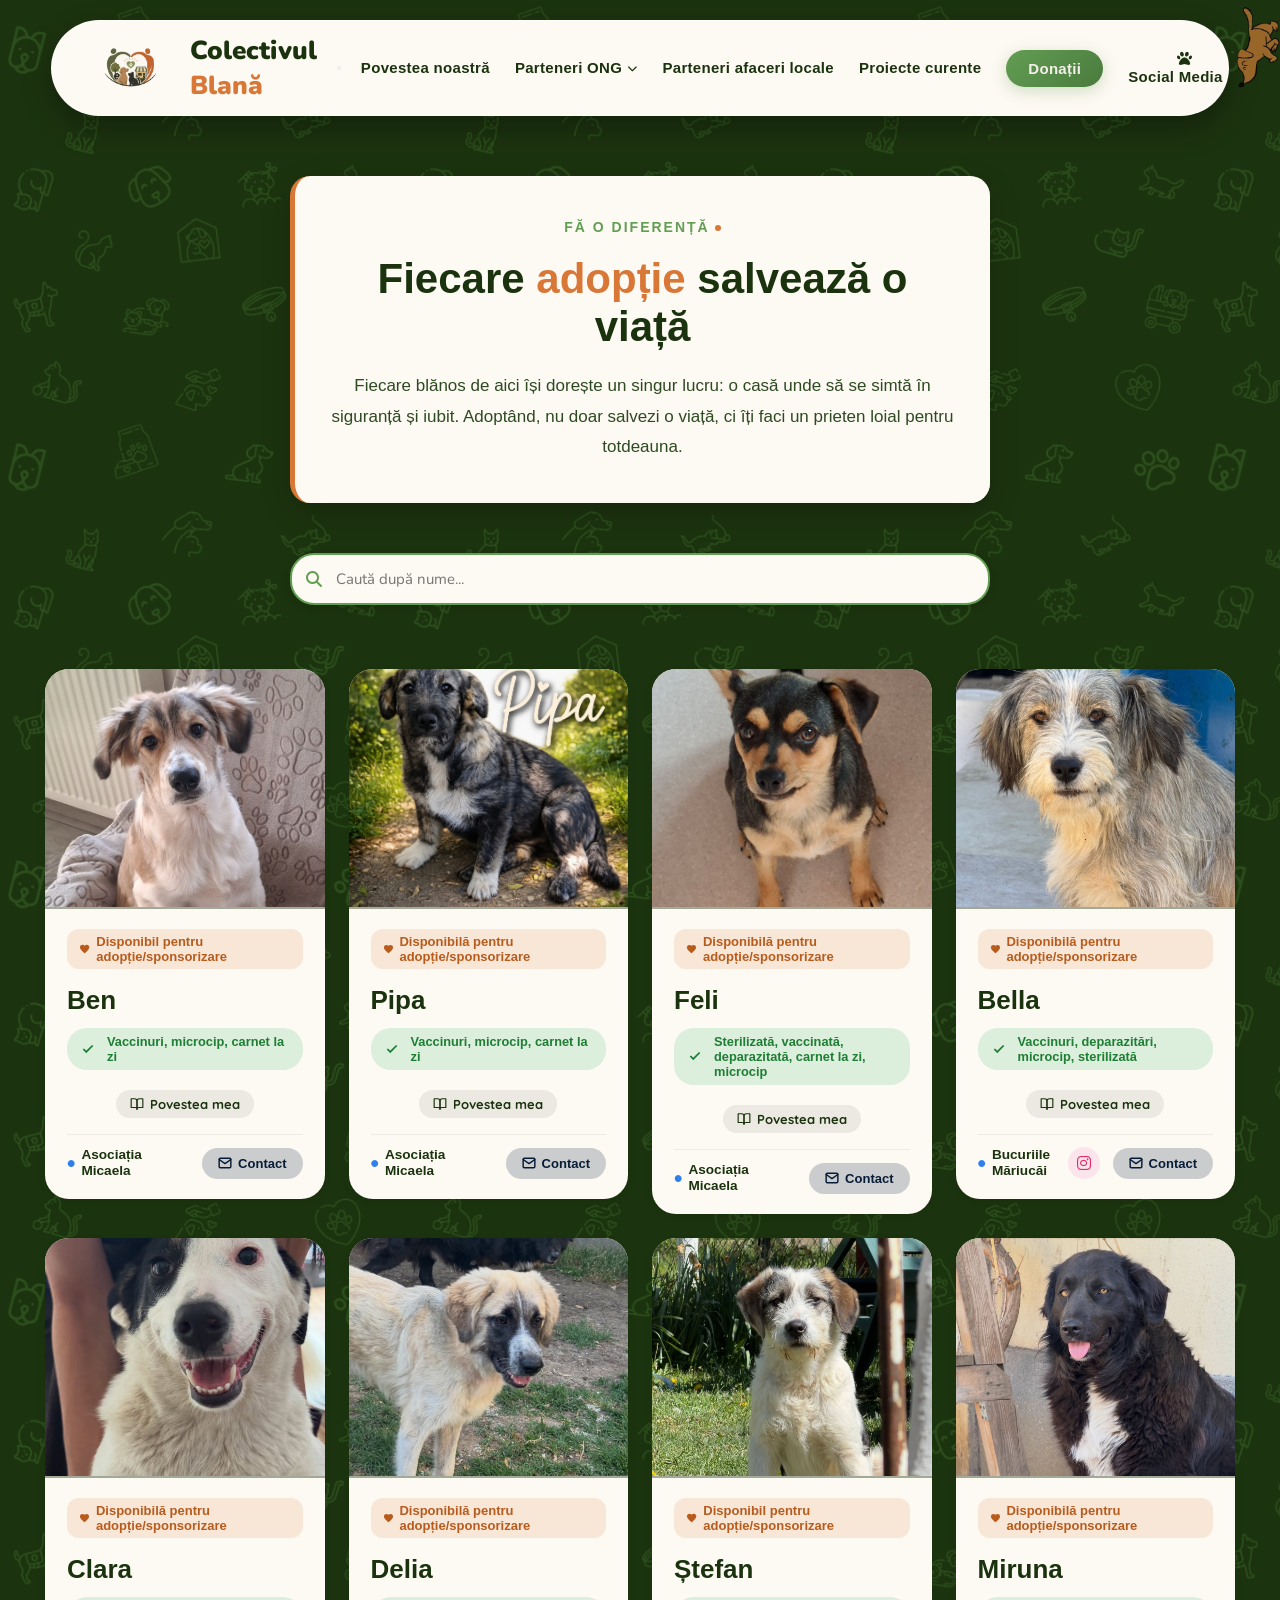
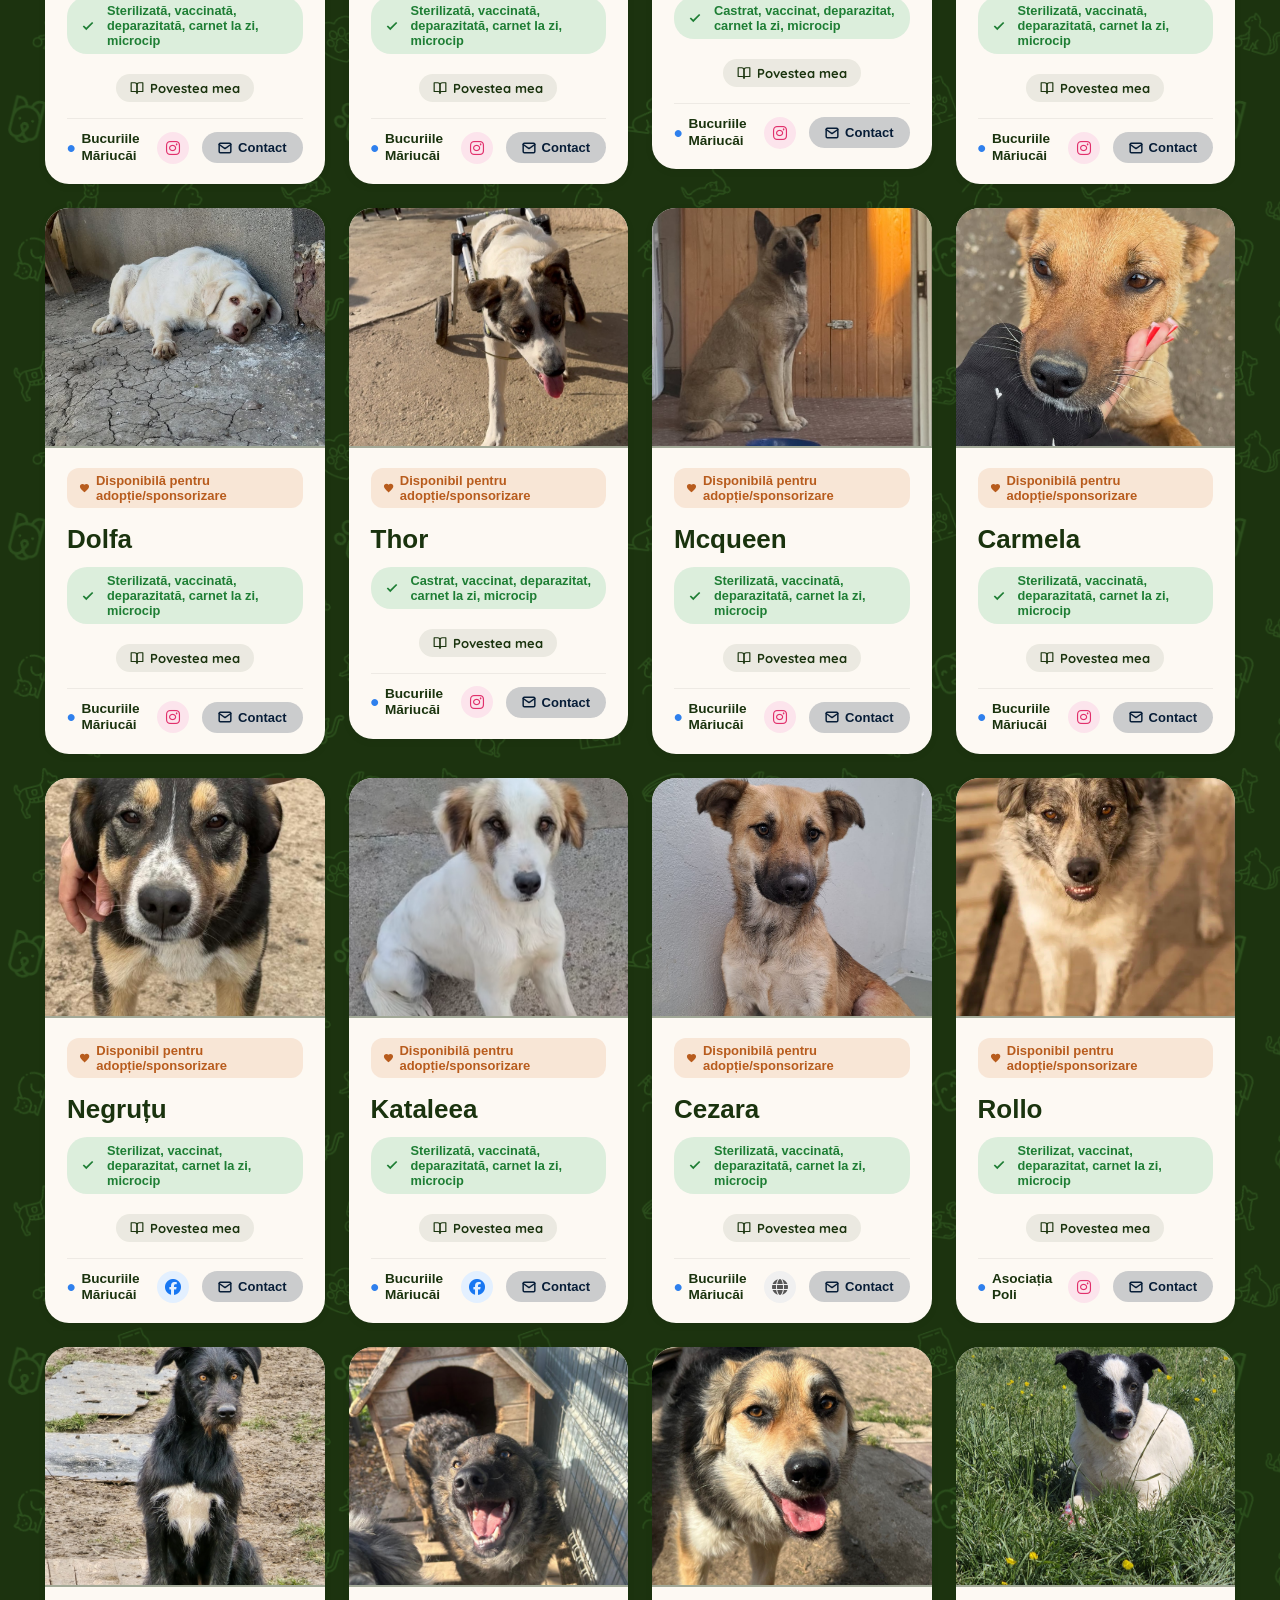
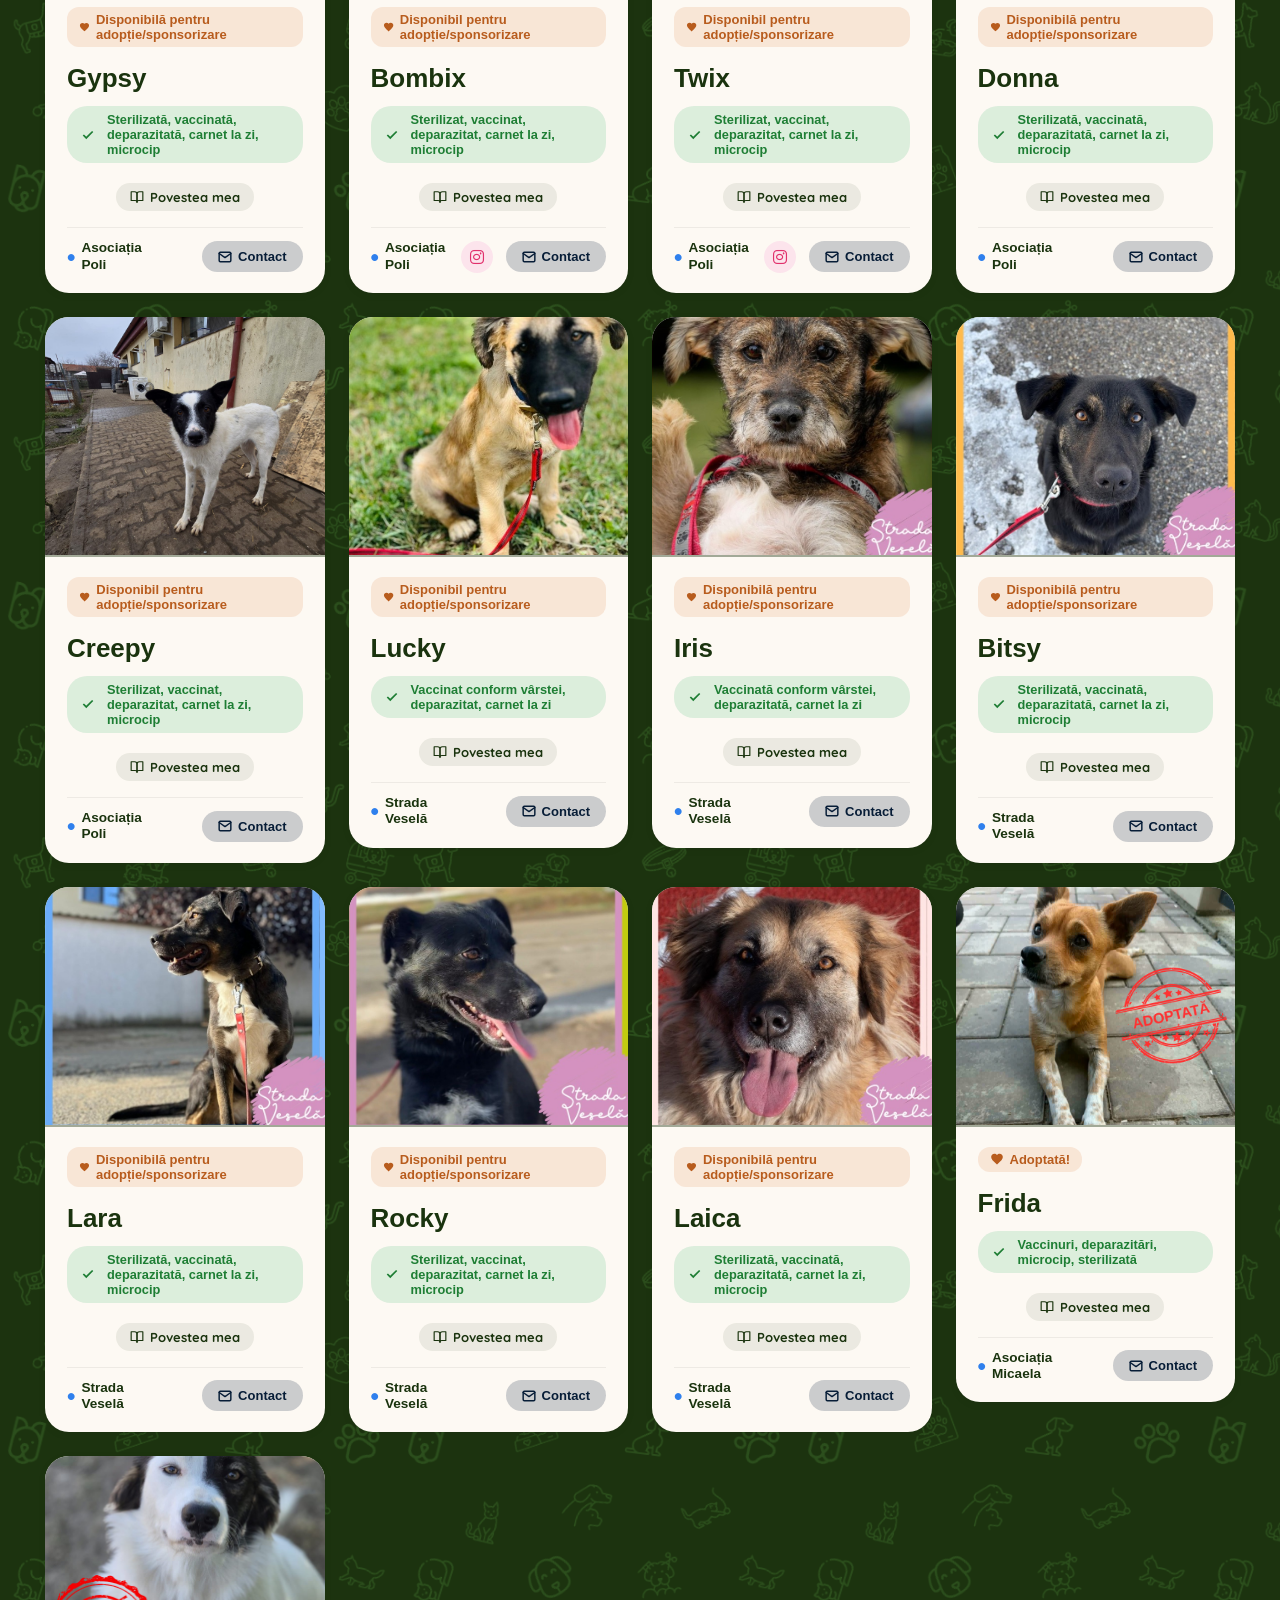
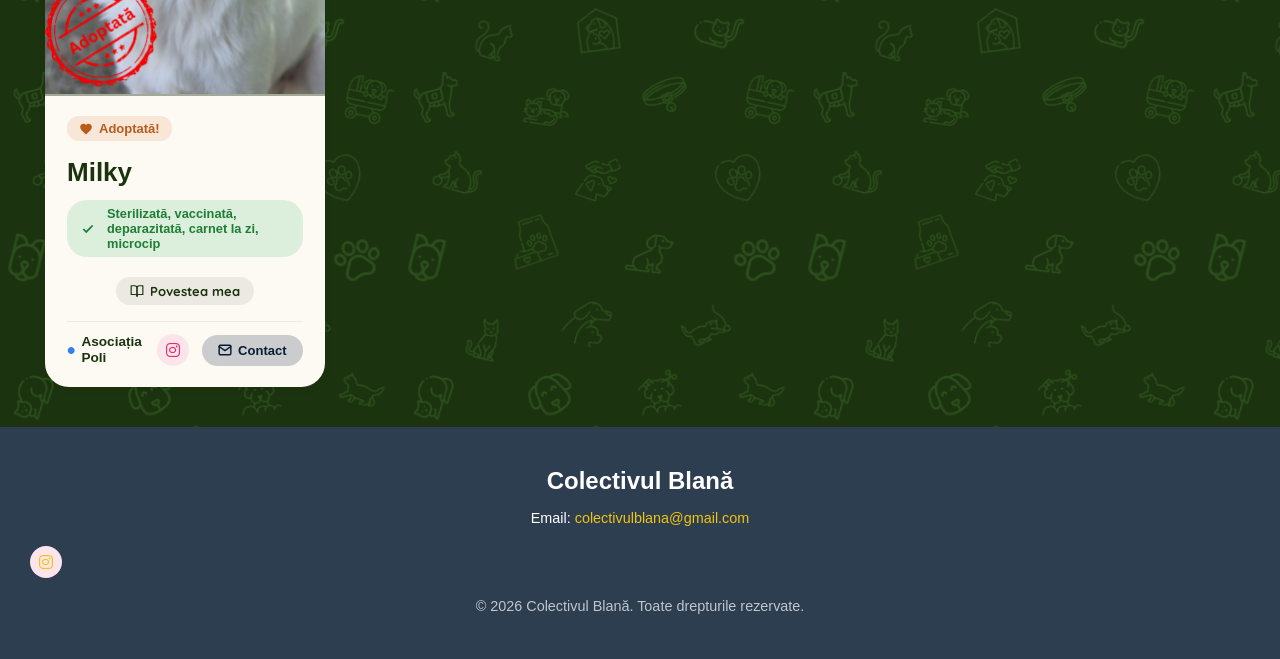
==== commit 740d54f9: "dada" ====
--- a/adoptii.html
+++ b/adoptii.html
@@ -47,22 +47,22 @@
     <ul class="nav-links">
         <li><a href="index.html#povestea-noastra">Povestea noastră</a></li>
         <li class="dropdown">
-            <a href="parteneri-ong.html" class="dropdown-toggle">Parteneri ONG <span class="arrow">▼</span></a>
-            <ul class="dropdown-menu">
-                <li><a href="parteneri-ong.html">Listă Parteneri ONG</a></li>
-                <li><a href="adoptii.html">Adopții</a></li>
-                <li><a href="super-seniori.html">#SuperSeniori</a></li>
-            </ul>
-        </li>
+    <a href="parteneri-ong.html" class="dropdown-toggle">Parteneri ONG <i class="fas fa-chevron-down arrow"></i></a>
+    <ul class="dropdown-menu">
+        <li><a href="parteneri-ong.html">Listă Parteneri ONG</a></li>
+        <li><a href="adoptii.html">Adopții</a></li>
+        <li><a href="super-seniori.html">#SuperSeniori</a></li>
+    </ul>
+</li>
         <li><a href="parteneri-afaceri.html">Parteneri afaceri locale</a></li>
         <li><a href="proiecte.html">Proiecte curente</a></li>
         <li><a href="donatii.html" class="btn-donatie">Donații</a></li>
-        <li class="dropdown">
+       <li class="dropdown">
     <a href="#" class="dropdown-toggle social-toggle">
-    <i class="fas fa-paw"></i>
-    <span>Social Media</span>
-</a>
-<ul class="dropdown-menu">
+        <i class="fas fa-paw"></i>
+        <span>Social Media <i class="fas fa-chevron-down arrow"></i></span>
+    </a>
+    <ul class="dropdown-menu">
         <li><a href="https://www.facebook.com/profile.php?id=61592443156840" target="_blank" rel="noopener noreferrer"><i class="fab fa-facebook-f"></i> Facebook</a></li>
         <li><a href="https://www.tiktok.com/@colectivulblana" target="_blank" rel="noopener noreferrer"><i class="fab fa-tiktok"></i> TikTok</a></li>
         <li><a href="https://www.instagram.com/colectivulblana/" target="_blank" rel="noopener noreferrer"><i class="fab fa-instagram"></i> Instagram</a></li>
--- a/style.css
+++ b/style.css
@@ -1758,6 +1758,16 @@
     gap: 2px;
     line-height: 1.2;
 }
+.arrow {
+    font-size: 10px;
+    margin-left: 4px;
+    color: inherit;
+}
+.social-toggle .arrow {
+    font-size: 10px;
+    margin-left: 4px;
+    color: inherit;
+}
 /* ============================================================
    RESPONSIVE
    ============================================================ */
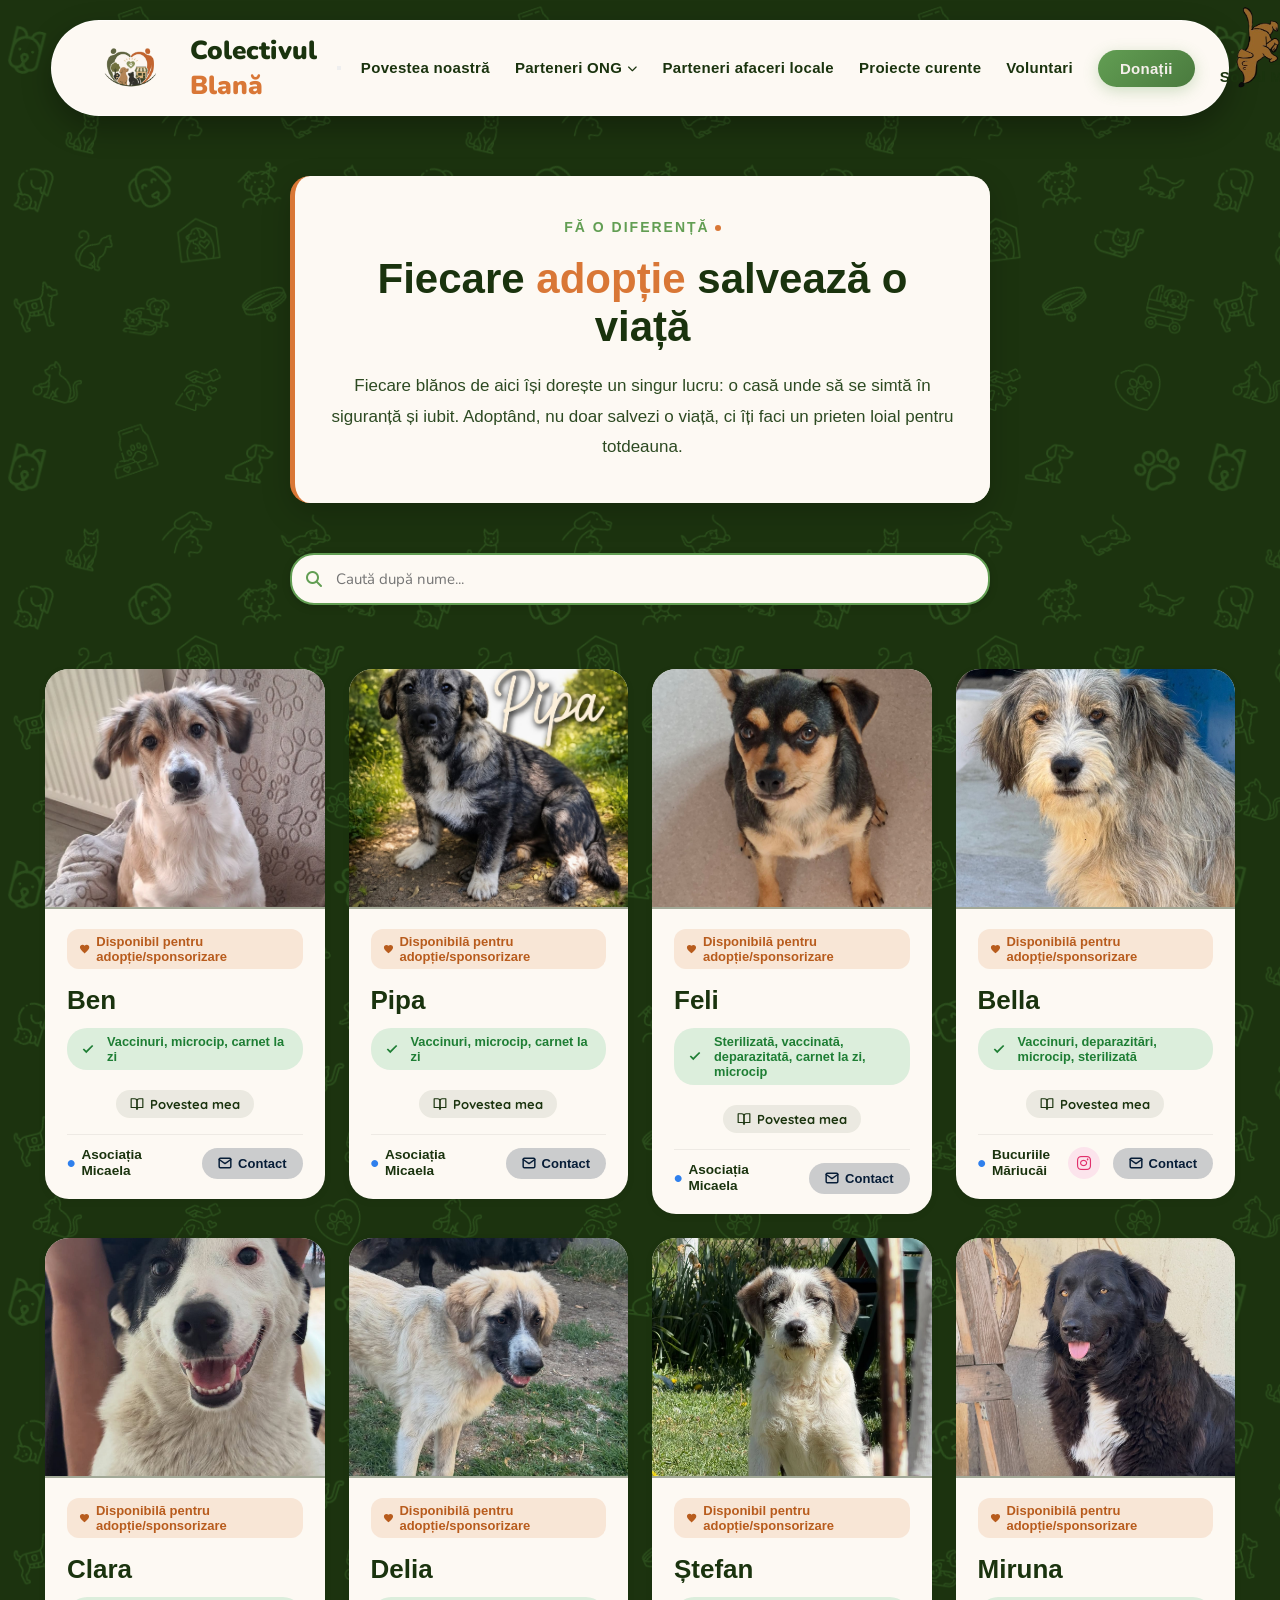
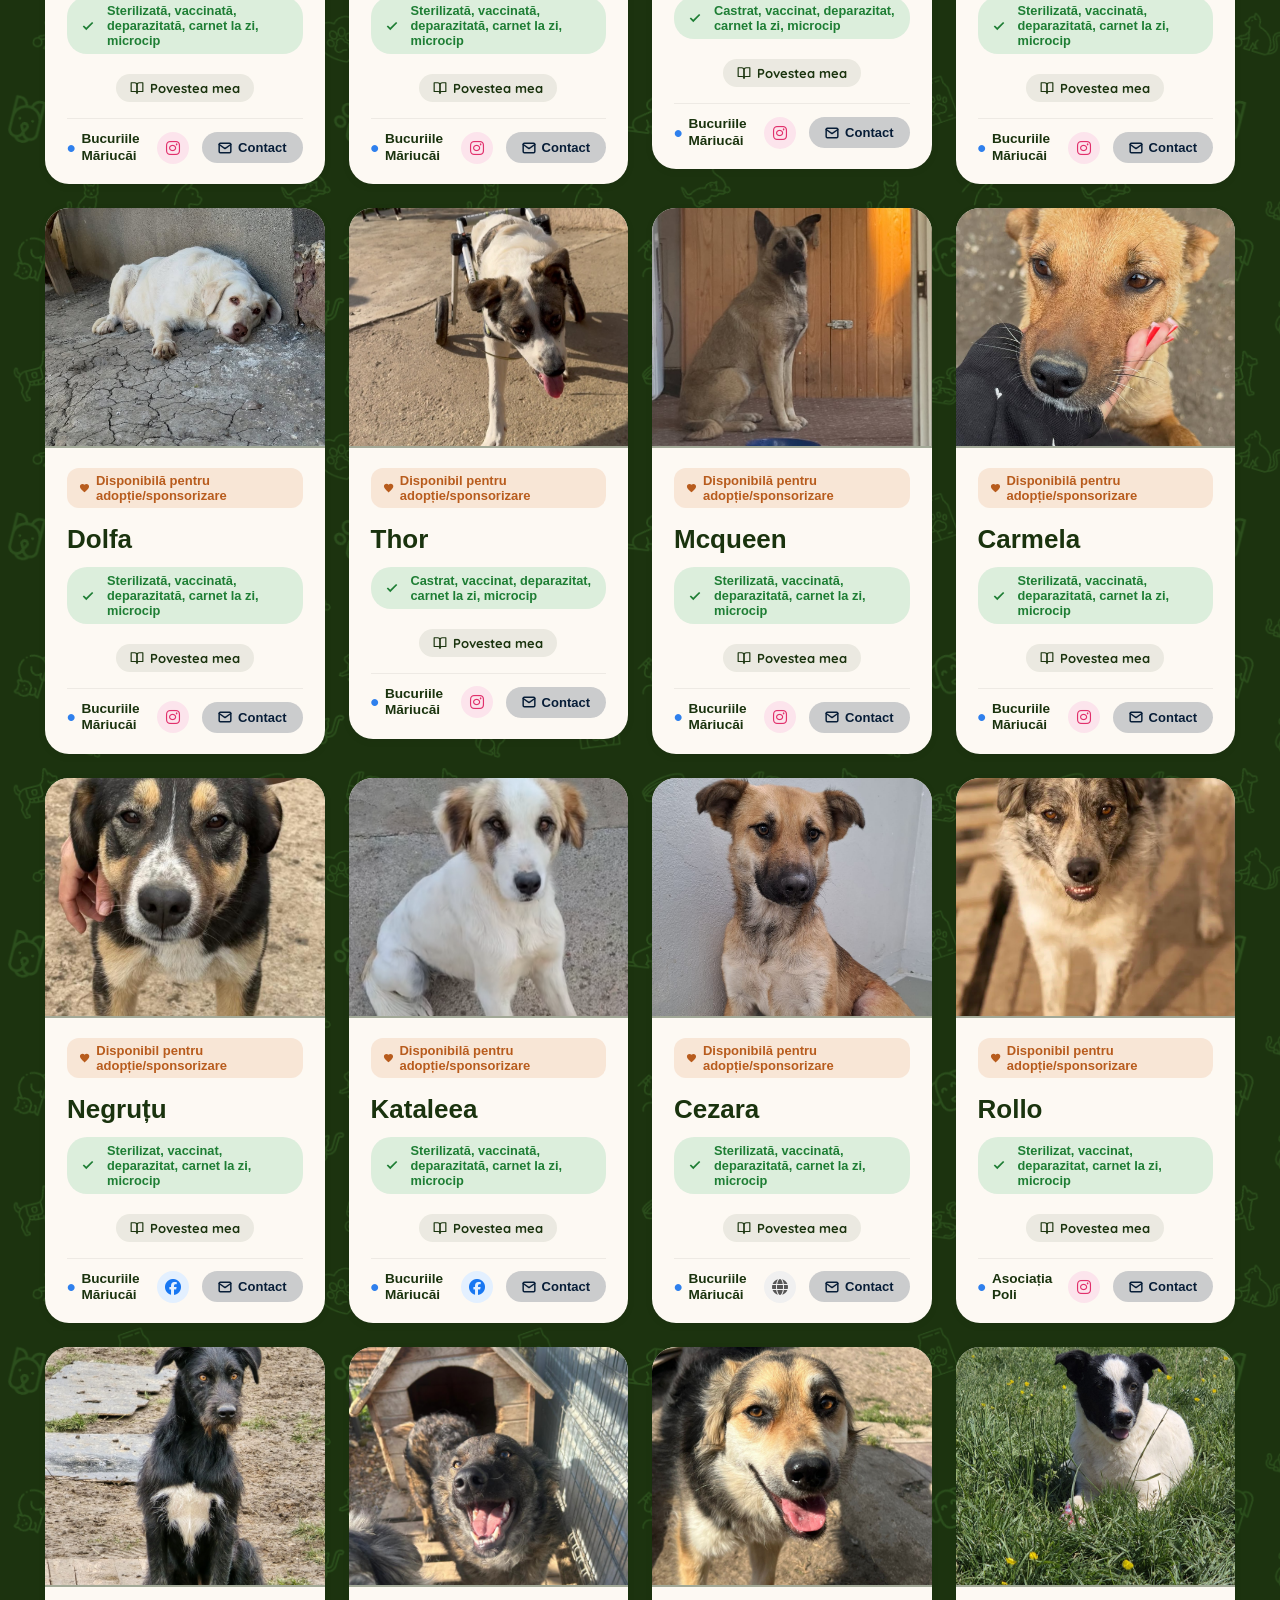
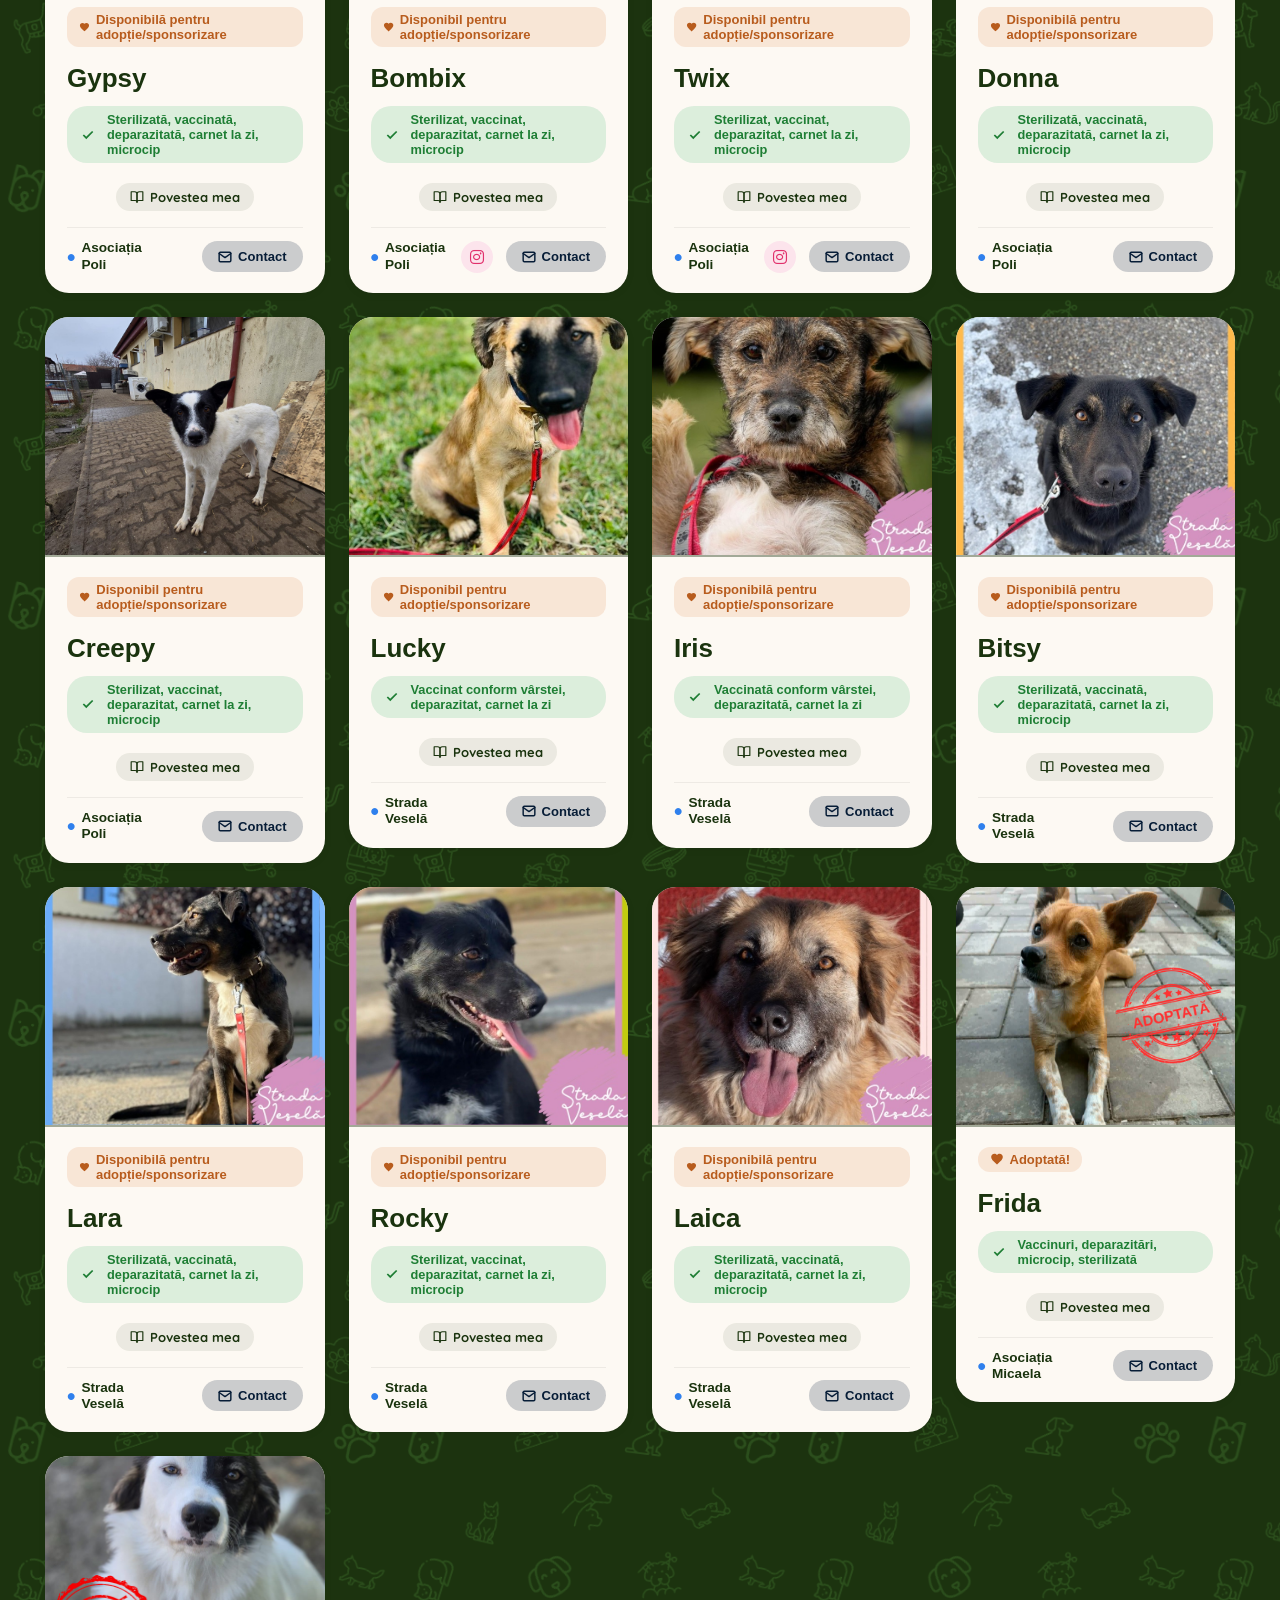
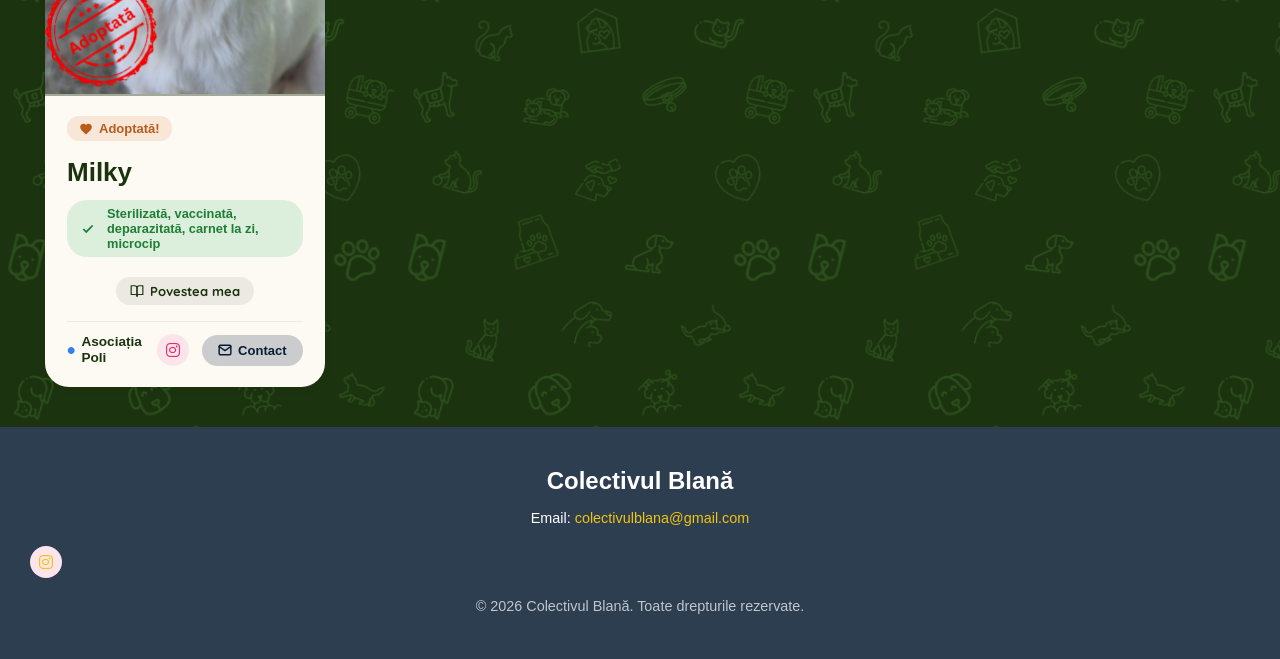
==== commit 7e7c4469: "voluntari" ====
--- a/adoptii.html
+++ b/adoptii.html
@@ -34,7 +34,7 @@
         </div>
     </div>
 
-    <header class="navbar">
+<header class="navbar">
     <img src="Imagini/logocolectiv.png" alt="Logo Colectiv" class="logo-img">
     <span class="logo-text">Colectivul <span class="accent">Blană</span></span>
 
@@ -43,32 +43,31 @@
         <span></span>
         <span></span>
     </button>
-
     <ul class="nav-links">
         <li><a href="index.html#povestea-noastra">Povestea noastră</a></li>
         <li class="dropdown">
-    <a href="parteneri-ong.html" class="dropdown-toggle">Parteneri ONG <i class="fas fa-chevron-down arrow"></i></a>
-    <ul class="dropdown-menu">
-        <li><a href="parteneri-ong.html">Listă Parteneri ONG</a></li>
-        <li><a href="adoptii.html">Adopții</a></li>
-        <li><a href="super-seniori.html">#SuperSeniori</a></li>
-    </ul>
-</li>
+            <a href="parteneri-ong.html" class="dropdown-toggle">Parteneri ONG <i class="fas fa-chevron-down arrow"></i></a>
+            <ul class="dropdown-menu">
+                <li><a href="parteneri-ong.html">Listă Parteneri ONG</a></li>
+                <li><a href="adoptii.html">Adopții</a></li>
+                <li><a href="super-seniori.html">#SuperSeniori</a></li>
+            </ul>
+        </li>
         <li><a href="parteneri-afaceri.html">Parteneri afaceri locale</a></li>
         <li><a href="proiecte.html">Proiecte curente</a></li>
+        <li><a href="voluntari.html" class="active">Voluntari</a></li>
         <li><a href="donatii.html" class="btn-donatie">Donații</a></li>
-       <li class="dropdown">
-    <a href="#" class="dropdown-toggle social-toggle">
-        <i class="fas fa-paw"></i>
-        <span>Social Media <i class="fas fa-chevron-down arrow"></i></span>
-    </a>
-    <ul class="dropdown-menu">
-        <li><a href="https://www.facebook.com/profile.php?id=61592443156840" target="_blank" rel="noopener noreferrer"><i class="fab fa-facebook-f"></i> Facebook</a></li>
-        <li><a href="https://www.tiktok.com/@colectivulblana" target="_blank" rel="noopener noreferrer"><i class="fab fa-tiktok"></i> TikTok</a></li>
-        <li><a href="https://www.instagram.com/colectivulblana/" target="_blank" rel="noopener noreferrer"><i class="fab fa-instagram"></i> Instagram</a></li>
-    </ul>
-</li>
-
+        <li class="dropdown">
+            <a href="#" class="dropdown-toggle social-toggle">
+                <i class="fas fa-paw"></i>
+                <span>Social Media <i class="fas fa-chevron-down arrow"></i></span>
+            </a>
+            <ul class="dropdown-menu">
+                <li><a href="https://www.facebook.com/profile.php?id=61592443156840" target="_blank" rel="noopener noreferrer"><i class="fab fa-facebook-f"></i> Facebook</a></li>
+                <li><a href="https://www.tiktok.com/@colectivulblana" target="_blank" rel="noopener noreferrer"><i class="fab fa-tiktok"></i> TikTok</a></li>
+                <li><a href="https://www.instagram.com/colectivulblana/" target="_blank" rel="noopener noreferrer"><i class="fab fa-instagram"></i> Instagram</a></li>
+            </ul>
+        </li>
     </ul>
 </header>
 
--- a/style.css
+++ b/style.css
@@ -1768,6 +1768,228 @@
     margin-left: 4px;
     color: inherit;
 }
+/* ASPADA — flip logo, pe clasele existente în HTML */
+.partner-logo-flip {
+    perspective: 1000px;
+    width: 160px;
+    height: 160px;
+    position: relative;
+}
+
+.logo-flip-inner {
+    position: relative;
+    width: 100%;
+    height: 100%;
+    transition: transform 0.7s ease;
+    transform-style: preserve-3d;
+}
+
+.partner-logo-flip:hover .logo-flip-inner {
+    transform: rotateY(180deg);
+}
+
+.logo-flip-front,
+.logo-flip-back {
+    position: absolute;
+    top: 0;
+    left: 0;
+    width: 100%;
+    height: 100%;
+    display: flex;
+    align-items: center;
+    justify-content: center;
+    backface-visibility: hidden;
+    -webkit-backface-visibility: hidden;
+}
+
+.logo-flip-back {
+    transform: rotateY(180deg);
+}
+
+.logo-flip-front img,
+.logo-flip-back img {
+    width: 100% !important;
+    height: 100% !important;
+    object-fit: contain;
+    background-color: #ffffff;
+    padding: 10px;
+    box-sizing: border-box;
+}
+
+
+/* ===================================================================
+   CBP — Colectivul Blană Partner Cards (Opțiunea B)
+   Clase complet izolate, prefixate cu "cbp-" — nu ating .partner-card,
+   .partner-logo etc. din restul site-ului.
+   =================================================================== */
+
+.cbp-card {
+    background: #FDF9F3;
+    border-radius: 20px;
+    overflow: hidden;
+    box-shadow: 0 10px 25px rgba(0, 0, 0, 0.2);
+    margin-bottom: 24px;
+    transition: transform 0.25s ease, box-shadow 0.25s ease;
+}
+
+.cbp-card:hover {
+    transform: translateY(-4px);
+    box-shadow: 0 16px 34px rgba(0, 0, 0, 0.28);
+}
+
+/* --- Bandă decorativă sus --- */
+.cbp-band {
+    height: 10px;
+    background: repeating-linear-gradient(90deg, var(--cbp-accent, #C9436B) 0 60px, #E8D9C4 60px 120px);
+}
+
+/* --- Corp card: logo + info --- */
+.cbp-body {
+    display: flex;
+    gap: 20px;
+    padding: 24px 28px;
+    align-items: flex-start;
+    box-sizing: border-box;
+}
+
+.cbp-logo {
+    width: 100px;
+    height: 100px;
+    flex-shrink: 0;
+    border-radius: 16px;
+    background: #ffffff;
+    border: 3px solid var(--cbp-accent, #C9436B);
+    display: flex;
+    align-items: center;
+    justify-content: center;
+    overflow: hidden;
+    padding: 8px;
+    box-sizing: border-box;
+}
+
+.cbp-logo img {
+    width: 100%;
+    height: 100%;
+    object-fit: contain;
+    display: block;
+}
+
+/* --- Info text --- */
+.cbp-info {
+    flex: 1 1 auto;
+    min-width: 0;
+}
+
+.cbp-info h3 {
+    font-size: 1.1rem;
+    color: #2D4A22;
+    margin: 0 0 6px;
+}
+
+.cbp-description {
+    font-size: 0.86rem;
+    color: #555;
+    line-height: 1.5;
+    margin: 0 0 10px;
+}
+
+/* --- Meta: contact + social --- */
+.cbp-meta {
+    display: flex;
+    justify-content: space-between;
+    align-items: flex-end;
+    flex-wrap: wrap;
+    gap: 12px;
+    border-top: 1px solid #E3DCC9;
+    padding-top: 12px;
+}
+
+.cbp-contact-details p {
+    font-size: 0.82rem;
+    color: #629E53;
+    font-weight: 500;
+    margin: 5px 0 0;
+}
+
+.cbp-contact-details p:first-child {
+    margin-top: 0;
+}
+
+.cbp-contact-details i {
+    margin-right: 6px;
+}
+
+.cbp-socials {
+    display: flex;
+    gap: 12px;
+}
+
+.cbp-socials a {
+    color: #2D4A22;
+    font-size: 1.15rem;
+    text-decoration: none;
+    transition: color 0.2s ease;
+}
+
+.cbp-socials a:hover {
+    color: #C9436B;
+}
+
+/* --- Logo cu flip (folosit doar la ASPADA / Anima Mundi) --- */
+.cbp-logo-flip {
+    perspective: 1000px;
+}
+
+.cbp-logo-flip-inner {
+    position: relative;
+    width: 100%;
+    height: 100%;
+    transition: transform 0.7s ease;
+    transform-style: preserve-3d;
+}
+
+.cbp-logo-flip:hover .cbp-logo-flip-inner {
+    transform: rotateY(180deg);
+}
+
+.cbp-logo-front,
+.cbp-logo-back {
+    position: absolute;
+    top: 0;
+    left: 0;
+    width: 100%;
+    height: 100%;
+    display: flex;
+    align-items: center;
+    justify-content: center;
+    backface-visibility: hidden;
+    -webkit-backface-visibility: hidden;
+}
+
+.cbp-logo-back {
+    transform: rotateY(180deg);
+}
+
+.cbp-logo-front img,
+.cbp-logo-back img {
+    width: 100%;
+    height: 100%;
+    object-fit: cover;
+}
+
+/* --- Responsive: stack pe mobil --- */
+@media (max-width: 600px) {
+    .cbp-body {
+        flex-direction: column;
+        align-items: center;
+        text-align: center;
+    }
+    .cbp-meta {
+        justify-content: center;
+        flex-direction: column;
+        align-items: center;
+    }
+}
 /* ============================================================
    RESPONSIVE
    ============================================================ */
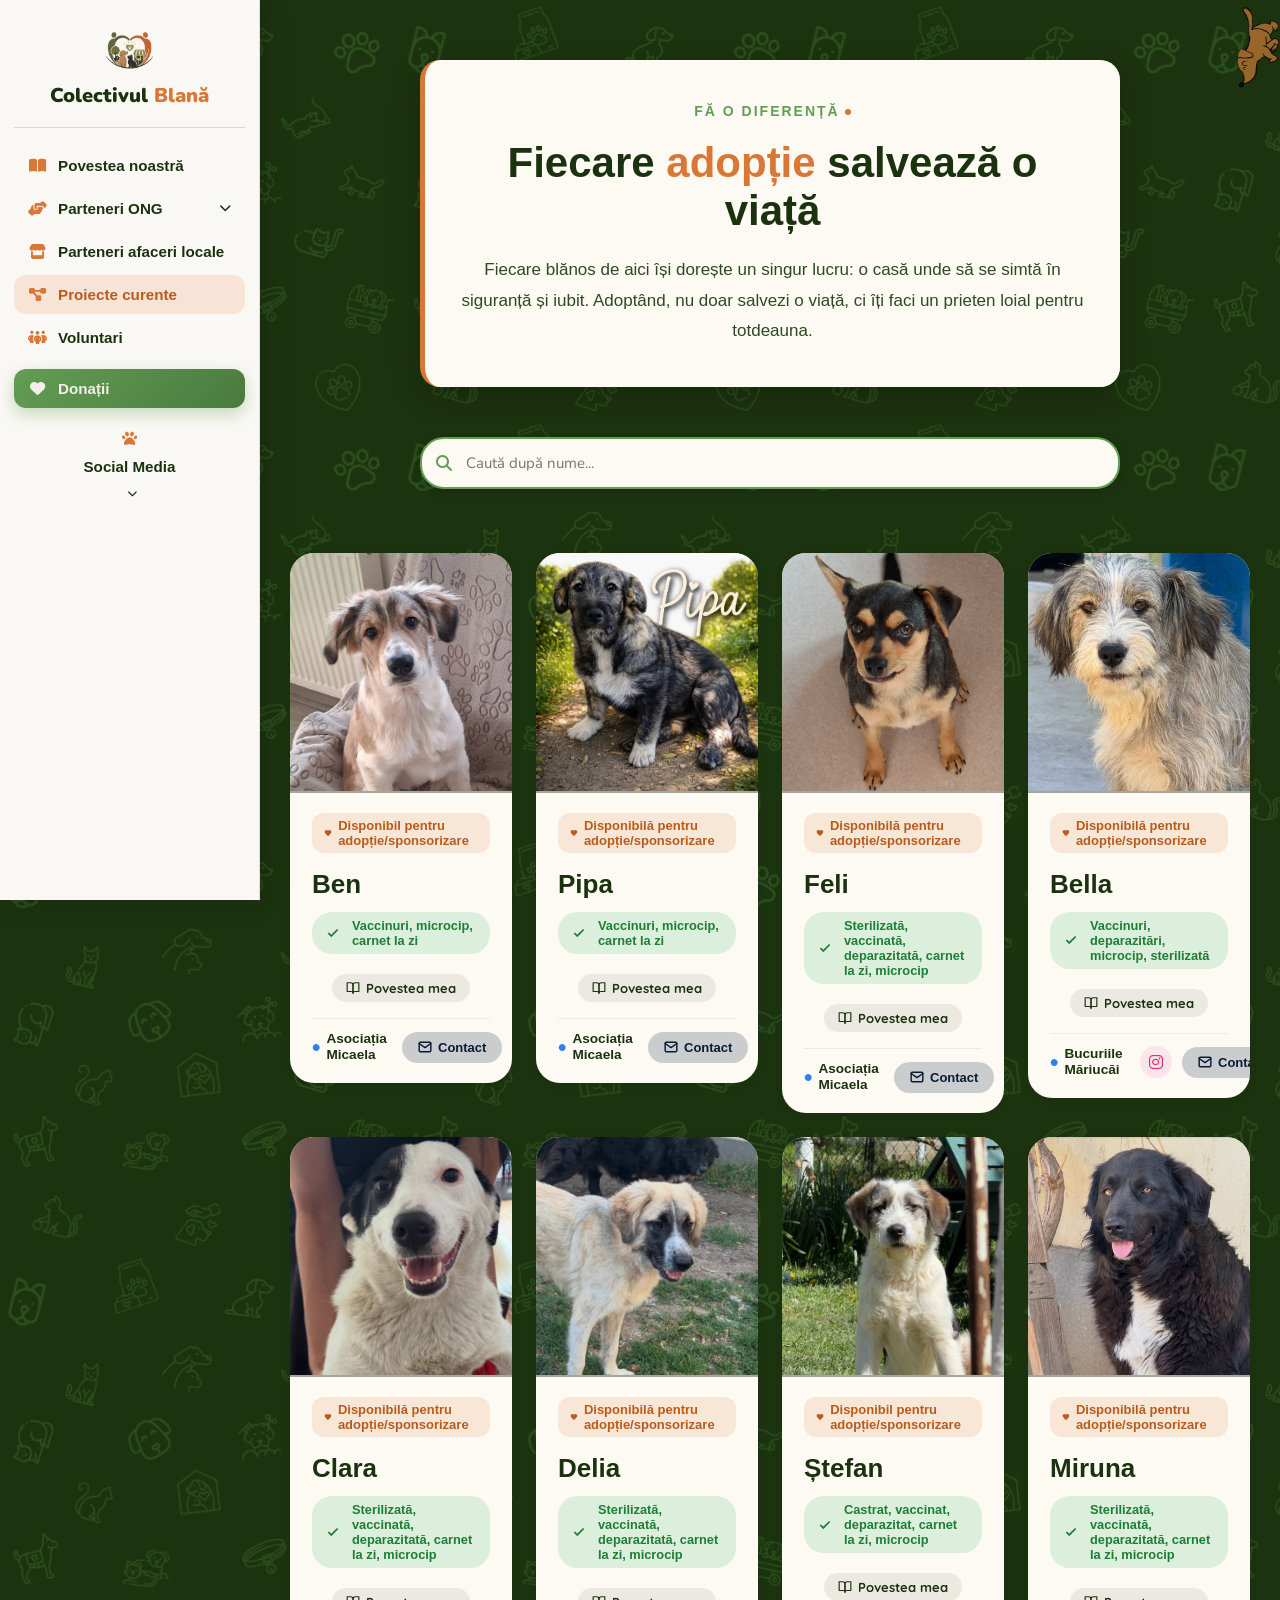
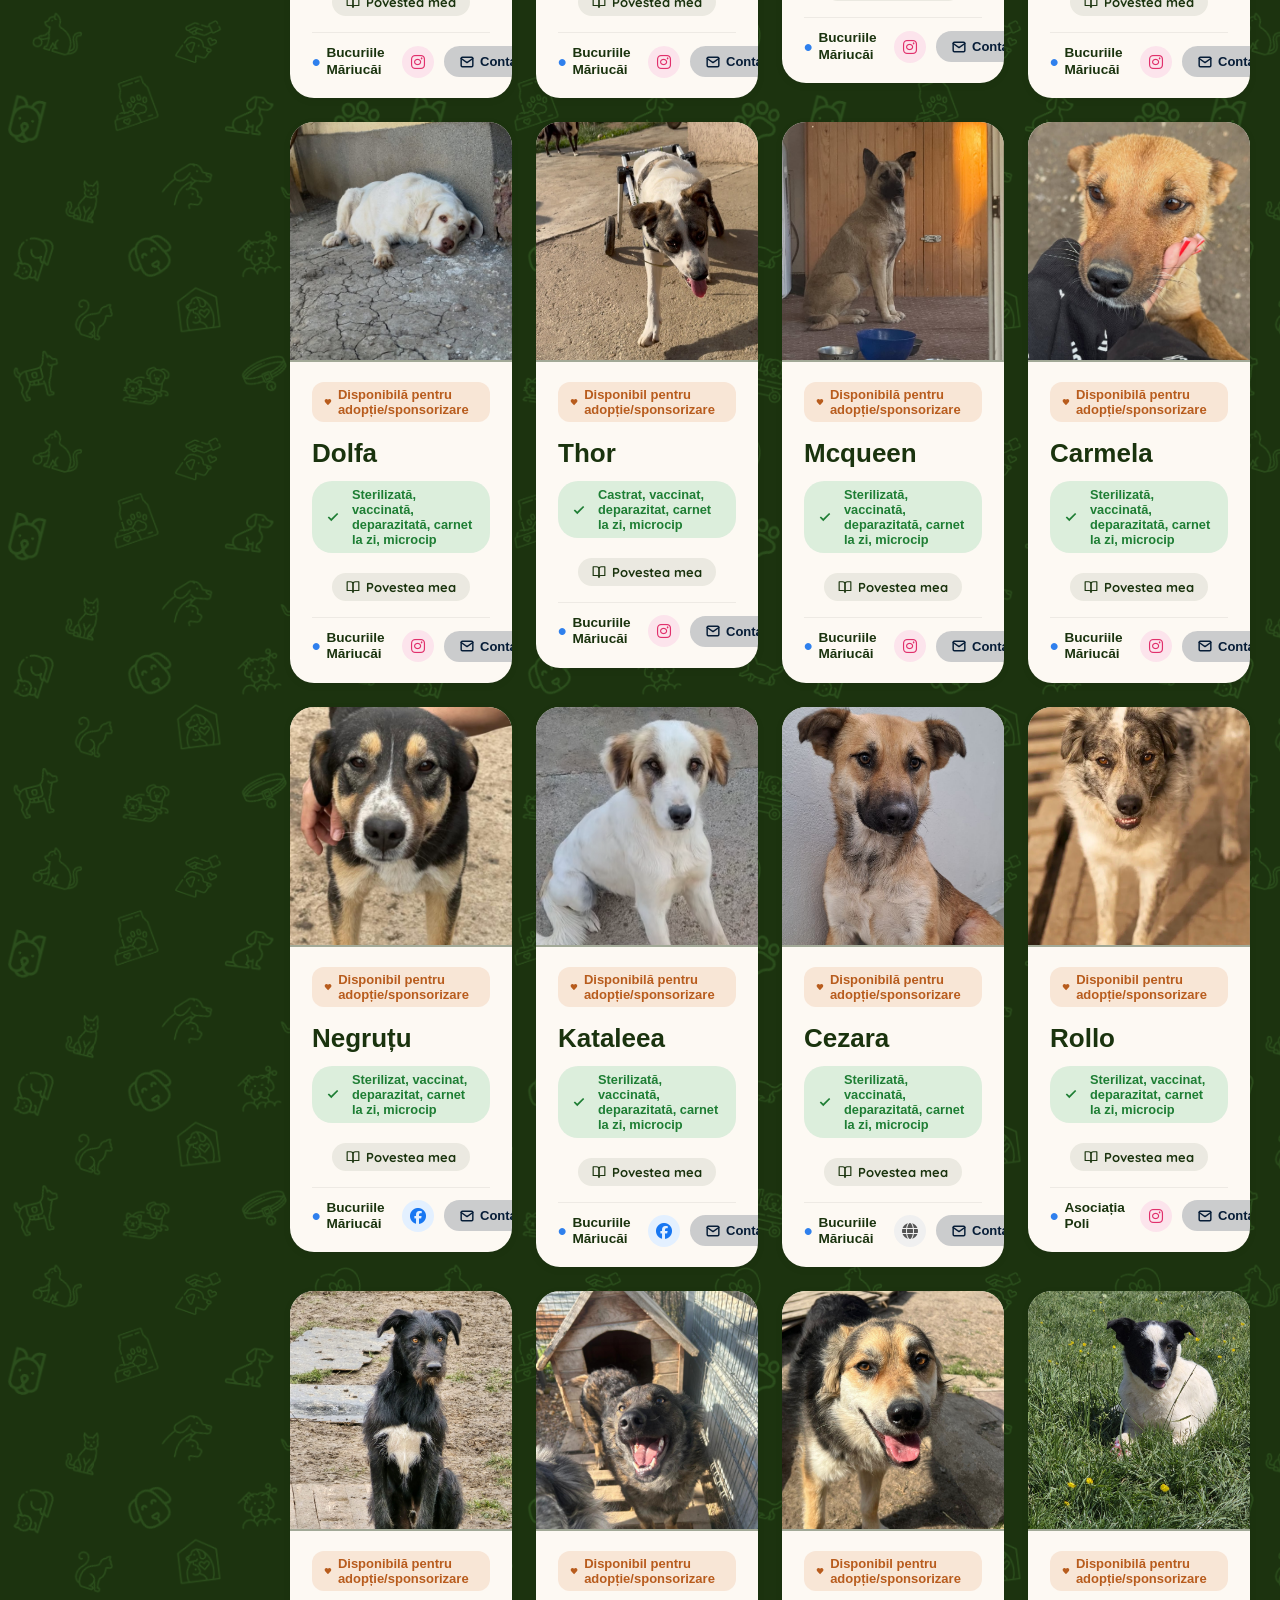
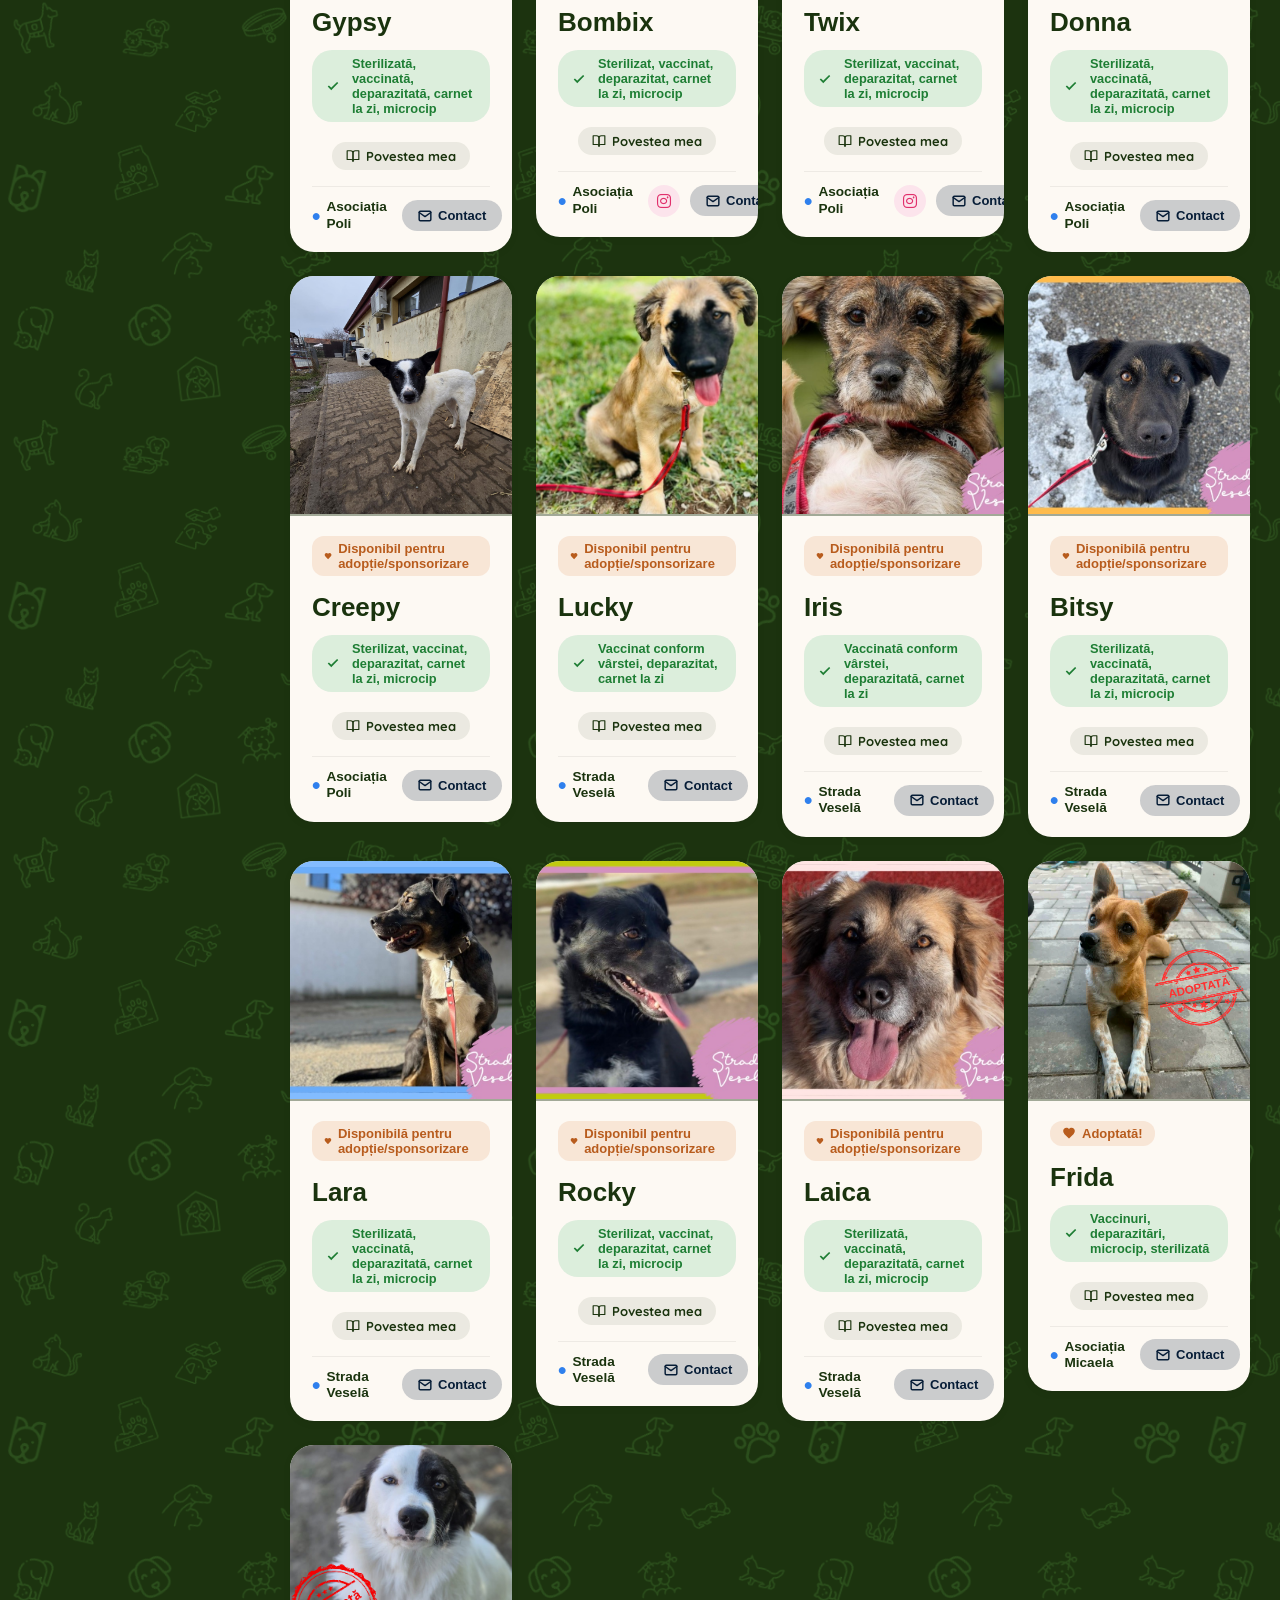
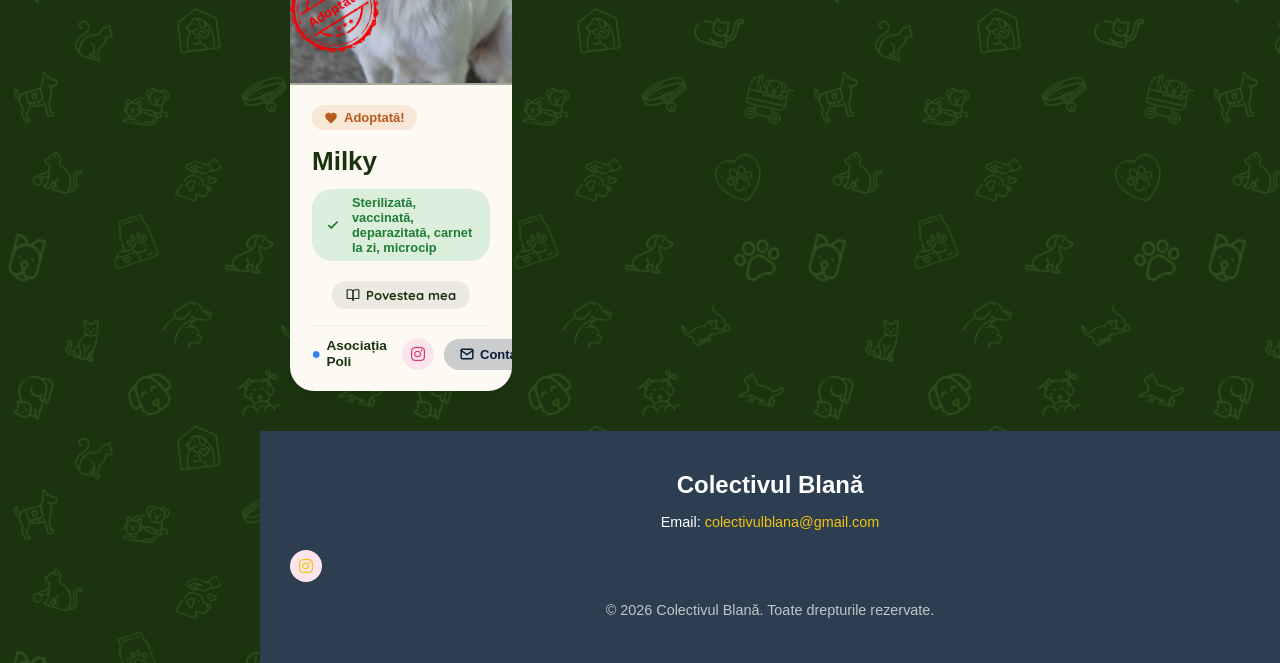
==== commit 72e1af72: "alot" ====
--- a/adoptii.html
+++ b/adoptii.html
@@ -34,36 +34,40 @@
         </div>
     </div>
 
-<header class="navbar">
-    <img src="Imagini/logocolectiv.png" alt="Logo Colectiv" class="logo-img">
-    <span class="logo-text">Colectivul <span class="accent">Blană</span></span>
-
-    <button class="hamburger" id="hamburger" aria-label="Meniu">
+<div class="sidebar-backdrop" id="sidebarBackdrop"></div>
+
+<header class="navbar" id="sidebar">
+    <button class="hamburger" id="hamburger" aria-label="Meniu" aria-expanded="false">
         <span></span>
         <span></span>
         <span></span>
     </button>
+
+    <a href="index.html" class="sidebar-brand">
+        <img src="Imagini/logocolectiv.png" alt="Logo Colectiv" class="logo-img">
+        <span class="logo-text">Colectivul <span class="accent">Blană</span></span>
+    </a>
+
     <ul class="nav-links">
-        <li><a href="index.html#povestea-noastra">Povestea noastră</a></li>
+        <li><a href="index.html#povestea-noastra"><i class="fas fa-book-open nav-ico"></i> Povestea noastră</a></li>
         <li class="dropdown">
-            <a href="parteneri-ong.html" class="dropdown-toggle">Parteneri ONG <i class="fas fa-chevron-down arrow"></i></a>
+            <a href="parteneri-ong.html" class="dropdown-toggle"><i class="fas fa-handshake-angle nav-ico"></i> Parteneri ONG <i class="fas fa-chevron-down arrow"></i></a>
             <ul class="dropdown-menu">
                 <li><a href="parteneri-ong.html">Listă Parteneri ONG</a></li>
                 <li><a href="adoptii.html">Adopții</a></li>
                 <li><a href="super-seniori.html">#SuperSeniori</a></li>
             </ul>
         </li>
-        <li><a href="parteneri-afaceri.html">Parteneri afaceri locale</a></li>
-        <li><a href="proiecte.html">Proiecte curente</a></li>
-        <li><a href="voluntari.html" class="active">Voluntari</a></li>
-        <li><a href="donatii.html" class="btn-donatie">Donații</a></li>
+        <li><a href="parteneri-afaceri.html"><i class="fas fa-store nav-ico"></i> Parteneri afaceri locale</a></li>
+        <li><a href="proiecte.html" class="active"><i class="fas fa-diagram-project nav-ico"></i> Proiecte curente</a></li>
+        <li><a href="voluntari.html"><i class="fas fa-people-group nav-ico"></i> Voluntari</a></li>
+        <li><a href="donatii.html" class="btn-donatie"><i class="fas fa-heart nav-ico"></i> Donații</a></li>
         <li class="dropdown">
             <a href="#" class="dropdown-toggle social-toggle">
-                <i class="fas fa-paw"></i>
-                <span>Social Media <i class="fas fa-chevron-down arrow"></i></span>
+                <i class="fas fa-paw nav-ico"></i> Social Media <i class="fas fa-chevron-down arrow"></i>
             </a>
             <ul class="dropdown-menu">
-                <li><a href="https://www.facebook.com/profile.php?id=61592443156840" target="_blank" rel="noopener noreferrer"><i class="fab fa-facebook-f"></i> Facebook</a></li>
+                <li><a href="https://www.facebook.com/profile.php?id=61593568241003" target="_blank" rel="noopener noreferrer"><i class="fab fa-facebook-f"></i> Facebook</a></li>
                 <li><a href="https://www.tiktok.com/@colectivulblana" target="_blank" rel="noopener noreferrer"><i class="fab fa-tiktok"></i> TikTok</a></li>
                 <li><a href="https://www.instagram.com/colectivulblana/" target="_blank" rel="noopener noreferrer"><i class="fab fa-instagram"></i> Instagram</a></li>
             </ul>
@@ -1514,6 +1518,36 @@
     navLinks.classList.toggle('open');
 });
 </script>
-
+<script>
+(function () {
+    var sidebar = document.getElementById('sidebar');
+    var hamburger = document.getElementById('hamburger');
+    var backdrop = document.getElementById('sidebarBackdrop');
+
+    function setOpen(open) {
+        sidebar.classList.toggle('open', open);
+        backdrop.classList.toggle('show', open);
+        hamburger.setAttribute('aria-expanded', open ? 'true' : 'false');
+        document.body.style.overflow = open ? 'hidden' : '';
+    }
+
+    hamburger.addEventListener('click', function () { setOpen(!sidebar.classList.contains('open')); });
+    backdrop.addEventListener('click', function () { setOpen(false); });
+
+    sidebar.querySelectorAll('.dropdown-toggle').forEach(function (toggle) {
+        toggle.addEventListener('click', function (e) {
+            e.preventDefault();
+            toggle.parentElement.classList.toggle('open');
+        });
+    });
+
+    sidebar.querySelectorAll('.dropdown-menu a, .nav-links > li:not(.dropdown) > a').forEach(function (a) {
+        a.addEventListener('click', function () { setOpen(false); });
+    });
+
+    var active = sidebar.querySelector('.dropdown-menu a.active');
+    if (active) active.closest('.dropdown').classList.add('open');
+})();
+</script>
 </body>
 </html>
--- a/style.css
+++ b/style.css
@@ -39,57 +39,58 @@
 
 
 /* ============================================================
-   NAVBAR
+   MENIU LATERAL
    ============================================================ */
+:root { --sidebar-w: 260px; }
+
+body { padding-left: var(--sidebar-w); }
+
 .navbar {
-    display: flex;
-    justify-content: space-between;
-    align-items: center;
-    width: 92%;
-    max-width: 1250px;
-    margin: 20px auto 0 auto;
-    padding: 12px 40px;
-    border-radius: 50px;
-    
-    background-color: #FDF9F3; 
-    background-image: 
-        linear-gradient(rgba(255, 255, 255, 0.45), rgba(255, 255, 255, 0.75)), 
+    position: fixed;
+    top: 0; left: 0; bottom: 0;
+    width: var(--sidebar-w);
+    display: flex;
+    flex-direction: column;
+    gap: 18px;
+    padding: 24px 14px 20px;
+
+    background-color: #faf8f5;
+    background-image:
+        linear-gradient(rgba(238, 237, 236, 0.2), rgba(212, 211, 207, 0.2)),
         url("https://www.transparenttextures.com/patterns/cream-paper.png");
     background-blend-mode: color-burn, normal;
-    
-    border: 1px solid rgba(255, 255, 255, 0.5);
-    box-shadow: 0 12px 30px rgba(0, 0, 0, 0.3);
-    position: sticky;
-    top: 20px;
-    z-index: 1050;
-    gap: 20px;
-}
-
-.nav-links {
-    list-style: none;
-    display: flex;
-    flex-direction: row;
-    align-items: center;
-    justify-content: flex-end;
-    gap: 25px;
-    flex-grow: 0;
+
+    border-right: 1px solid rgba(26, 51, 14, 0.12);
+    box-shadow: 4px 0 24px rgba(0, 0, 0, 0.18);
+    overflow-y: auto;
+    z-index: 1000;
+    scrollbar-width: thin;
+    scrollbar-color: rgba(26, 51, 14, 0.25) transparent;
+}
+
+/* Logo */
+.sidebar-brand {
+    display: flex;
+    flex-direction: column;
+    align-items: center;
+    gap: 10px;
+    text-decoration: none;
+    padding: 6px 0 18px;
+    border-bottom: 1px solid rgba(26, 51, 14, 0.15);
 }
 
 .logo-img {
-    height: 45px;
-    width: auto;
+    width: 72px;
+    height: auto;
     object-fit: contain;
-    transition: transform 0.3s ease;
 }
 
 span.logo-text {
     font-family: 'Nunito', sans-serif;
-    font-size: 26px;
+    font-size: 1.25rem;
     font-weight: 900;
     color: #1A330E;
-    letter-spacing: 0.1px;
-    display: inline-block;
-    vertical-align: middle;
+    text-align: center;
 }
 
 span.logo-text .accent {
@@ -98,38 +99,39 @@
     font-weight: 900;
 }
 
+/* Linkuri */
+.nav-links {
+    list-style: none;
+    display: flex;
+    flex-direction: column;
+    gap: 4px;
+}
+
 .nav-links a {
-    white-space: nowrap;
-    display: inline-flex;
-    align-items: center;
+    display: flex;
+    align-items: center;
+    gap: 12px;
+    padding: 11px 14px;
+    border-radius: 12px;
+    color: #1A330E;
+    font-size: 0.95rem;
+    font-weight: 600;
     text-decoration: none;
-    color: #1A330E;
-    font-weight: 600;
-    font-size: 15px;
-    letter-spacing: 0.3px;
-    transition: color 0.3s ease;
-}
-
-.nav-links a:hover {
-    color: #629E53;
-}
-
-.btn-donatie {
+    transition: background 0.2s ease, color 0.2s ease;
+}
+
+.nav-links a:hover { background: rgba(26, 51, 14, 0.08); color: #629E53; }
+.nav-links a.active { background: rgba(232, 118, 60, 0.16); color: #b85c1d; }
+.nav-ico { width: 18px; text-align: center; color: #D97736; flex-shrink: 0; }
+
+.nav-links a.btn-donatie {
     background: linear-gradient(135deg, #629E53 0%, #4A7A3E 100%);
-    color: #F5EFEB !important;
-    padding: 10px 22px;
-    border-radius: 25px;
-    border: none;
-    box-shadow: 0 4px 15px rgba(98, 158, 83, 0.3);
-    transition: all 0.3s cubic-bezier(0.175, 0.885, 0.32, 1.275);
-    font-weight: 700;
-}
-
-.btn-donatie:hover {
-    transform: translateY(-2px) scale(1.03);
-    box-shadow: 0 6px 25px rgba(98, 158, 83, 0.5);
-    background: linear-gradient(135deg, #1A330E 0%, #629E53 100%);
-}
+    color: #F5EFEB;
+    margin: 8px 0;
+    box-shadow: 0 6px 16px rgba(98, 158, 83, 0.35);
+}
+.nav-links a.btn-donatie .nav-ico { color: #F5EFEB; }
+.nav-links a.btn-donatie:hover { background: linear-gradient(135deg, #1A330E 0%, #629E53 100%); color: #fff; }
 
 .btn-instagram {
     font-size: 22px;
@@ -139,72 +141,92 @@
     transition: color 0.3s ease, transform 0.3s ease;
     padding: 5px;
 }
-
-.btn-instagram:hover {
-    color: #629E53;
-    transform: scale(1.15);
-}
-
-
-/* ============================================================
-   DROPDOWN
-   ============================================================ */
-.dropdown,
-li.dropdown {
-    position: relative;
-}
+.btn-instagram:hover { color: #629E53; transform: scale(1.15); }
+
+/* Submeniuri (acordeon, se deschid prin click) */
+.dropdown-toggle .arrow {
+    margin-left: auto;
+    font-size: 0.75rem;
+    transition: transform 0.25s ease;
+}
+.dropdown.open > .dropdown-toggle .arrow { transform: rotate(180deg); }
 
 .dropdown-menu {
-    position: absolute;
-    top: 100%;
-    left: 0;
-    background-color: #F5EFEB;
-    min-width: 220px;
+    display: none;
     list-style: none;
-    padding: 10px 0;
-    border-radius: 12px;
-    box-shadow: 0 8px 25px rgba(0, 0, 0, 0.15);
-    margin-top: 10px;
-    opacity: 0;
-    visibility: hidden;
-    transform: translateY(-10px);
-    transition: opacity 0.3s ease, transform 0.3s ease, visibility 0.3s;
-}
-
-.dropdown:hover .dropdown-menu {
-    opacity: 1;
-    visibility: visible;
-    transform: translateY(0);
-}
-
-.dropdown-menu li a {
-    display: block;
-    padding: 10px 20px;
-    color: #1A330E;
-    font-weight: 500;
-    font-size: 15px;
-    text-decoration: none;
-    background: transparent;
-}
-
-.dropdown-menu li a:hover {
-    background-color: #EFEAE4;
-    color: #629E53;
-}
-
-.dropdown-toggle .arrow {
-    font-size: 10px;
-    margin-left: 5px;
-    display: inline-block;
-    color: #1A330E;
-    transition: transform 0.4s ease;
-}
-
-.dropdown:hover .dropdown-toggle .arrow {
-    transform: rotate(180deg);
-}
-
-
+    margin: 4px 0 6px 20px;
+    padding: 4px 0 4px 10px;
+    border-left: 2px solid rgba(217, 119, 54, 0.5);
+}
+.dropdown.open > .dropdown-menu { display: block; }
+.dropdown-menu a { font-size: 0.88rem; font-weight: 500; padding: 8px 12px; }
+.dropdown-menu a i { width: 16px; text-align: center; color: #D97736; }
+
+/* Hamburger + fundal: ascunse pe desktop */
+.hamburger { display: none; }
+.sidebar-backdrop { display: none; }
+
+@media (max-width: 900px) {
+    body { padding-left: 0; }
+
+    .navbar {
+        transform: translateX(-100%);
+        box-shadow: none;
+        transition: transform 0.3s ease, box-shadow 0.3s ease;
+    }
+    .navbar.open {
+        transform: translateX(0);
+        box-shadow: 4px 0 24px rgba(0, 0, 0, 0.35);
+    }
+
+    .hamburger {
+        display: flex;
+        flex-direction: column;
+        justify-content: center;
+        align-items: center;
+        gap: 5px;
+        position: fixed;
+        top: 14px; left: 14px;
+        z-index: 1100;
+        width: 44px; height: 44px;
+        border: 1px solid rgba(26, 51, 14, 0.15);
+        border-radius: 12px;
+        background: #faf8f5;
+        box-shadow: 0 4px 14px rgba(0, 0, 0, 0.25);
+        cursor: pointer;
+        transition: left 0.3s ease, background 0.3s ease;
+    }
+    .hamburger span {
+        display: block;
+        width: 22px; height: 2.5px;
+        background: #1A330E;
+        border-radius: 2px;
+        transition: transform 0.25s ease, opacity 0.25s ease;
+    }
+    .navbar.open .hamburger {
+        left: calc(var(--sidebar-w) - 54px);
+        background: transparent;
+        border-color: transparent;
+        box-shadow: none;
+    }
+    .navbar.open .hamburger span:nth-child(1) { transform: translateY(7.5px) rotate(45deg); }
+    .navbar.open .hamburger span:nth-child(2) { opacity: 0; }
+    .navbar.open .hamburger span:nth-child(3) { transform: translateY(-7.5px) rotate(-45deg); }
+
+    .sidebar-backdrop {
+        display: block;
+        position: fixed;
+        inset: 0;
+        background: rgba(20, 25, 15, 0.55);
+        opacity: 0;
+        pointer-events: none;
+        transition: opacity 0.3s ease;
+        z-index: 999;
+    }
+    .sidebar-backdrop.show { opacity: 1; pointer-events: auto; }
+
+    #content-wrap { padding-top: 68px; }
+}
 /* ============================================================
    SECȚIUNEA DESPRE NOI (index)
    ============================================================ */
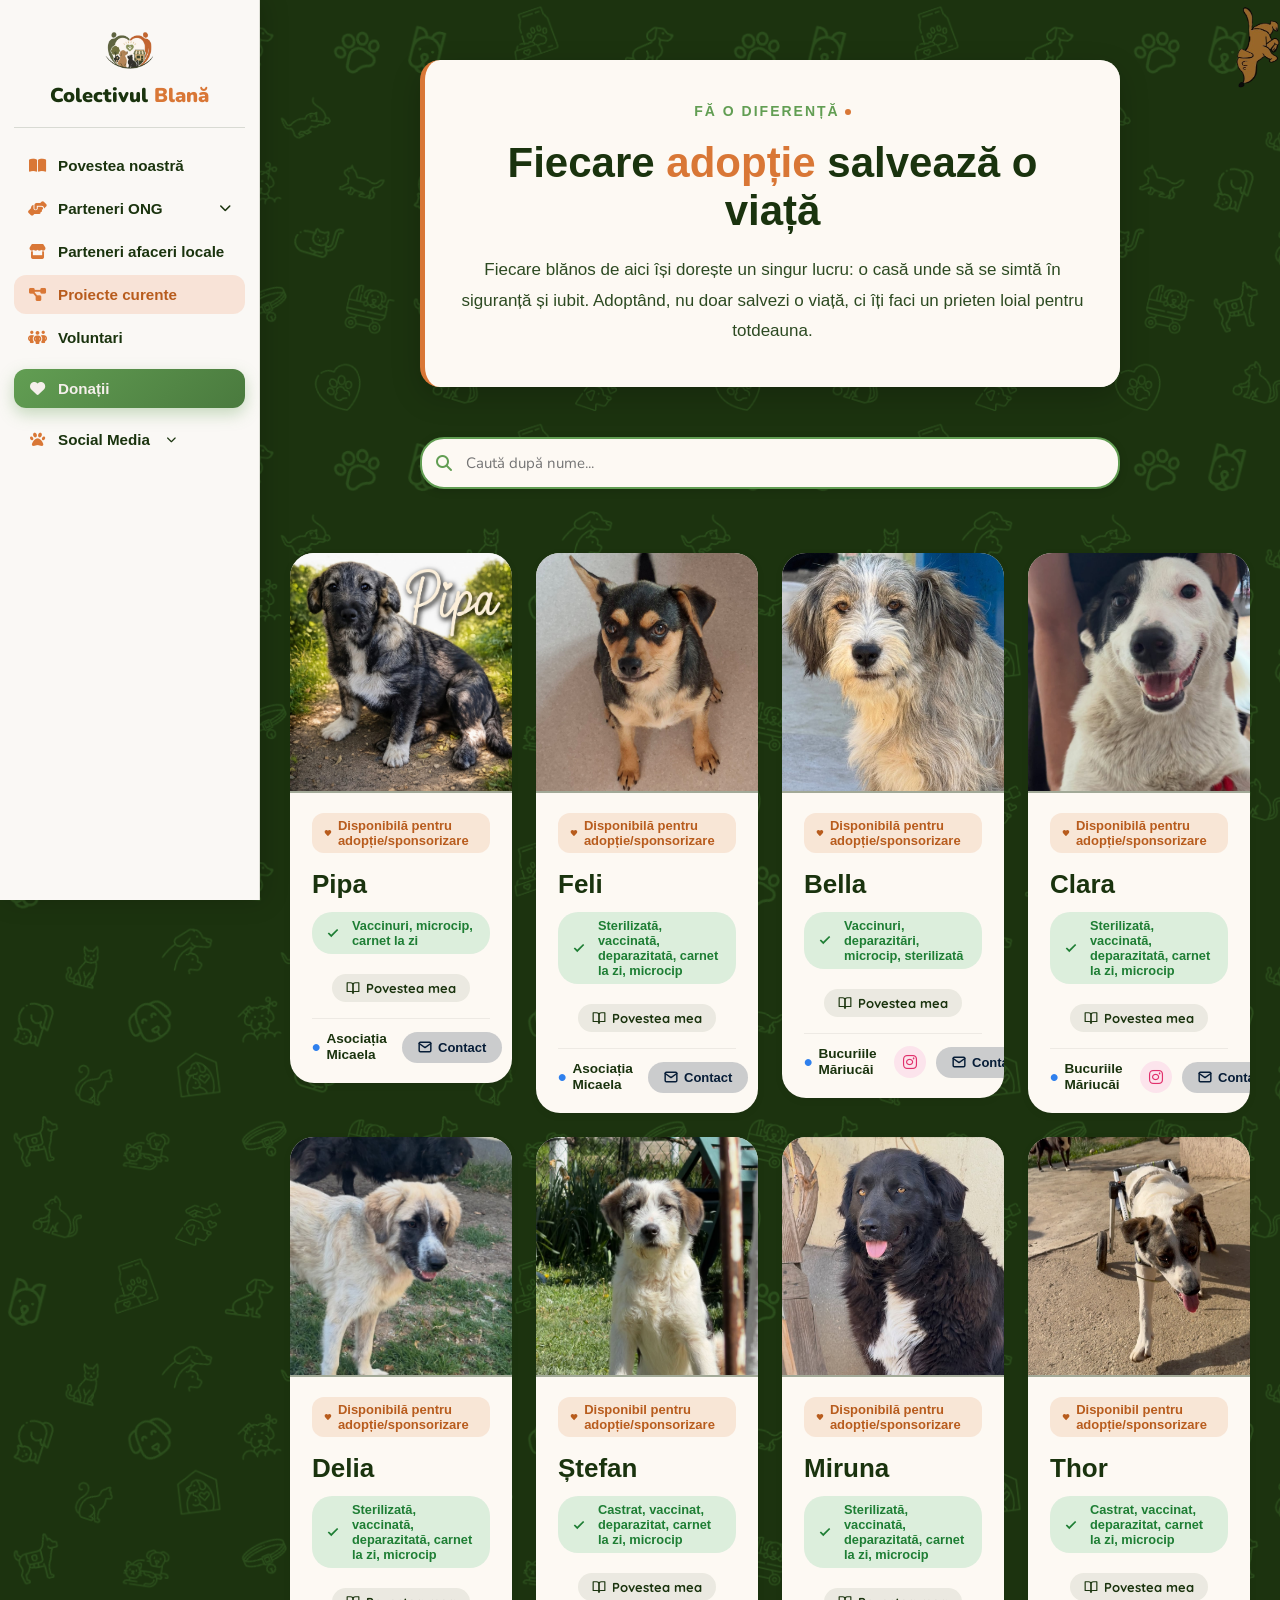
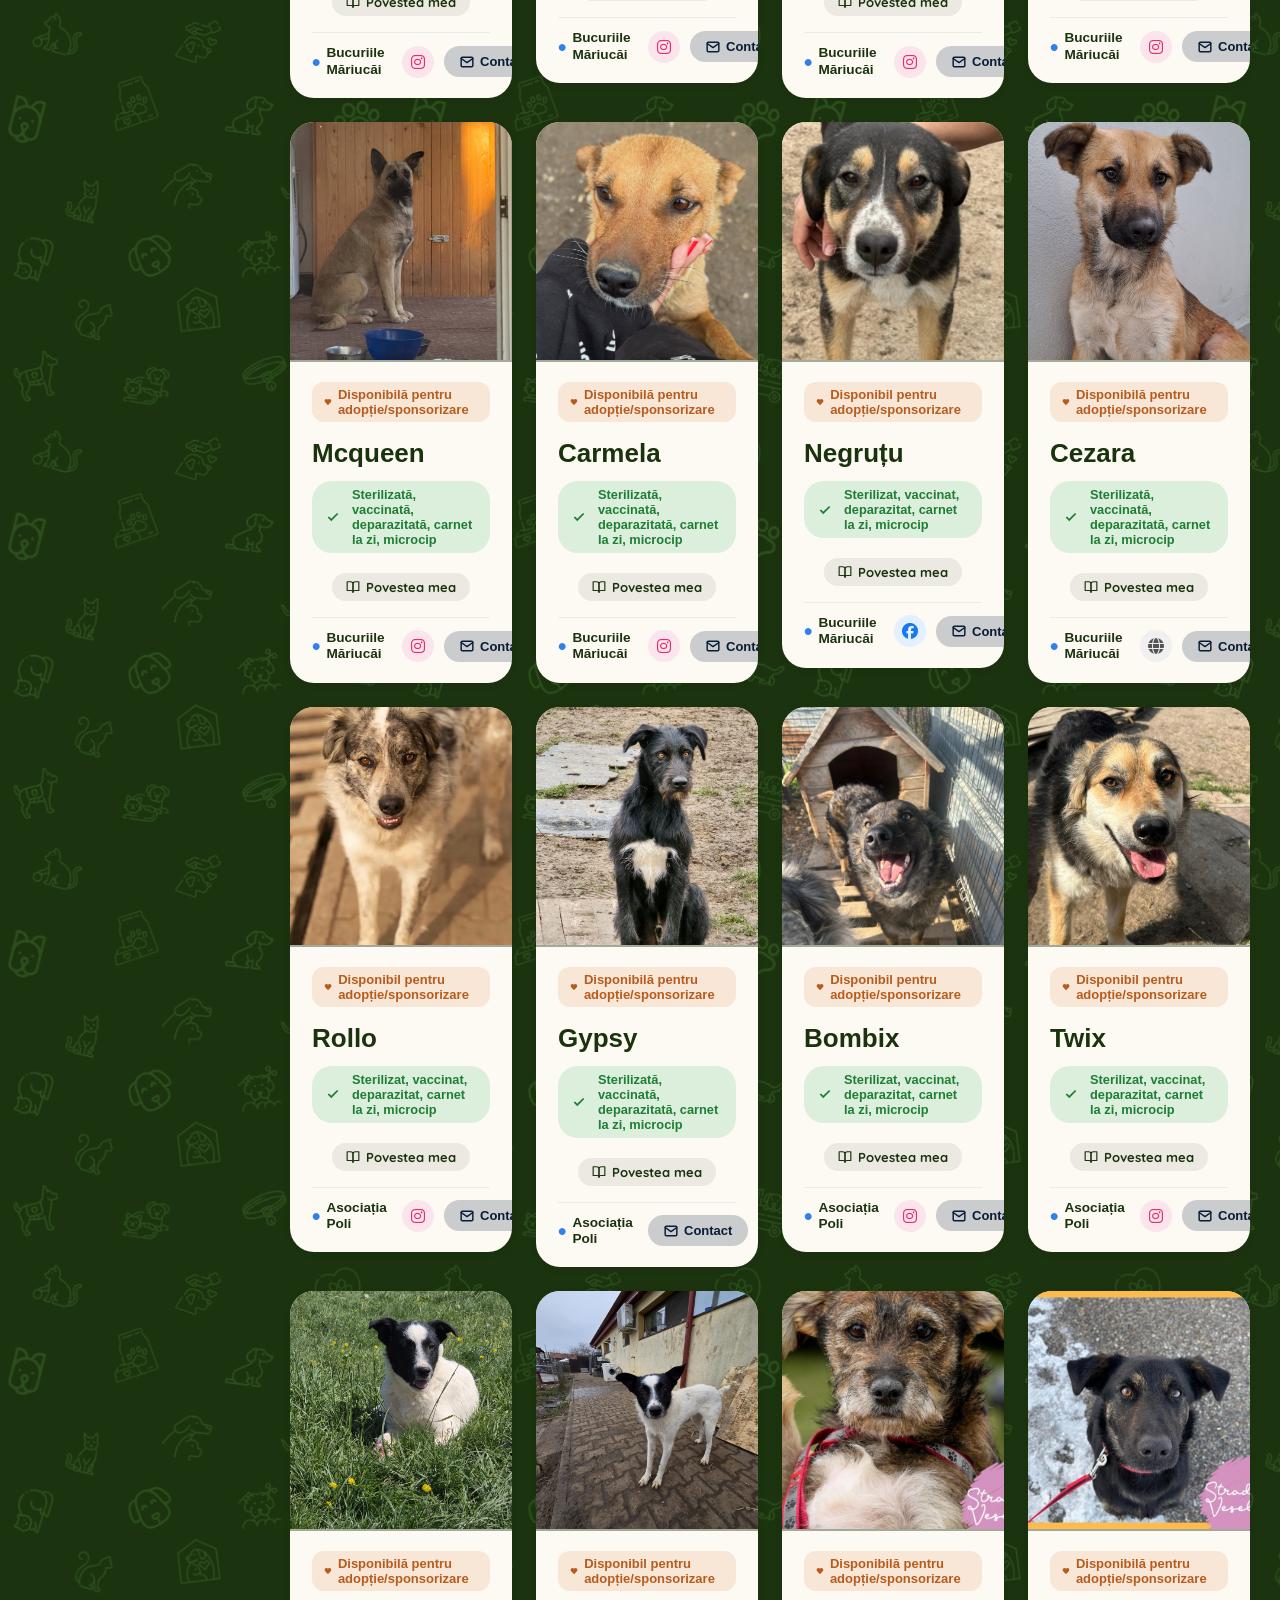
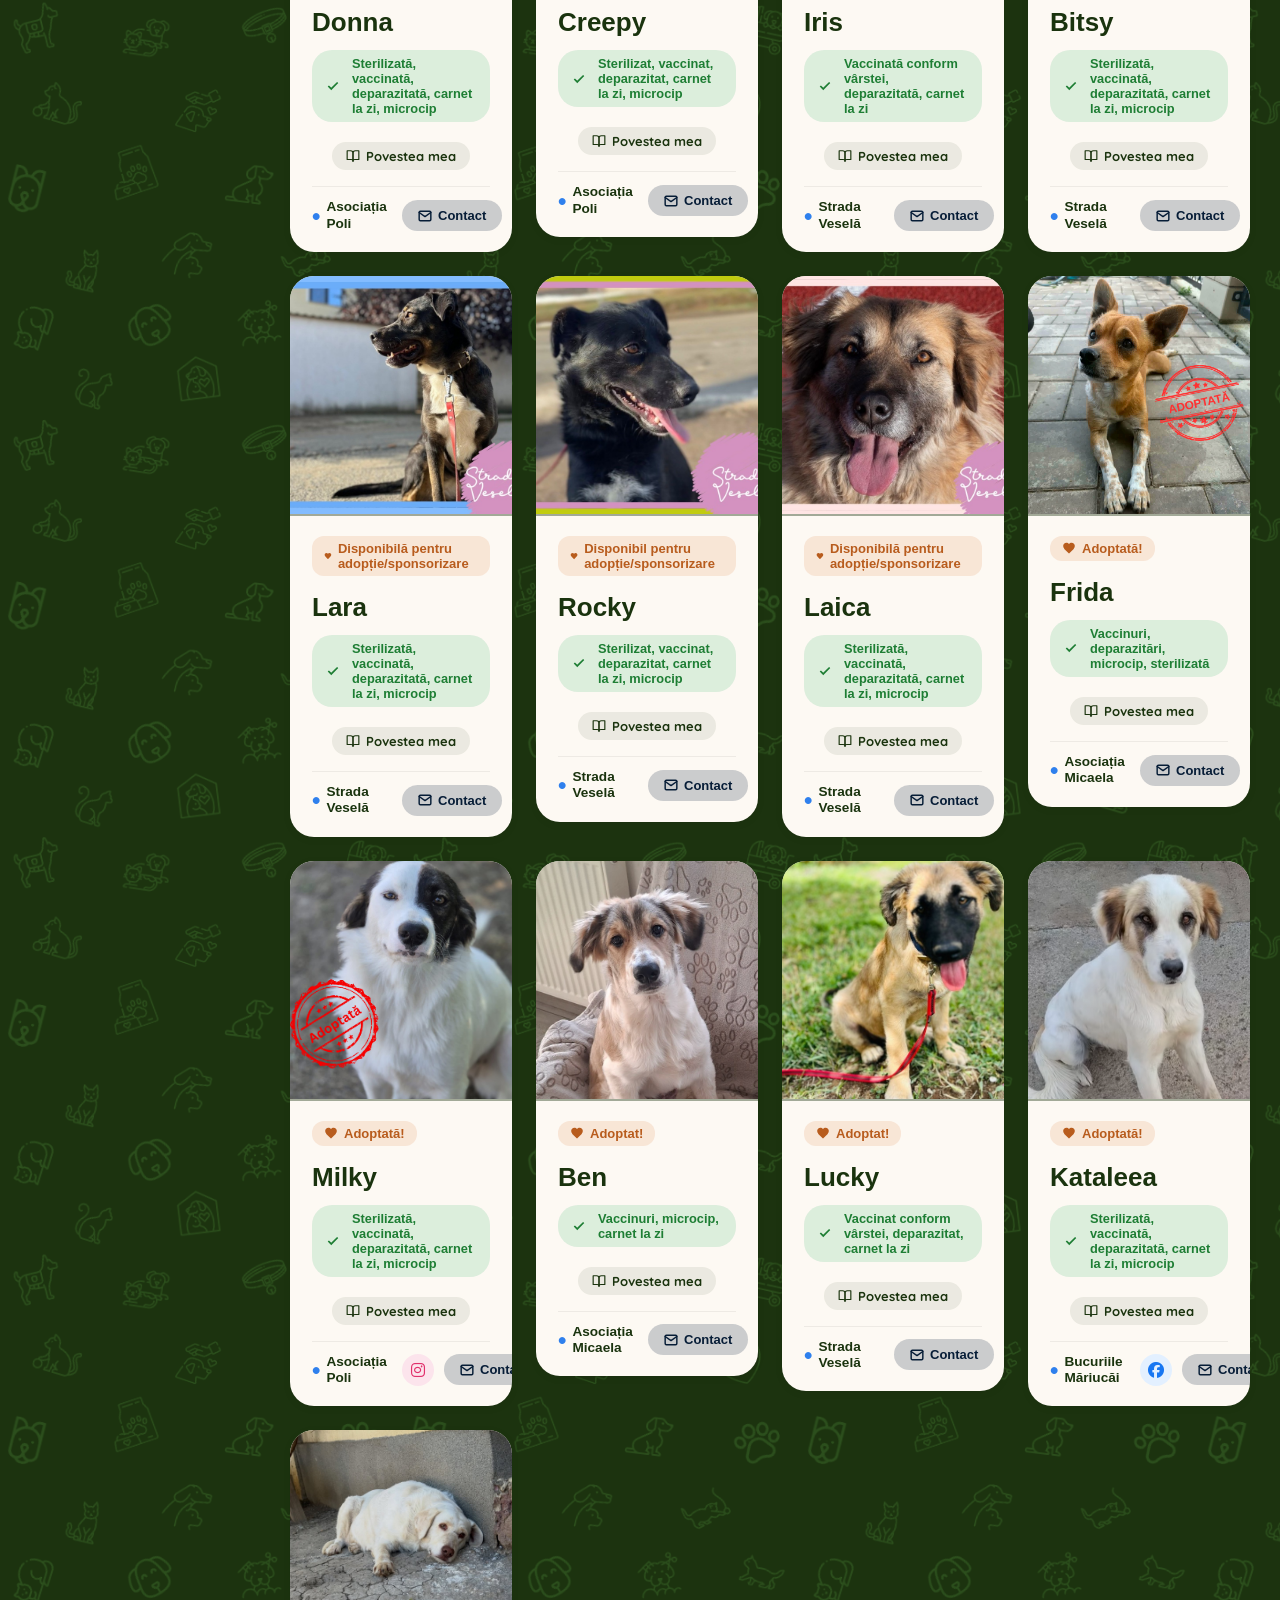
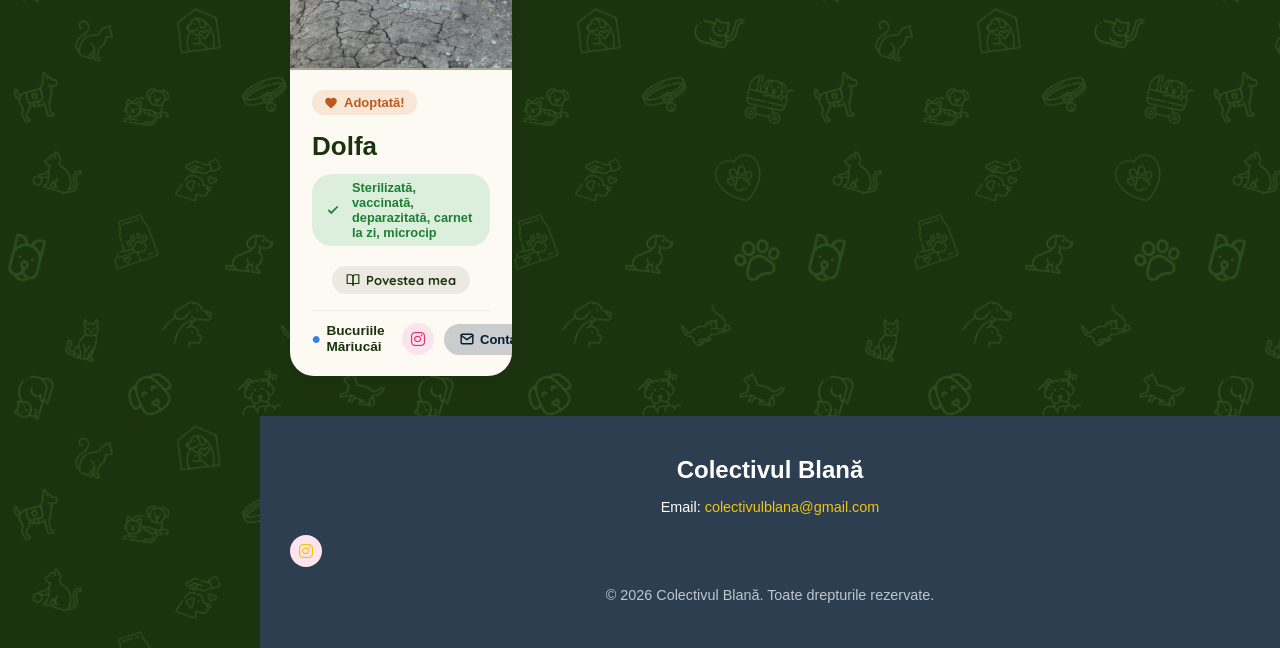
==== commit 98b02acd: "555" ====
--- a/adoptii.html
+++ b/adoptii.html
@@ -4,6 +4,8 @@
     <meta charset="UTF-8">
     <meta name="viewport" content="width=device-width, initial-scale=1.0">
     <title>Adopții - Colectivul Blană</title>
+    <link rel="stylesheet" href="https://cdnjs.cloudflare.com/ajax/libs/font-awesome/6.5.1/css/all.min.css">
+    
     <link rel="icon" type="image/png" href="Imagini/logocolectiv.png">
     <link rel="stylesheet" href="style.css">
     <link rel="stylesheet" href="https://cdnjs.cloudflare.com/ajax/libs/font-awesome/6.5.1/css/all.min.css">
@@ -92,58 +94,7 @@
 </div>
         <div class="container-carduri">
 
-            <!-- Ben -->
-            <div class="card card-flip">
-    <div class="card-inner">
-
-        <!-- FAȚĂ -->
-        <div class="card-front">
-            <div class="card-image-wrapper">
-                <img src="Adoptii/Ben.jpeg" alt="Ben">
-            </div>
-            <div class="card-content">
-                <div class="badge-adoptie">
-            <svg viewBox="0 0 24 24"><path d="M12 21.35l-1.45-1.32C5.4 15.36 2 12.28 2 8.5 2 5.42 4.42 3 7.5 3c1.74 0 3.41.81 4.5 2.09C13.09 3.81 14.76 3 16.5 3 19.58 3 22 5.42 22 8.5c0 3.78-3.4 6.86-8.55 11.54L12 21.35z"/></svg>
-            Disponibil pentru adopție/sponsorizare
-        </div>
-                <h2>Ben</h2>
-                <div class="health-check">
-            <svg viewBox="0 0 24 24" width="14" height="14" fill="none" stroke="currentColor" stroke-width="3">
-                <polyline points="20 6 9 17 4 12"></polyline>
-            </svg>
-            Vaccinuri, microcip, carnet la zi
-        </div>
-                <button class="btn-poveste" onclick="flipCard(this)">
-        <svg viewBox="0 0 24 24"><path d="M2 3h6a4 4 0 0 1 4 4v14a3 3 0 0 0-3-3H2z"></path><path d="M22 3h-6a4 4 0 0 0-4 4v14a3 3 0 0 1 3-3h7z"></path></svg>
-        Povestea mea
-    </button>
-                <div class="footer-info">
-            <div class="asociatie-container">
-                <!-- Logo asociație -->
-                <span class="asociatie-text">Asociația Micaela</span>            </div>
-            
-            <!-- Buton contact standardizat -->
-            <button class="btn-contact-card" onclick="openModal(this)" data-nume="Asociația Micaela" data-email="asociatiamicaelatm@yahoo.com" data-adresa="Timișoara, România">
-                <svg viewBox="0 0 24 24"><path d="M4 4h16c1.1 0 2 .9 2 2v12c0 1.1-.9 2-2 2H4c-1.1 0-2-.9-2-2V6c0-1.1.9-2 2-2z"></path><polyline points="22,6 12,13 2,6"></polyline></svg>
-                Contact
-            </button>
-        </div>
-            </div>
-        </div>
-
-        <!-- SPATE -->
-        <div class="card-back">
-            <p class="bio-text">O familie și pentru mine? Frații mei sunt la ei acasă. Promit să fiu cuminte, să nu vă rod papucii și să vă iubesc toată viața mea. Sunt sănătos tun și am carnet de sănătate la zi. Mă cheamă Ben, am răbdare și sunt foarte prietenos atât cu cățeii cât și cu pisicile. Vreau să ajung pe mâini bune.</p>
-            <div class="card-back-footer">
-                <button class="btn-flip-back" onclick="flipCard(this)">
-                    <svg viewBox="0 0 24 24"><polyline points="15 18 9 12 15 6"></polyline></svg>
-                    Înapoi
-                </button>
-            </div>
-        </div>
-
-    </div>
-</div>
+
 
             <!-- Pipa -->
             <div class="card card-flip">
@@ -477,46 +428,6 @@
     </div>
 </div>
 
-<!-- Dolfa -->
-<div class="card card-flip">
-    <div class="card-inner">
-
-        <!-- FAȚĂ -->
-        <div class="card-front">
-            <div class="card-image-wrapper">
-                <img src="Adoptii/Dolfa.jpg" alt="Dolfa">
-            </div>
-            <div class="card-content">
-                <div class="badge-adoptie"><svg viewBox="0 0 24 24"><path d="M12 21.35l-1.45-1.32C5.4 15.36 2 12.28 2 8.5 2 5.42 4.42 3 7.5 3c1.74 0 3.41.81 4.5 2.09C13.09 3.81 14.76 3 16.5 3 19.58 3 22 5.42 22 8.5c0 3.78-3.4 6.86-8.55 11.54L12 21.35z"/></svg> Disponibilă pentru adopție/sponsorizare</div>
-                <h2>Dolfa</h2>
-                <div class="health-check"><svg viewBox="0 0 24 24" width="14" height="14" fill="none" stroke="currentColor" stroke-width="3"><polyline points="20 6 9 17 4 12"></polyline></svg> Sterilizată, vaccinată, deparazitată, carnet la zi, microcip</div>
-                <button class="btn-poveste" onclick="flipCard(this)">
-        <svg viewBox="0 0 24 24"><path d="M2 3h6a4 4 0 0 1 4 4v14a3 3 0 0 0-3-3H2z"></path><path d="M22 3h-6a4 4 0 0 0-4 4v14a3 3 0 0 1 3-3h7z"></path></svg>
-        Povestea mea
-    </button>
-                <div class="footer-info">
-            <div class="asociatie-container">
-                <span class="asociatie-text">Bucuriile Măriucăi</span>
-                <a href="https://www.instagram.com/p/DZCQfzsCDw7/" target="_blank" class="insta-icon"><i class="fab fa-instagram"></i></a>
-            </div>
-            <button class="btn-contact-card" onclick="openModal(this)" data-nume="Bucuriile Măriucăi" data-telefon="+40 728 790 581" data-email="bucuriilemariucai@gmail.com" data-adresa="Giarmata, Timiș, 307210"><svg viewBox="0 0 24 24"><path d="M4 4h16c1.1 0 2 .9 2 2v12c0 1.1-.9 2-2 2H4c-1.1 0-2-.9-2-2V6c0-1.1.9-2 2-2z"></path><polyline points="22,6 12,13 2,6"></polyline></svg> Contact</button>
-        </div>
-            </div>
-        </div>
-
-        <!-- SPATE -->
-        <div class="card-back">
-            <p class="bio-text">Dolfa poate nu mai este un pui, dar are un suflet uriaș. Plină de iubire, super ascultătoare și mereu pregătită de plimbări, își caută familia care să îi ofere șansa pe care o merită. Nu poți adopta acasă? Adoptă de la distanță! Printr-o donație lunară, ajuți la hrana, îngrijirea și tratamentele unui suflet aflat în adăpost.</p>
-            <div class="card-back-footer">
-                <button class="btn-flip-back" onclick="flipCard(this)">
-                    <svg viewBox="0 0 24 24"><polyline points="15 18 9 12 15 6"></polyline></svg>
-                    Înapoi
-                </button>
-            </div>
-        </div>
-
-    </div>
-</div>
 
 <!-- Thor -->
 <div class="card card-flip">
@@ -671,47 +582,6 @@
         <!-- SPATE -->
         <div class="card-back">
             <p class="bio-text">Negrutu este tot ce îți poți dori într-un câine și încă mai mult. Salvat împreună cu mama și frații săi, acest băiețel de 10 luni este echilibrat, blând, jucăuș și loial. Este foarte cuminte, nu strică lucruri prin casă și are chiar spirit de paznic. Își caută familia alături de care să crească frumos.</p>
-            <div class="card-back-footer">
-                <button class="btn-flip-back" onclick="flipCard(this)">
-                    <svg viewBox="0 0 24 24"><polyline points="15 18 9 12 15 6"></polyline></svg>
-                    Înapoi
-                </button>
-            </div>
-        </div>
-
-    </div>
-</div>
-
-<!-- Kataleea -->
-<div class="card card-flip">
-    <div class="card-inner">
-
-        <!-- FAȚĂ -->
-        <div class="card-front">
-            <div class="card-image-wrapper">
-                <img src="Adoptii/Zana.png" alt="Kataleea">
-            </div>
-            <div class="card-content">
-                <div class="badge-adoptie"><svg viewBox="0 0 24 24"><path d="M12 21.35l-1.45-1.32C5.4 15.36 2 12.28 2 8.5 2 5.42 4.42 3 7.5 3c1.74 0 3.41.81 4.5 2.09C13.09 3.81 14.76 3 16.5 3 19.58 3 22 5.42 22 8.5c0 3.78-3.4 6.86-8.55 11.54L12 21.35z"/></svg> Disponibilă pentru adopție/sponsorizare</div>
-                <h2>Kataleea</h2>
-                <div class="health-check"><svg viewBox="0 0 24 24" width="14" height="14" fill="none" stroke="currentColor" stroke-width="3"><polyline points="20 6 9 17 4 12"></polyline></svg> Sterilizată, vaccinată, deparazitată, carnet la zi, microcip</div>
-                <button class="btn-poveste" onclick="flipCard(this)">
-        <svg viewBox="0 0 24 24"><path d="M2 3h6a4 4 0 0 1 4 4v14a3 3 0 0 0-3-3H2z"></path><path d="M22 3h-6a4 4 0 0 0-4 4v14a3 3 0 0 1 3-3h7z"></path></svg>
-        Povestea mea
-    </button>
-                <div class="footer-info">
-            <div class="asociatie-container">
-                <span class="asociatie-text">Bucuriile Măriucăi</span>
-                <a href="https://www.facebook.com/reel/1303506811844025" target="_blank" class="social-link fb-icon"><i class="fab fa-facebook"></i></a>
-            </div>
-            <button class="btn-contact-card" onclick="openModal(this)" data-nume="Bucuriile Măriucăi" data-telefon="+40 728 790 581" data-email="bucuriilemariucai@gmail.com" data-adresa="Giarmata, Timiș, 307210"><svg viewBox="0 0 24 24"><path d="M4 4h16c1.1 0 2 .9 2 2v12c0 1.1-.9 2-2 2H4c-1.1 0-2-.9-2-2V6c0-1.1.9-2 2-2z"></path><polyline points="22,6 12,13 2,6"></polyline></svg> Contact</button>
-        </div>
-            </div>
-        </div>
-
-        <!-- SPATE -->
-        <div class="card-back">
-            <p class="bio-text">Kataleea este o cățelușă tânără, cu ochi de căprioară, salvată împreună cu cei 5 pui ai săi (care între timp și-au găsit deja familii). Este o fire extrem de cuminte și blajină, care nu roade și nu strică lucrurile. O companie minunată care merită din plin șansa la un cămin iubitor.</p>
             <div class="card-back-footer">
                 <button class="btn-flip-back" onclick="flipCard(this)">
                     <svg viewBox="0 0 24 24"><polyline points="15 18 9 12 15 6"></polyline></svg>
@@ -1020,43 +890,7 @@
  
 <!-- Șablon pentru Strada Veselă -->
 
-<!-- Lucky -->
-<div class="card card-flip">
-    <div class="card-inner">
-
-        <!-- FAȚĂ -->
-        <div class="card-front">
-            <div class="card-image-wrapper">
-                <img src="Adoptii/Lucky.jpeg" alt="Lucky">
-            </div>
-            <div class="card-content">
-                <div class="badge-adoptie"><svg viewBox="0 0 24 24"><path d="M12 21.35l-1.45-1.32C5.4 15.36 2 12.28 2 8.5 2 5.42 4.42 3 7.5 3c1.74 0 3.41.81 4.5 2.09C13.09 3.81 14.76 3 16.5 3 19.58 3 22 5.42 22 8.5c0 3.78-3.4 6.86-8.55 11.54L12 21.35z"/></svg> Disponibil pentru adopție/sponsorizare</div>
-                <h2>Lucky</h2>
-                <div class="health-check"><svg viewBox="0 0 24 24" width="14" height="14" fill="none" stroke="currentColor" stroke-width="3"><polyline points="20 6 9 17 4 12"></polyline></svg> Vaccinat conform vârstei, deparazitat, carnet la zi</div>
-                <button class="btn-poveste" onclick="flipCard(this)">
-        <svg viewBox="0 0 24 24"><path d="M2 3h6a4 4 0 0 1 4 4v14a3 3 0 0 0-3-3H2z"></path><path d="M22 3h-6a4 4 0 0 0-4 4v14a3 3 0 0 1 3-3h7z"></path></svg>
-        Povestea mea
-    </button>
-                <div class="footer-info">
-            <div class="asociatie-container"><span class="asociatie-text">Strada Veselă</span></div>
-            <button class="btn-contact-card" onclick="openModal(this)" data-nume="Strada Veselă" data-telefon="0723 393 031" data-email="" data-adresa="Strada Alexandru Mocioni nr. 3, Giarmata, Timiș"><svg viewBox="0 0 24 24"><path d="M4 4h16c1.1 0 2 .9 2 2v12c0 1.1-.9 2-2 2H4c-1.1 0-2-.9-2-2V6c0-1.1.9-2 2-2z"></path><polyline points="22,6 12,13 2,6"></polyline></svg> Contact</button>
-        </div>
-            </div>
-        </div>
-
-        <!-- SPATE -->
-        <div class="card-back">
-            <p class="bio-text">Se pregătește să devină un câine de talie medie-mare. Este calm, drăguț și visător. Dorește o familie bună, în care se va adapta ușor la: casă, pe canapea, în mașină... cam peste tot.</p>
-            <div class="card-back-footer">
-                <button class="btn-flip-back" onclick="flipCard(this)">
-                    <svg viewBox="0 0 24 24"><polyline points="15 18 9 12 15 6"></polyline></svg>
-                    Înapoi
-                </button>
-            </div>
-        </div>
-
-    </div>
-</div>
+
 
 <!-- Iris -->
 <div class="card card-flip">
@@ -1337,8 +1171,178 @@
     </div>
 </div>
 
-
-
+            <!-- Ben -->
+            <div class="card card-flip">
+    <div class="card-inner">
+
+        <!-- FAȚĂ -->
+        <div class="card-front">
+            <div class="card-image-wrapper">
+                <img src="Adoptii/Ben.jpeg" alt="Ben">
+            </div>
+            <div class="card-content">
+                <div class="badge-adoptie">
+            <svg viewBox="0 0 24 24"><path d="M12 21.35l-1.45-1.32C5.4 15.36 2 12.28 2 8.5 2 5.42 4.42 3 7.5 3c1.74 0 3.41.81 4.5 2.09C13.09 3.81 14.76 3 16.5 3 19.58 3 22 5.42 22 8.5c0 3.78-3.4 6.86-8.55 11.54L12 21.35z"/></svg>
+            Adoptat!
+        </div>
+                <h2>Ben</h2>
+                <div class="health-check">
+            <svg viewBox="0 0 24 24" width="14" height="14" fill="none" stroke="currentColor" stroke-width="3">
+                <polyline points="20 6 9 17 4 12"></polyline>
+            </svg>
+            Vaccinuri, microcip, carnet la zi
+        </div>
+                <button class="btn-poveste" onclick="flipCard(this)">
+        <svg viewBox="0 0 24 24"><path d="M2 3h6a4 4 0 0 1 4 4v14a3 3 0 0 0-3-3H2z"></path><path d="M22 3h-6a4 4 0 0 0-4 4v14a3 3 0 0 1 3-3h7z"></path></svg>
+        Povestea mea
+    </button>
+                <div class="footer-info">
+            <div class="asociatie-container">
+                <!-- Logo asociație -->
+                <span class="asociatie-text">Asociația Micaela</span>            </div>
+            
+            <!-- Buton contact standardizat -->
+            <button class="btn-contact-card" onclick="openModal(this)" data-nume="Asociația Micaela" data-email="asociatiamicaelatm@yahoo.com" data-adresa="Timișoara, România">
+                <svg viewBox="0 0 24 24"><path d="M4 4h16c1.1 0 2 .9 2 2v12c0 1.1-.9 2-2 2H4c-1.1 0-2-.9-2-2V6c0-1.1.9-2 2-2z"></path><polyline points="22,6 12,13 2,6"></polyline></svg>
+                Contact
+            </button>
+        </div>
+            </div>
+        </div>
+
+        <!-- SPATE -->
+        <div class="card-back">
+            <p class="bio-text">O familie și pentru mine? Frații mei sunt la ei acasă. Promit să fiu cuminte, să nu vă rod papucii și să vă iubesc toată viața mea. Sunt sănătos tun și am carnet de sănătate la zi. Mă cheamă Ben, am răbdare și sunt foarte prietenos atât cu cățeii cât și cu pisicile. Vreau să ajung pe mâini bune.</p>
+            <div class="card-back-footer">
+                <button class="btn-flip-back" onclick="flipCard(this)">
+                    <svg viewBox="0 0 24 24"><polyline points="15 18 9 12 15 6"></polyline></svg>
+                    Înapoi
+                </button>
+            </div>
+        </div>
+
+    </div>
+</div>
+<!-- Lucky -->
+<div class="card card-flip">
+    <div class="card-inner">
+
+        <!-- FAȚĂ -->
+        <div class="card-front">
+            <div class="card-image-wrapper">
+                <img src="Adoptii/Lucky.jpeg" alt="Lucky">
+            </div>
+            <div class="card-content">
+                <div class="badge-adoptie"><svg viewBox="0 0 24 24"><path d="M12 21.35l-1.45-1.32C5.4 15.36 2 12.28 2 8.5 2 5.42 4.42 3 7.5 3c1.74 0 3.41.81 4.5 2.09C13.09 3.81 14.76 3 16.5 3 19.58 3 22 5.42 22 8.5c0 3.78-3.4 6.86-8.55 11.54L12 21.35z"/></svg> Adoptat!</div>
+                <h2>Lucky</h2>
+                <div class="health-check"><svg viewBox="0 0 24 24" width="14" height="14" fill="none" stroke="currentColor" stroke-width="3"><polyline points="20 6 9 17 4 12"></polyline></svg> Vaccinat conform vârstei, deparazitat, carnet la zi</div>
+                <button class="btn-poveste" onclick="flipCard(this)">
+        <svg viewBox="0 0 24 24"><path d="M2 3h6a4 4 0 0 1 4 4v14a3 3 0 0 0-3-3H2z"></path><path d="M22 3h-6a4 4 0 0 0-4 4v14a3 3 0 0 1 3-3h7z"></path></svg>
+        Povestea mea
+    </button>
+                <div class="footer-info">
+            <div class="asociatie-container"><span class="asociatie-text">Strada Veselă</span></div>
+            <button class="btn-contact-card" onclick="openModal(this)" data-nume="Strada Veselă" data-telefon="0723 393 031" data-email="" data-adresa="Strada Alexandru Mocioni nr. 3, Giarmata, Timiș"><svg viewBox="0 0 24 24"><path d="M4 4h16c1.1 0 2 .9 2 2v12c0 1.1-.9 2-2 2H4c-1.1 0-2-.9-2-2V6c0-1.1.9-2 2-2z"></path><polyline points="22,6 12,13 2,6"></polyline></svg> Contact</button>
+        </div>
+            </div>
+        </div>
+
+        <!-- SPATE -->
+        <div class="card-back">
+            <p class="bio-text">Se pregătește să devină un câine de talie medie-mare. Este calm, drăguț și visător. Dorește o familie bună, în care se va adapta ușor la: casă, pe canapea, în mașină... cam peste tot.</p>
+            <div class="card-back-footer">
+                <button class="btn-flip-back" onclick="flipCard(this)">
+                    <svg viewBox="0 0 24 24"><polyline points="15 18 9 12 15 6"></polyline></svg>
+                    Înapoi
+                </button>
+            </div>
+        </div>
+
+    </div>
+</div>
+
+
+<!-- Kataleea -->
+<div class="card card-flip">
+    <div class="card-inner">
+
+        <!-- FAȚĂ -->
+        <div class="card-front">
+            <div class="card-image-wrapper">
+                <img src="Adoptii/Zana.png" alt="Kataleea">
+            </div>
+            <div class="card-content">
+                <div class="badge-adoptie"><svg viewBox="0 0 24 24"><path d="M12 21.35l-1.45-1.32C5.4 15.36 2 12.28 2 8.5 2 5.42 4.42 3 7.5 3c1.74 0 3.41.81 4.5 2.09C13.09 3.81 14.76 3 16.5 3 19.58 3 22 5.42 22 8.5c0 3.78-3.4 6.86-8.55 11.54L12 21.35z"/></svg> Adoptată!</div>
+                <h2>Kataleea</h2>
+                <div class="health-check"><svg viewBox="0 0 24 24" width="14" height="14" fill="none" stroke="currentColor" stroke-width="3"><polyline points="20 6 9 17 4 12"></polyline></svg> Sterilizată, vaccinată, deparazitată, carnet la zi, microcip</div>
+                <button class="btn-poveste" onclick="flipCard(this)">
+        <svg viewBox="0 0 24 24"><path d="M2 3h6a4 4 0 0 1 4 4v14a3 3 0 0 0-3-3H2z"></path><path d="M22 3h-6a4 4 0 0 0-4 4v14a3 3 0 0 1 3-3h7z"></path></svg>
+        Povestea mea
+    </button>
+                <div class="footer-info">
+            <div class="asociatie-container">
+                <span class="asociatie-text">Bucuriile Măriucăi</span>
+                <a href="https://www.facebook.com/reel/1303506811844025" target="_blank" class="social-link fb-icon"><i class="fab fa-facebook"></i></a>
+            </div>
+            <button class="btn-contact-card" onclick="openModal(this)" data-nume="Bucuriile Măriucăi" data-telefon="+40 728 790 581" data-email="bucuriilemariucai@gmail.com" data-adresa="Giarmata, Timiș, 307210"><svg viewBox="0 0 24 24"><path d="M4 4h16c1.1 0 2 .9 2 2v12c0 1.1-.9 2-2 2H4c-1.1 0-2-.9-2-2V6c0-1.1.9-2 2-2z"></path><polyline points="22,6 12,13 2,6"></polyline></svg> Contact</button>
+        </div>
+            </div>
+        </div>
+
+        <!-- SPATE -->
+        <div class="card-back">
+            <p class="bio-text">Kataleea este o cățelușă tânără, cu ochi de căprioară, salvată împreună cu cei 5 pui ai săi (care între timp și-au găsit deja familii). Este o fire extrem de cuminte și blajină, care nu roade și nu strică lucrurile. O companie minunată care merită din plin șansa la un cămin iubitor.</p>
+            <div class="card-back-footer">
+                <button class="btn-flip-back" onclick="flipCard(this)">
+                    <svg viewBox="0 0 24 24"><polyline points="15 18 9 12 15 6"></polyline></svg>
+                    Înapoi
+                </button>
+            </div>
+        </div>
+
+    </div>
+</div>
+
+<!-- Dolfa -->
+<div class="card card-flip">
+    <div class="card-inner">
+
+        <!-- FAȚĂ -->
+        <div class="card-front">
+            <div class="card-image-wrapper">
+                <img src="Adoptii/Dolfa.jpg" alt="Dolfa">
+            </div>
+            <div class="card-content">
+                <div class="badge-adoptie"><svg viewBox="0 0 24 24"><path d="M12 21.35l-1.45-1.32C5.4 15.36 2 12.28 2 8.5 2 5.42 4.42 3 7.5 3c1.74 0 3.41.81 4.5 2.09C13.09 3.81 14.76 3 16.5 3 19.58 3 22 5.42 22 8.5c0 3.78-3.4 6.86-8.55 11.54L12 21.35z"/></svg> Adoptată!</div>
+                <h2>Dolfa</h2>
+                <div class="health-check"><svg viewBox="0 0 24 24" width="14" height="14" fill="none" stroke="currentColor" stroke-width="3"><polyline points="20 6 9 17 4 12"></polyline></svg> Sterilizată, vaccinată, deparazitată, carnet la zi, microcip</div>
+                <button class="btn-poveste" onclick="flipCard(this)">
+        <svg viewBox="0 0 24 24"><path d="M2 3h6a4 4 0 0 1 4 4v14a3 3 0 0 0-3-3H2z"></path><path d="M22 3h-6a4 4 0 0 0-4 4v14a3 3 0 0 1 3-3h7z"></path></svg>
+        Povestea mea
+    </button>
+                <div class="footer-info">
+            <div class="asociatie-container">
+                <span class="asociatie-text">Bucuriile Măriucăi</span>
+                <a href="https://www.instagram.com/p/DZCQfzsCDw7/" target="_blank" class="insta-icon"><i class="fab fa-instagram"></i></a>
+            </div>
+            <button class="btn-contact-card" onclick="openModal(this)" data-nume="Bucuriile Măriucăi" data-telefon="+40 728 790 581" data-email="bucuriilemariucai@gmail.com" data-adresa="Giarmata, Timiș, 307210"><svg viewBox="0 0 24 24"><path d="M4 4h16c1.1 0 2 .9 2 2v12c0 1.1-.9 2-2 2H4c-1.1 0-2-.9-2-2V6c0-1.1.9-2 2-2z"></path><polyline points="22,6 12,13 2,6"></polyline></svg> Contact</button>
+        </div>
+            </div>
+        </div>
+
+        <!-- SPATE -->
+        <div class="card-back">
+            <p class="bio-text">Dolfa poate nu mai este un pui, dar are un suflet uriaș. Plină de iubire, super ascultătoare și mereu pregătită de plimbări, își caută familia care să îi ofere șansa pe care o merită. Nu poți adopta acasă? Adoptă de la distanță! Printr-o donație lunară, ajuți la hrana, îngrijirea și tratamentele unui suflet aflat în adăpost.</p>
+            <div class="card-back-footer">
+                <button class="btn-flip-back" onclick="flipCard(this)">
+                    <svg viewBox="0 0 24 24"><polyline points="15 18 9 12 15 6"></polyline></svg>
+                    Înapoi
+                </button>
+            </div>
+        </div>
+
+    </div>
+</div>
 
         </div><!-- /container-carduri -->
     </main>
--- a/style.css
+++ b/style.css
@@ -170,12 +170,12 @@
     body { padding-left: 0; }
 
     .navbar {
-        transform: translateX(-100%);
+        left: calc(var(--sidebar-w) * -1 - 30px);
         box-shadow: none;
-        transition: transform 0.3s ease, box-shadow 0.3s ease;
+        transition: left 0.3s ease, box-shadow 0.3s ease;
     }
     .navbar.open {
-        transform: translateX(0);
+        left: 0;
         box-shadow: 4px 0 24px rgba(0, 0, 0, 0.35);
     }
 
@@ -1773,18 +1773,7 @@
     justify-content: center;
     color: #2c3b2c;
 }
-.social-toggle {
-    display: inline-flex;
-    flex-direction: column;
-    align-items: center;
-    gap: 2px;
-    line-height: 1.2;
-}
-.arrow {
-    font-size: 10px;
-    margin-left: 4px;
-    color: inherit;
-}
+
 .social-toggle .arrow {
     font-size: 10px;
     margin-left: 4px;
@@ -2020,86 +2009,7 @@
     #dachshund-scroll-wrapper {
         display: none;
     }
-
-    .navbar {
-        width: 100%;
-        margin: 0;
-        border-radius: 0;
-        top: 0;
-        padding: 15px 20px;
-        position: relative;
-        flex-wrap: wrap;
-    }
-
-    .nav-links {
-        display: none !important;
-        flex-direction: column !important;
-        align-items: flex-start !important;
-        width: 100% !important;
-        gap: 10px !important;
-        padding: 15px 0 5px 0 !important;
-    }
-
-    .nav-links.open {
-        display: flex !important;
-    }
-
-    .nav-links a {
-        font-size: 16px;
-        padding: 5px 0;
-    }
-
-    .nav-links li {
-        width: 100%;
-    }
-
-    .btn-donatie {
-        display: inline-block !important;
-        width: auto !important;
-        padding: 8px 16px !important;
-        font-size: 14px !important;
-    }
-
-    .hamburger {
-        display: flex;
-        flex-direction: column;
-        gap: 5px;
-        cursor: pointer;
-        padding: 5px;
-        background: none;
-        border: none;
-    }
-
-    .hamburger span {
-        display: block;
-        width: 25px;
-        height: 3px;
-        background-color: #1A330E;
-        border-radius: 3px;
-        transition: all 0.3s ease;
-    }
-
-    .hamburger.open span:nth-child(1) {
-        transform: translateY(8px) rotate(45deg);
-    }
-    .hamburger.open span:nth-child(2) {
-        opacity: 0;
-    }
-    .hamburger.open span:nth-child(3) {
-        transform: translateY(-8px) rotate(-45deg);
-    }
-
-    .dropdown-menu {
-        position: static;
-        opacity: 1;
-        visibility: visible;
-        transform: none;
-        box-shadow: none;
-        background-color: #EFEAE4;
-        border-radius: 8px;
-        padding: 5px 10px;
-        margin-top: 5px;
-    }
+    
 
     .container-carduri {
         display: flex;
